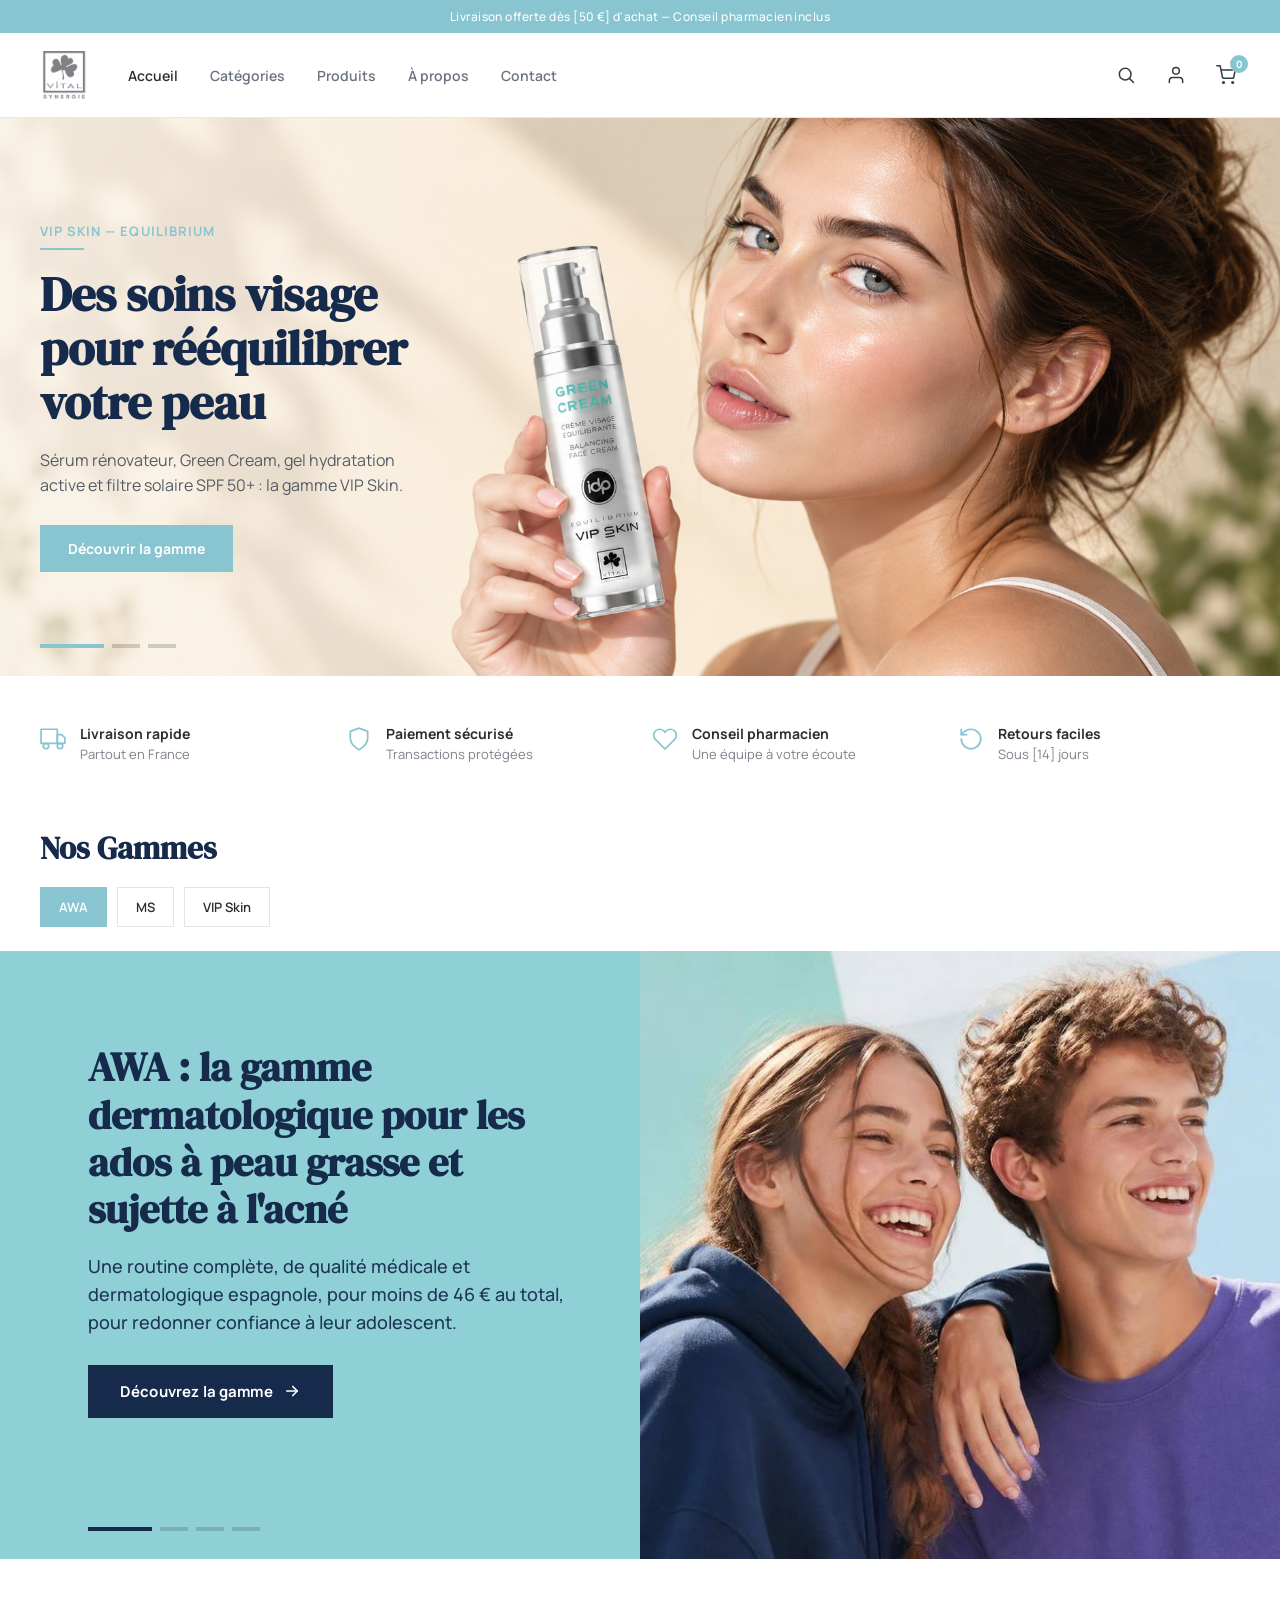
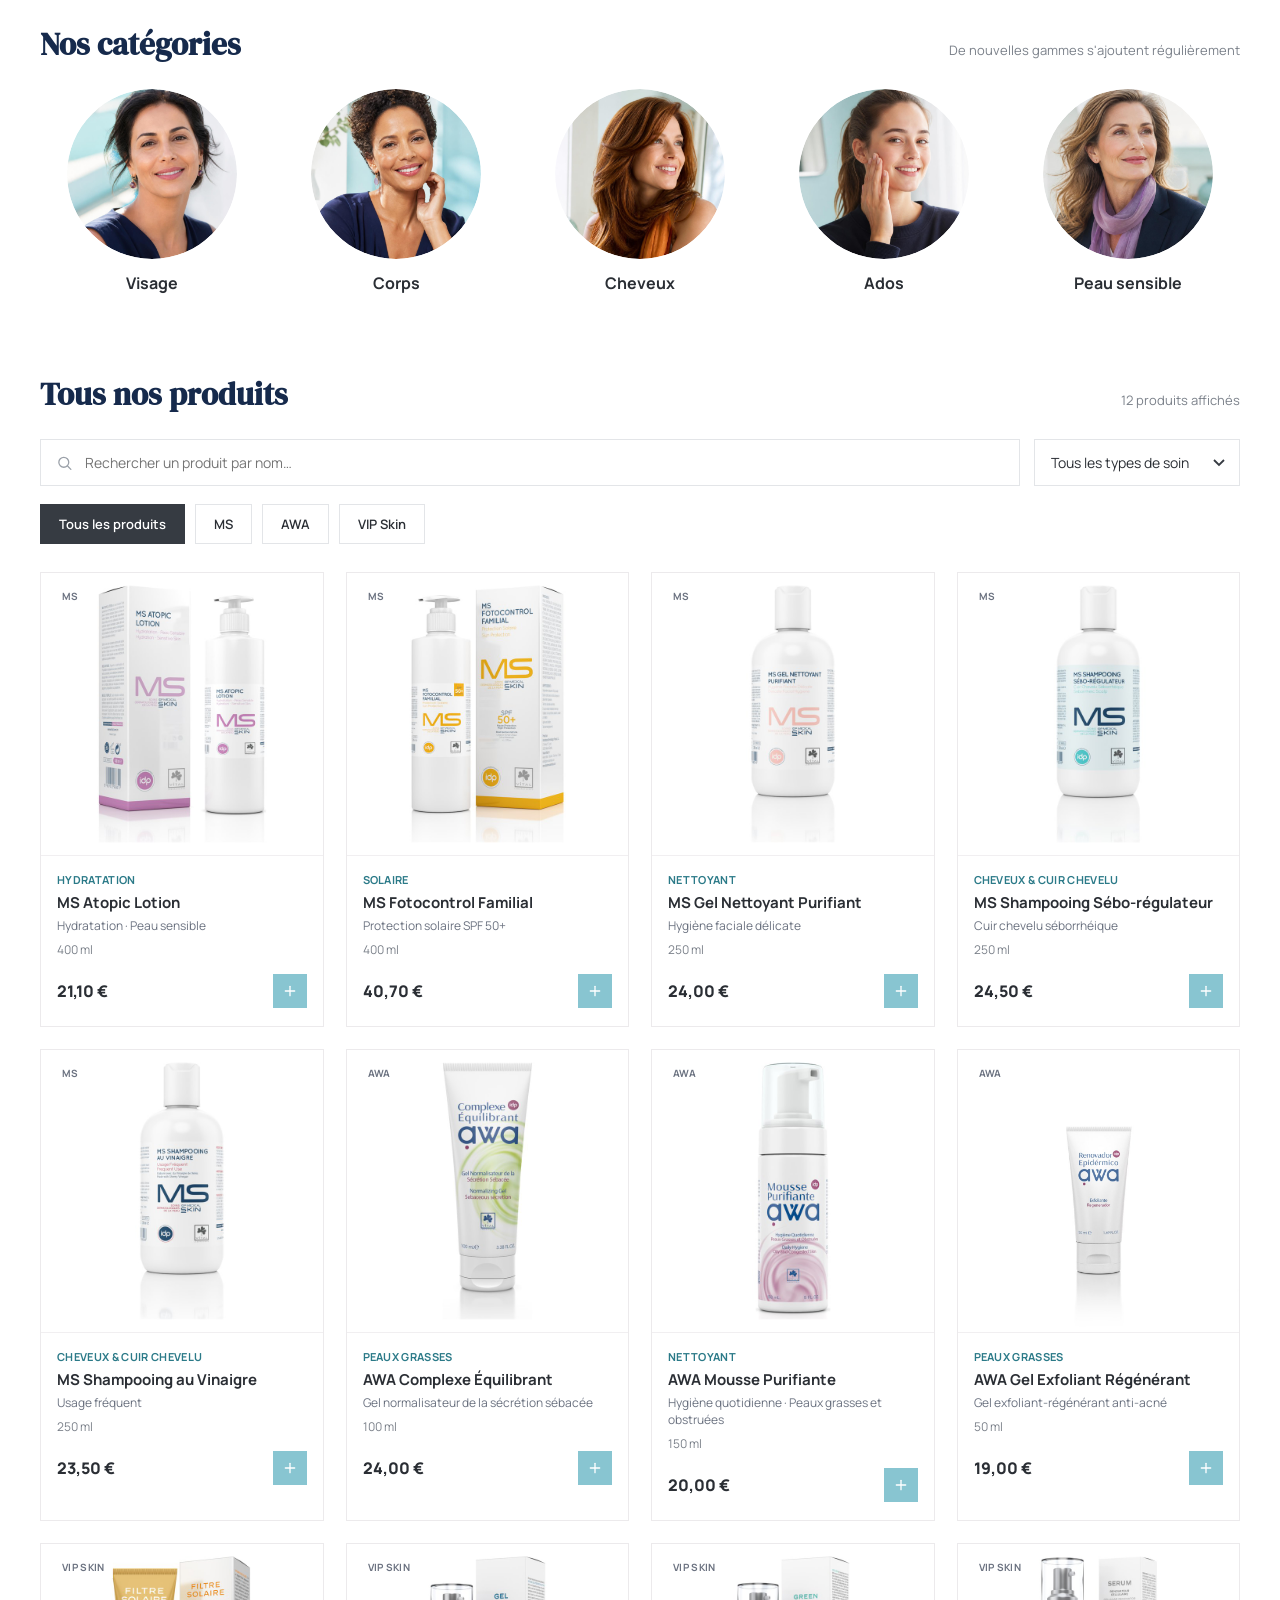
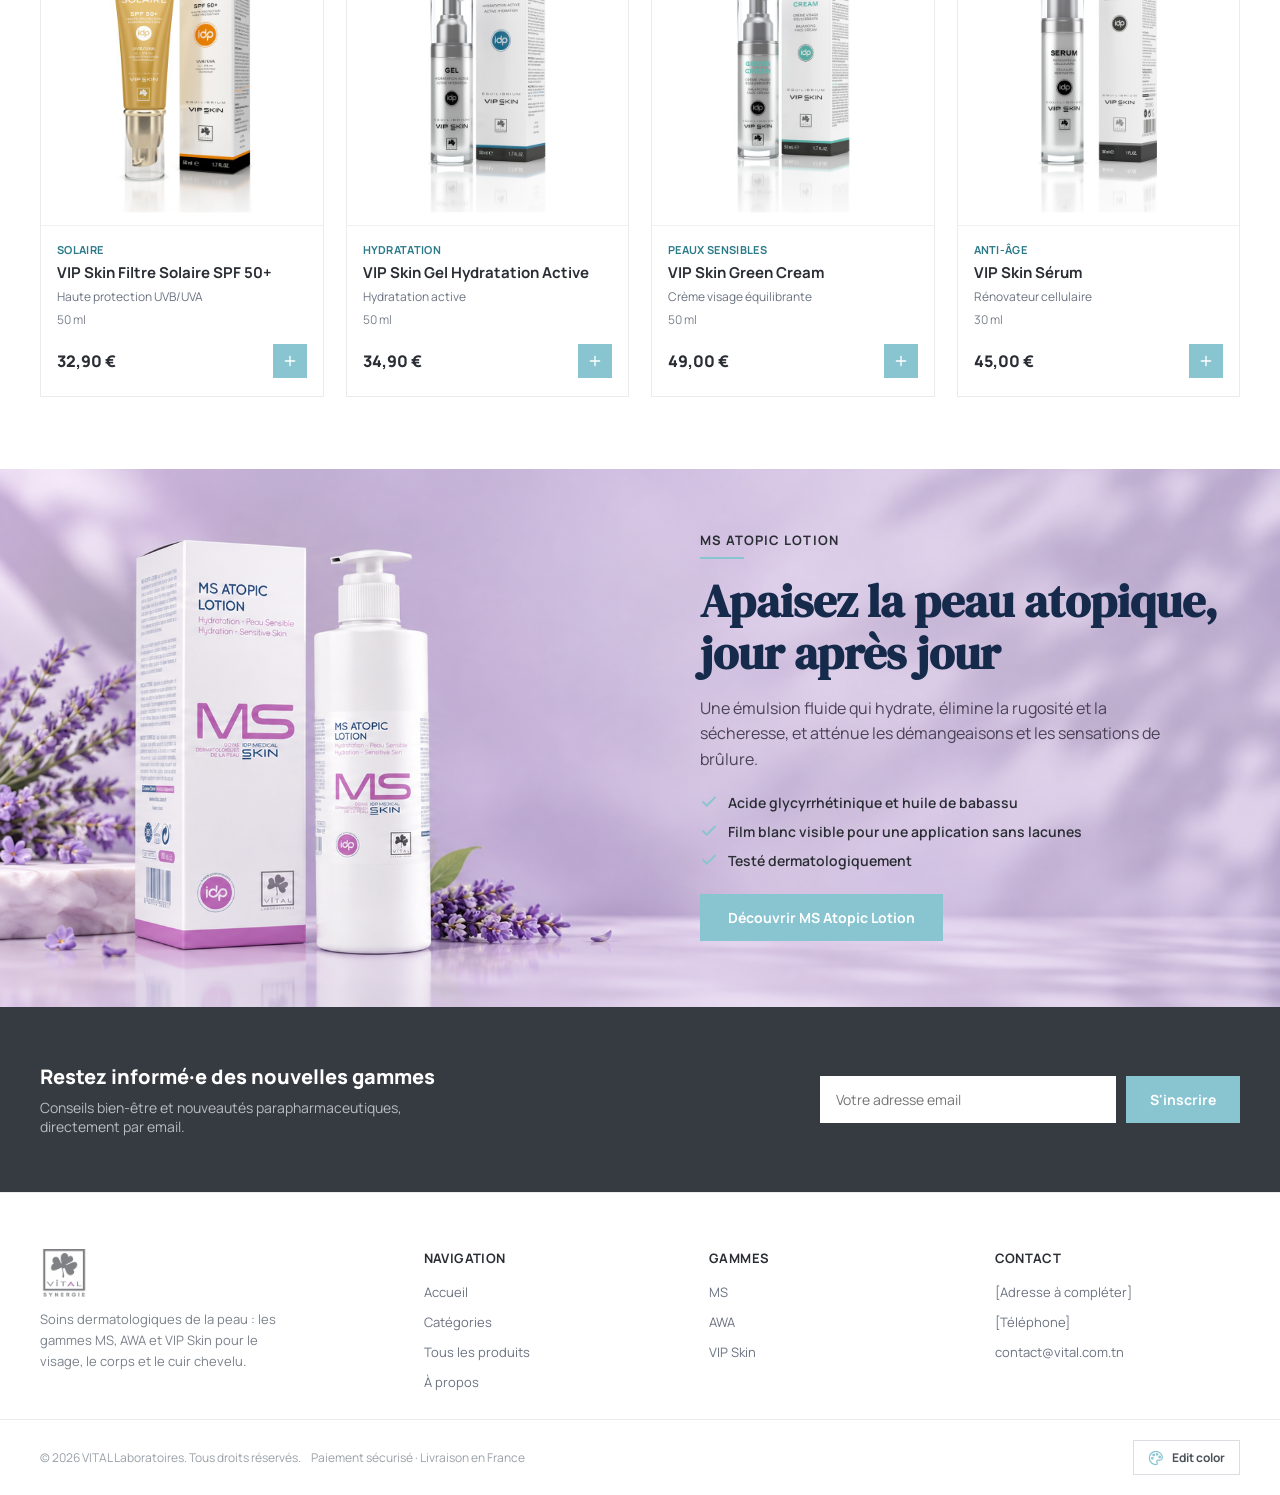
==== index.html @ 463f8a3c "Update index.html" ====
<!doctype html>
<html lang="fr">
<head>
<meta charset="utf-8">
<meta name="viewport" content="width=device-width, initial-scale=1">
<title>VITAL Laboratoires — Boutique en ligne</title>
<meta name="description" content="VITAL Laboratoires — soins dermatologiques MS, AWA et VIP Skin pour le visage, le corps et le cuir chevelu.">
<link rel="preconnect" href="https://fonts.googleapis.com">
<link rel="preconnect" href="https://fonts.gstatic.com" crossorigin>
<link href="https://fonts.googleapis.com/css2?family=Manrope:wght@400;500;600;700;800&display=swap" rel="stylesheet">
<link rel="stylesheet" href="assets/shop.css">
<style>
  :root {
    --ink: #363B42;
    --ink-strong: #2A2E34;
    --gray: #6B7280;
    --gray-soft: #7B818A;
    --purple: #72C6C7;
    --border: #E3E5E8;
    --bg-soft: #F7F6F7;
  }
  * { box-sizing: border-box; }
  body { margin: 0; font-family: 'Manrope', sans-serif; -webkit-font-smoothing: antialiased; color: var(--ink); background: #fff; }
  a { color: inherit; text-decoration: none; }
  button { font-family: inherit; cursor: pointer; }
  input, select { font-family: inherit; }
  img { max-width: 100%; display: block; }
  .wrap { max-width: 1280px; margin: 0 auto; padding: 0 40px; }
  @media (max-width: 900px) { .wrap { padding: 0 20px; } }

  /* Top bar */
  .topbar { background: var(--ink); color: #E7E4E8; text-align: center; padding: 8px 20px; font-size: 12px; letter-spacing: 0.04em; font-weight: 500; }

  /* Header */
  header { border-bottom: 1px solid #E9E7EA; position: sticky; top: 0; background: #fff; z-index: 20; }
  header .wrap { display: flex; align-items: center; gap: 40px; padding-top: 18px; padding-bottom: 18px; }
  header .logo img { height: 48px; width: auto; }
  nav.main-nav { flex-grow: 1; display: flex; gap: 32px; align-items: center; flex-wrap: wrap; }
  nav.main-nav a { font-size: 14px; font-weight: 600; color: var(--gray); }
  nav.main-nav a.active, nav.main-nav a:hover { color: var(--ink-strong); }
  .header-icons { display: flex; align-items: center; gap: 22px; flex-shrink: 0; }
  .header-icons button { background: none; border: none; padding: 4px; color: var(--ink); display: flex; position: relative; }
  .cart-badge { position: absolute; top: -6px; right: -8px; background: var(--purple); color: #fff; font-size: 10px; font-weight: 700; width: 16px; height: 16px; border-radius: 50%; display: flex; align-items: center; justify-content: center; }

  /* Hero — pleine largeur, défilement latéral, textes animés en cascade */
  .hero-section { padding: 0; margin: 0; width: 100%; }
  .hero { position: relative; width: 100%; overflow: hidden; height: clamp(460px, 62vh, 620px); }
  .hero-track { display: flex; height: 100%; width: 100%; transition: transform 1s cubic-bezier(.77, 0, .18, 1); will-change: transform; }
  .hero-slide { position: relative; flex: 0 0 100%; width: 100%; height: 100%; display: flex; align-items: center; overflow: hidden; }
  .hero-inner { position: relative; z-index: 2; width: 100%; max-width: 1280px; margin: 0 auto; padding: 0 40px; }
  .hero-content { max-width: 520px; display: flex; flex-direction: column; gap: 18px; align-items: flex-start; }
  .hero-badge { font-size: 13px; font-weight: 700; letter-spacing: 0.08em; text-transform: uppercase; }
  .hero-title { margin: 0; font-size: 48px; line-height: 1.12; font-weight: 800; color: var(--ink-strong); }
  .hero-sub { margin: 0; font-size: 16px; line-height: 1.6; color: #565C64; max-width: 440px; }
  .hero-actions { display: flex; gap: 14px; margin-top: 8px; align-items: center; flex-wrap: wrap; }
  .btn-primary { background: var(--ink); color: #fff; padding: 14px 28px; border-radius: 999px; font-size: 14px; font-weight: 700; border: none; display: inline-block; }
  .btn-primary:hover { background: #3A3F47; }
  .link-underline { font-size: 14px; font-weight: 700; color: var(--ink-strong); border-bottom: 2px solid var(--ink-strong); padding-bottom: 2px; }
  .hero-art { position: absolute; right: max(40px, calc((100% - 1200px) / 2)); top: 50%; margin-top: -200px; width: 400px; height: 400px; display: flex; align-items: center; justify-content: center; }
  .hero-art img { width: 100%; height: 100%; object-fit: contain; mix-blend-mode: multiply; }

  /* Slide avec visuel pleine largeur (photo publicitaire) */
  .hero-bg { position: absolute; inset: 0; width: 100%; height: 100%; object-fit: cover; object-position: var(--pos, 70% 18%); z-index: 0; transform-origin: 70% 40%; }
  .hero-veil { position: absolute; inset: 0; z-index: 1; pointer-events: none; background: linear-gradient(90deg, rgba(var(--veil, 247, 240, 229), .78) 0%, rgba(var(--veil, 247, 240, 229), .45) 28%, rgba(var(--veil, 247, 240, 229), 0) 46%); }
  .hero-slide.has-banner .hero-content { max-width: 430px; }
  .hero-slide.has-banner .hero-title { font-size: 42px; }
  .hero-slide.has-banner .hero-sub { max-width: 400px; }
  .hero-slide.active .hero-bg { animation: heroZoom 7s cubic-bezier(.22, 1, .36, 1) backwards; }
  @keyframes heroZoom { from { transform: scale(1.08); opacity: .6; } to { transform: none; opacity: 1; } }

  /* Entrée en cascade : badge → titre → texte → boutons (le produit arrive de la droite) */
  .hero-slide.active .anim { animation: heroUp .9s cubic-bezier(.22, 1, .36, 1) backwards; animation-delay: calc(.45s + var(--i, 0) * .16s); }
  .hero-slide.active .hero-art img { animation: heroArt 1.2s cubic-bezier(.22, 1, .36, 1) .35s backwards; }
  @keyframes heroUp { from { opacity: 0; transform: translateY(34px); } to { opacity: 1; transform: none; } }
  @keyframes heroArt { from { opacity: 0; transform: translateX(90px) scale(.92); } to { opacity: 1; transform: none; } }
  .hero-badge.anim { position: relative; padding-left: 0; }
  .hero-slide.active .hero-badge::after { content: ''; display: block; height: 2px; background: currentColor; margin-top: 8px; animation: heroLine 1s cubic-bezier(.22, 1, .36, 1) .9s backwards; width: 44px; transform-origin: left; }
  @keyframes heroLine { from { transform: scaleX(0); } to { transform: scaleX(1); } }

  /* Contrôles */
  .hero-dots { position: absolute; bottom: 28px; left: 0; right: 0; z-index: 3; max-width: 1280px; margin: 0 auto; padding: 0 40px; display: flex; gap: 8px; align-items: center; pointer-events: none; }
  .hero-dots .dot { pointer-events: auto; }
  .dot { position: relative; height: 4px; border-radius: 0; border: none; padding: 0; cursor: pointer; transition: width .5s cubic-bezier(.22, 1, .36, 1), background .3s ease; background: rgba(54, 59, 66, .22); width: 28px; overflow: hidden; }
  .dot.active { background: rgba(54, 59, 66, .22); width: 64px; }
  .dot i { position: absolute; inset: 0; background: var(--purple); transform: scaleX(0); transform-origin: left; }
  .dot.active i { animation: heroProgress var(--dur, 6s) linear forwards; }
  .hero.paused .dot.active i { animation-play-state: paused; }
  @keyframes heroProgress { to { transform: scaleX(1); } }
  .hero-arrow { position: absolute; top: 50%; margin-top: -24px; width: 48px; height: 48px; z-index: 3; background: rgba(255, 255, 255, .85); border: 1px solid var(--border); color: var(--ink-strong); display: flex; align-items: center; justify-content: center; padding: 0; opacity: 0; transition: opacity .3s ease, background .3s ease, transform .3s ease; }
  .hero:hover .hero-arrow { opacity: 1; }
  .hero-arrow:hover { background: var(--purple); color: #fff; border-color: var(--purple); }
  .hero-arrow.prev { left: 24px; }
  .hero-arrow.next { right: 24px; }
  @media (max-width: 1100px) { .hero-art { width: 320px; height: 320px; margin-top: -160px; } .hero-title, .hero-slide.has-banner .hero-title { font-size: 36px; } .hero-slide.has-banner .hero-content { max-width: 330px; } .hero-veil { background: linear-gradient(90deg, rgba(var(--veil, 247, 240, 229), .85) 0%, rgba(var(--veil, 247, 240, 229), .55) 34%, rgba(var(--veil, 247, 240, 229), 0) 55%); } }
  /* Tablette + mobile : l'image du slider passe au-dessus du texte et du CTA */
  @media (max-width: 1024px) {
    .hero { height: auto; min-height: 0; }
    .hero-track { height: auto; }
    .hero { --hero-img-h: clamp(300px, 52vw, 460px); }
    .hero-art, .hero-veil { display: none; }
    /* flèches toujours visibles, centrées sur l'image */
    .hero-arrow { display: flex; opacity: 1; width: 40px; height: 40px; margin-top: 0; top: calc(var(--hero-img-h) / 2 - 20px); background: rgba(255, 255, 255, .9); }
    .hero-arrow.prev { left: 12px; }
    .hero-arrow.next { right: 12px; }
    .hero-slide.has-banner { flex-direction: column; align-items: stretch; justify-content: flex-start; min-height: 0; background: #fff !important; }
    .hero-slide.has-banner .hero-bg { position: relative; inset: auto; order: 0; width: 100%; height: var(--hero-img-h); flex: 0 0 auto; object-position: var(--pos, 70% 20%); }
    .hero-slide.has-banner .hero-inner { padding-top: 28px; padding-bottom: 56px; }
    .hero-slide.has-banner .hero-content { max-width: 100%; }
    .hero-slide.has-banner .hero-sub { max-width: 560px; }
  }
  @media (max-width: 720px) {
    .hero { height: auto; min-height: 480px; --hero-img-h: 300px; }
    .hero-track { height: auto; }
    .hero-slide { min-height: 480px; }
    .hero-inner, .hero-dots { padding: 0 20px; }
    .hero-art { display: none; }
    .hero-title, .hero-slide.has-banner .hero-title { font-size: 30px; }
    .hero-slide.has-banner { flex-direction: column; align-items: stretch; justify-content: flex-start; min-height: 0; }
    .hero-slide.has-banner { background: #fff !important; }
    .hero-slide.has-banner .hero-inner { padding-top: 24px; padding-bottom: 56px; }
    .hero-slide.has-banner .hero-content { max-width: 100%; }
    .hero-slide.has-banner .hero-bg { position: relative; inset: auto; order: 0; height: 300px; object-position: 80% 30%; flex: 0 0 auto; }
    .hero-veil { display: none; }
  }
  @media (prefers-reduced-motion: reduce) {
    .hero-track { transition-duration: .01s; }
    .hero-slide.active .anim, .hero-slide.active .hero-art img, .hero-slide.active .hero-bg, .hero-slide.active .hero-badge::after { animation: none; }
  }

  /* Value props */
  .value-props { max-width: 1280px; margin: 0 auto; padding: 48px 40px 8px; display: grid; grid-template-columns: repeat(4, minmax(0, 1fr)); gap: 24px; }
  .value-prop { display: flex; gap: 14px; align-items: flex-start; }
  .value-prop svg { flex-shrink: 0; margin-top: 2px; }
  .value-prop .title { font-size: 14px; font-weight: 700; color: var(--ink-strong); }
  .value-prop .sub { font-size: 13px; color: var(--gray-soft); margin-top: 2px; }
  @media (max-width: 900px) { .value-props { grid-template-columns: repeat(2, minmax(0, 1fr)); } }

  /* Section heads */
  .section-head { display: flex; align-items: baseline; justify-content: space-between; margin-bottom: 24px; flex-wrap: wrap; gap: 8px; }
  .section-head h2 { margin: 0; font-size: 26px; font-weight: 800; color: var(--ink-strong); }
  .section-head .note { font-size: 13px; color: var(--gray-soft); }

  /* Categories */
  .categories { max-width: 1280px; margin: 40px auto 0; padding: 24px 40px 0; }
  .cat-grid { display: grid; grid-template-columns: repeat(var(--cols, 3), minmax(0, 1fr)); gap: 24px; }
  .cat-card { position: relative; overflow: hidden; border-radius: 16px; padding: 32px 28px; display: flex; flex-direction: column; gap: 14px; min-height: 220px; transition: box-shadow 0.18s ease, transform 0.18s ease; }
  .cat-card img { position: absolute; right: 8px; bottom: 0; height: 200px; width: 200px; object-fit: contain; mix-blend-mode: multiply; }
  .cat-card .desc { font-size: 13px; line-height: 1.5; max-width: 170px; margin-top: 6px; }
  .cat-card:hover { box-shadow: 0 12px 28px rgba(54,59,66,0.10); transform: translateY(-2px); }
  .cat-card .name { font-size: 18px; font-weight: 700; color: var(--ink-strong); margin-top: auto; }
  .cat-card .brand { display: block; font-size: 22px; font-weight: 800; letter-spacing: 0.04em; text-transform: uppercase; color: var(--cta); line-height: 1.1; margin-top: auto; transition: letter-spacing .3s cubic-bezier(.22, 1, .36, 1); }
  .cat-card:hover .brand { letter-spacing: 0.08em; }
  .cat-card .brand + .name { margin-top: 4px; }
  .cat-card .count { font-size: 13px; margin-top: 4px; }
  /* Onglets de catégories (image + texte) */
  .use-tabs { display: grid; grid-template-columns: repeat(5, minmax(0, 1fr)); gap: 20px; }
  .use-tab { display: flex; flex-direction: column; align-items: center; gap: 14px; padding: 0; border: 0; background: transparent; color: var(--ink-strong); text-align: center; cursor: pointer; }
  .use-tab .ut-img { display: block; width: 100%; max-width: 170px; aspect-ratio: 1 / 1; padding: 0; border: 0; box-sizing: border-box; background: #fff; overflow: hidden; transition: transform .25s ease, box-shadow .25s ease; }
  .use-tab .ut-img img { display: block; height: 100%; width: 100%; object-fit: cover; object-position: 50% 14%; }
  .use-tab:hover .ut-img { transform: scale(1.04); box-shadow: 0 0 0 4px #fff, 0 0 0 7px var(--cta); }
  .use-tab .ut-txt { display: block; }
  .use-tab .ut-name { font-size: 16px; font-weight: 700; line-height: 1.25; transition: color .25s ease; }
  .use-tab.active .ut-img { box-shadow: 0 8px 18px rgba(var(--cta-rgb, 136, 197, 209), .45); }
  .use-tab.active:hover .ut-img { box-shadow: 0 0 0 4px #fff, 0 0 0 7px var(--cta); }
  .use-tab.active .ut-name { color: var(--accent-text, var(--ink-strong)); }
  .use-tab:focus-visible { outline: none; }
  .use-tab:focus-visible .ut-img { outline: 3px solid var(--cta); outline-offset: 3px; }
  @media (max-width: 900px) {
    .use-tabs { display: flex; overflow-x: auto; scrollbar-width: none; gap: 20px; padding: 10px 10px 8px; margin: 0 -10px; }
    .use-tabs::-webkit-scrollbar { display: none; }
    .use-tab { flex: 0 0 124px; }
    .use-tab .ut-img { max-width: none; width: 116px; }
    .use-tab .ut-name { font-size: 14px; }
  }
  @media (max-width: 1024px) { .cat-grid { grid-template-columns: 1fr; } }

  /* Filters */
  .products { max-width: 1280px; margin: 56px auto 0; padding: 24px 40px 0; }
  .filters { display: flex; gap: 14px; margin-bottom: 18px; flex-wrap: wrap; }
  .search-wrap { flex-grow: 1; min-width: 240px; position: relative; }
  .search-wrap svg { position: absolute; left: 16px; top: 50%; transform: translateY(-50%); }
  .search-wrap input { width: 100%; padding: 13px 16px 13px 44px; border-radius: 10px; border: 1px solid var(--border); font-size: 14px; color: var(--ink-strong); outline: none; }
  .filters select { padding: 13px 16px; border-radius: 10px; border: 1px solid var(--border); font-size: 14px; color: var(--ink-strong); background: #fff; min-width: 200px; }
  .pills { display: flex; gap: 10px; margin-bottom: 28px; flex-wrap: wrap; }
  .pill { padding: 10px 18px; border-radius: 999px; border: 1px solid var(--border); font-size: 13px; font-weight: 600; background: #fff; color: var(--ink-strong); }
  .pill:hover { border-color: var(--purple); }
  .pill.active { background: var(--ink); color: #fff; border-color: var(--ink); }

  /* Product grid */
  .grid { display: grid; grid-template-columns: repeat(4, minmax(0, 1fr)); gap: 22px; padding-bottom: 8px; }
  @media (max-width: 1100px) { .grid { grid-template-columns: repeat(3, minmax(0, 1fr)); } }
  @media (max-width: 760px) { .grid { grid-template-columns: repeat(2, minmax(0, 1fr)); } }
  .card { border: 1px solid #ECEAEC; border-radius: 16px; overflow: hidden; display: flex; flex-direction: column; background: #fff; transition: box-shadow 0.18s ease, transform 0.18s ease; }
  .card:hover { box-shadow: 0 12px 28px rgba(54,59,66,0.10); transform: translateY(-2px); }
  .card .thumb { aspect-ratio: 1 / 1; background: #fff; display: flex; align-items: center; justify-content: center; position: relative; border-bottom: 1px solid #F1EFF1; }
  .card a.name:hover { color: var(--accent-text); }
  .card .thumb img { width: 100%; height: 100%; object-fit: contain; }
  .card .size { font-size: 12px; color: var(--gray-soft); }
  .card .sub { font-size: 12px; color: var(--gray); line-height: 1.4; }
  .card .price.tbd { font-size: 13px; font-weight: 600; color: var(--gray-soft); }
  .cart-badge { min-width: 16px; padding: 0 4px; border-radius: 999px; width: auto; }
  .card .cat-tag { position: absolute; top: 12px; left: 12px; background: rgba(255,255,255,0.9); color: var(--gray); font-size: 10px; font-weight: 700; letter-spacing: 0.03em; text-transform: uppercase; padding: 4px 9px; border-radius: 999px; }
  .card .body { padding: 16px 16px 18px; display: flex; flex-direction: column; gap: 6px; flex-grow: 1; }
  .card .type { font-size: 11px; font-weight: 700; color: var(--accent-text); letter-spacing: 0.03em; text-transform: uppercase; }
  .card .name { font-size: 15px; font-weight: 700; color: var(--ink-strong); line-height: 1.3; }
  .card .row { display: flex; align-items: center; justify-content: space-between; margin-top: 10px; }
  .card .price { font-size: 16px; font-weight: 800; color: var(--ink-strong); }
  .add-btn { background: var(--ink); border: none; color: #fff; width: 34px; height: 34px; border-radius: 10px; display: flex; align-items: center; justify-content: center; }
  .add-btn:hover { background: #3A3F47; }
  .empty-state { padding: 60px 0; text-align: center; color: var(--gray-soft); font-size: 14px; }
  .results-count { font-size: 13px; color: var(--gray-soft); }

  /* Newsletter */
  .newsletter-section { width: 100%; margin: 0; padding: 0; background: var(--ink); }
  .newsletter { max-width: 1280px; margin: 0 auto; padding: 56px 40px; display: flex; align-items: center; justify-content: space-between; gap: 32px; flex-wrap: wrap; }
  .newsletter .title { font-size: 20px; font-weight: 800; color: #fff; }
  .newsletter .sub { font-size: 14px; color: #B9BCC1; margin-top: 8px; max-width: 420px; }
  .newsletter-form { display: flex; gap: 10px; flex-grow: 1; max-width: 420px; min-width: 260px; }
  .newsletter-form input { flex-grow: 1; padding: 14px 16px; border-radius: 10px; border: none; font-size: 14px; outline: none; }
  .newsletter-form button { background: var(--purple); color: #fff; border: none; padding: 14px 24px; border-radius: 10px; font-size: 14px; font-weight: 700; white-space: nowrap; }
  .newsletter-form button:hover { opacity: 0.92; }
  @media (max-width: 720px) { .newsletter { padding: 40px 20px; } }

  /* Bannière promotionnelle fixe (MS Atopic Lotion) */
  .promo { position: relative; width: 100%; margin-top: 64px; overflow: hidden; background: #D4C3E2; min-height: clamp(420px, 42vw, 620px); display: flex; align-items: center; }
  .promo-bg { position: absolute; inset: 0; width: 100%; height: 100%; object-fit: cover; object-position: left center; transform: scale(1.06); transition: transform 1.8s cubic-bezier(.22, 1, .36, 1); }
  .promo.in .promo-bg { transform: none; }
  .promo-inner { position: relative; z-index: 1; width: 100%; max-width: 1280px; margin: 0 auto; padding: 56px 40px; }
  .promo-content { margin-left: auto; width: min(46%, 540px); display: flex; flex-direction: column; align-items: flex-start; gap: 16px; }
  .promo-badge { font-size: 13px; font-weight: 700; letter-spacing: 0.08em; text-transform: uppercase; color: var(--ink-strong); }
  .promo-badge::after { content: ''; display: block; width: 44px; height: 2px; background: var(--cta); margin-top: 8px; transform-origin: left; }
  .promo-title { margin: 0; font-size: 40px; line-height: 1.14; font-weight: 800; color: var(--ink-strong); }
  .promo-sub { margin: 0; font-size: 16px; line-height: 1.6; color: #4A4358; max-width: 480px; }
  .promo-points { list-style: none; margin: 4px 0 0; padding: 0; display: flex; flex-direction: column; gap: 10px; }
  .promo-points li { display: flex; align-items: center; gap: 10px; font-size: 14px; font-weight: 600; color: var(--ink-strong); }
  .promo-points svg { flex-shrink: 0; }
  .promo-actions { margin-top: 8px; }
  .promo:not(.in) .anim { opacity: 0; }
  .promo.in .anim { animation: heroUp .9s cubic-bezier(.22, 1, .36, 1) backwards; animation-delay: calc(.2s + var(--i, 0) * .14s); }
  .promo.in .promo-badge::after { animation: heroLine 1s cubic-bezier(.22, 1, .36, 1) .6s backwards; }
  @media (max-width: 1100px) { .promo-title { font-size: 34px; } .promo-content { width: min(50%, 480px); } }
  @media (max-width: 820px) {
    .promo { display: block; margin-top: 48px; background: #E4D9F0; min-height: 0; }
    .promo-bg { position: relative; inset: auto; display: block; height: 300px; object-position: 8% center; }
    .promo-inner { padding: 28px 20px 36px; }
    .promo-content { width: 100%; }
    .promo-title { font-size: 28px; }
  }
  @media (prefers-reduced-motion: reduce) { .promo-bg { transition: none; transform: none; } .promo.in .anim, .promo.in .promo-badge::after { animation: none; } }

  /* Slide sur fond turquoise (bannière AWA) : badge et bouton en bleu marine pour rester lisibles — desktop seulement (sur mobile le texte est sur fond blanc) */
  @media (min-width: 1025px) {
    .hero-slide.on-teal .hero-badge { color: #162A4C !important; }
    .hero-slide.on-teal .hero-sub { color: #2B3F5E; }
    .hero-slide.on-teal .btn-primary { background: #162A4C !important; color: #fff !important; }
    .hero-slide.on-teal .btn-primary:hover { background: #0F1F3A !important; box-shadow: 0 10px 22px rgba(22, 42, 76, .28); }
  }

  /* Titre de section au-dessus du bandeau AWA */
  .gammes-head { max-width: 1280px; margin: 56px auto 0; padding: 0 40px; }
  .gammes-head + .awa-band { margin-top: 0; }
  .gammes-head .section-head { margin-bottom: 18px; }
  .gammes-tabs { margin-bottom: 24px; }
  .gammes-tabs .pill.active, .gammes-tabs .pill.active:hover { background: var(--cta); border-color: var(--cta); color: var(--cta-ink); }
  .awa-track, .awa-dots { transition: opacity .25s ease; }
  .awa-band.switching .awa-track, .awa-band.switching .awa-dots { opacity: 0; }
  @media (max-width: 820px) { .gammes-head { margin-top: 40px; padding: 0 20px; } }

  /* Bandeau AWA (slider au-dessus des catégories) */
  .awa-band { position: relative; width: 100%; margin-top: 56px; background: #8FD0D6; overflow: hidden; }
  .awa-track { display: grid; }
  .awa-slide { grid-area: 1 / 1; display: grid; grid-template-columns: 1fr 1fr; min-height: clamp(400px, 38vw, 540px); opacity: 0; visibility: hidden; transition: opacity .7s ease, visibility 0s linear .7s; }
  .awa-slide.active { opacity: 1; visibility: visible; transition: opacity .7s ease, visibility 0s; }
  .awa-band-text { display: flex; flex-direction: column; align-items: flex-start; justify-content: center; gap: 28px; padding: 56px 56px 104px max(88px, calc((100vw - 1280px) / 2 + 40px)); }
  .awa-band-text h2 { margin: 0; font-size: 40px; line-height: 1.18; max-width: 560px; }
  .awa-sub { margin: -8px 0 0; max-width: 520px; font-size: 18px; line-height: 1.55; font-weight: 500; color: #1E3556; }
  .awa-desc { margin: -12px 0 0; max-width: 520px; font-size: 16px; line-height: 1.6; font-weight: 400; color: #1E3556; }
  .awa-btn { display: inline-flex; align-items: center; justify-content: center; gap: 10px; padding: 16px 32px; border: 0; background: #162A4C; color: #fff; font: inherit; font-size: 15px; font-weight: 700; letter-spacing: 0.01em; cursor: pointer; transition: transform .3s ease, box-shadow .3s ease, background .3s ease; }
  .awa-btn:hover { background: #0F1F3A; transform: translateY(-3px); box-shadow: 0 10px 22px rgba(22, 42, 76, .28); }
  .awa-ind { margin: -12px 0 0; max-width: 520px; font-size: 15px; line-height: 1.55; font-weight: 400; color: #1E3556; }
  .awa-ind strong { font-weight: 700; color: #162A4C; }
  .awa-actions { display: flex; align-items: center; flex-wrap: wrap; gap: 14px 28px; }
  .awa-more { font-size: 15px; font-weight: 700; color: #162A4C; text-decoration: none; border-bottom: 2px solid #162A4C; padding-bottom: 2px; transition: opacity .25s ease, border-color .25s ease; }
  .awa-more:hover { opacity: .65; }
  .awa-more:focus-visible { outline: 3px solid #162A4C; outline-offset: 4px; }
  .awa-btn svg { flex: 0 0 auto; transition: transform .3s ease; }
  .awa-btn:hover svg { transform: translateX(4px); }
  .awa-btn:active { transform: translateY(0); box-shadow: none; }
  .awa-btn:focus-visible { outline: 3px solid #fff; outline-offset: 3px; }
  .awa-band-img { position: relative; min-height: 100%; overflow: hidden; }
  .awa-band-img img { position: absolute; inset: 0; width: 100%; height: 100%; object-fit: cover; object-position: 50% 14%; }
  .awa-band-img.prod { background: #EEF8F8; }
  .awa-band-img.prod a { position: absolute; inset: 0; display: block; }
  .awa-band-img.prod img { object-fit: contain; object-position: 50% 50%; padding: 36px; box-sizing: border-box; mix-blend-mode: multiply; transform: scale(var(--s, 1)); transition: transform .9s cubic-bezier(.22, 1, .36, 1); }
  @media (hover: hover) and (pointer: fine) {
    .awa-band-img.prod a { cursor: none; }
    .awa-band-img.prod a:hover img { transform: scale(calc(var(--s, 1) * 1.08)); }
  }
  .awa-cursor { position: fixed; left: 0; top: 0; z-index: 60; width: 92px; height: 92px; margin: 0; pointer-events: none; will-change: transform; }
  .awa-cursor span { display: flex; align-items: center; justify-content: center; width: 100%; height: 100%; background: rgba(var(--cta-rgb, 136, 197, 209), .85); color: var(--cta-ink, #fff); font-size: 13px; font-weight: 700; letter-spacing: .01em; box-shadow: 0 10px 26px rgba(var(--cta-rgb, 136, 197, 209), .45); opacity: 0; transform: scale(.4); transition: opacity .25s ease, transform .35s cubic-bezier(.22, 1, .36, 1); }
  .awa-cursor.on span { opacity: 1; transform: scale(1); }
  .awa-slide.active .awa-band-img.prod img { animation: awaPop 1s cubic-bezier(.22, 1, .36, 1) backwards; }
  @keyframes awaPop { from { opacity: 0; transform: translateY(18px) scale(calc(var(--s, 1) * .96)); } to { opacity: 1; transform: scale(var(--s, 1)); } }
  .awa-slide .awa-band-text > * { opacity: 0; transform: translateY(14px); }
  .awa-slide.active .awa-band-text > * { opacity: 1; transform: none; transition: opacity .7s ease .15s, transform .7s cubic-bezier(.22, 1, .36, 1) .15s; }
  .awa-slide.active .awa-band-text > *:nth-child(2) { transition-delay: .25s; }
  .awa-slide.active .awa-band-text > *:nth-child(3) { transition-delay: .35s; }
  .awa-slide.active .awa-band-text > *:nth-child(4) { transition-delay: .45s; }
  .awa-ctrl { position: absolute; inset: 0; z-index: 3; pointer-events: none; }
  .awa-arrow { position: absolute; top: 50%; margin-top: -24px; width: 48px; height: 48px; z-index: 3; background: #17294D; border: 1px solid #17294D; color: #fff; display: flex; align-items: center; justify-content: center; padding: 0; cursor: pointer; pointer-events: auto; opacity: 0; transition: opacity .3s ease, background .3s ease, transform .3s ease; }
  .awa-band:hover .awa-arrow, .awa-arrow:focus-visible { opacity: 1; }
  .awa-arrow:hover { background: var(--purple); color: #fff; border-color: var(--purple); }
  .awa-arrow:focus-visible { outline: 3px solid #162A4C; outline-offset: 2px; }
  .awa-arrow.prev { left: 24px; }
  .awa-arrow.next { right: 24px; }
  .awa-dots { position: absolute; left: max(88px, calc((100vw - 1280px) / 2 + 40px)); bottom: 28px; z-index: 3; display: flex; gap: 8px; align-items: center; pointer-events: none; }
  .awa-dot { position: relative; width: 28px; height: 4px; padding: 0; border: 0; cursor: pointer; pointer-events: auto; overflow: hidden; background: rgba(54, 59, 66, .22); transition: width .5s cubic-bezier(.22, 1, .36, 1), background .3s ease; }
  .awa-dot.active { width: 64px; }
  .awa-dot i { position: absolute; inset: 0; background: #162A4C; transform: scaleX(0); transform-origin: left; }
  .awa-dot.active i { animation: heroProgress var(--dur, 6s) linear forwards; }
  .awa-band.paused .awa-dot.active i { animation-play-state: paused; }
  .awa-dot:focus-visible { outline: 3px solid #162A4C; outline-offset: 3px; }
  @media (max-width: 1100px) { .awa-sub { font-size: 17px; } .awa-band-text h2 { font-size: 34px; } .awa-band-text { padding-right: 40px; } }
  @media (max-width: 820px) {
    .awa-band { margin-top: 40px; }
    .awa-slide { grid-template-columns: 1fr; min-height: 0; }
    .awa-band-img { order: -1; height: 320px; min-height: 0; }
    .awa-band-img.prod img { padding: 24px; }
    .awa-band-text { padding: 32px 20px 100px; gap: 24px; justify-content: flex-start; }
    .awa-band-text h2 { font-size: 28px; }
    .awa-sub { font-size: 16px; margin-top: -4px; }
    .awa-arrow { opacity: 1; width: 40px; height: 40px; margin-top: 0; top: 140px; background: #17294D; }
    .awa-arrow.prev { left: 12px; }
    .awa-arrow.next { right: 12px; }
    .awa-dots { left: 20px; bottom: 28px; }
  }
  @media (prefers-reduced-motion: reduce) { .awa-dot.active i { animation: none; transform: none; } .awa-slide, .awa-slide.active { transition: none; } .awa-slide .awa-band-text > *, .awa-slide.active .awa-band-text > * { transition: none; transform: none; opacity: 1; } .awa-slide.active .awa-band-img.prod img { animation: none; } }

  /* Footer */
  footer { margin-top: 0; background: #fff; border-top: 1px solid #ECEAEC; }
  .footer-grid { max-width: 1280px; margin: 0 auto; padding: 56px 40px 28px; display: grid; grid-template-columns: 1.4fr 1fr 1fr 1fr; gap: 40px; }
  @media (max-width: 900px) { .footer-grid { grid-template-columns: 1fr 1fr; } }
  .footer-col { display: flex; flex-direction: column; gap: 12px; }
  .footer-col .logo { align-self: flex-start; }
  .footer-col img { height: 48px; width: auto; }
  .footer-col p { margin: 0; font-size: 13px; line-height: 1.6; color: var(--gray-soft); max-width: 260px; }
  .footer-col .head { font-size: 13px; font-weight: 700; color: var(--ink-strong); text-transform: uppercase; letter-spacing: 0.03em; margin-bottom: 4px; }
  .footer-col a, .footer-col span { font-size: 13px; color: var(--gray); }
  .footer-bottom { max-width: 1280px; margin: 0 auto; padding: 20px 40px; border-top: 1px solid #ECEAEC; display: flex; align-items: center; justify-content: space-between; flex-wrap: wrap; gap: 10px; }
  .footer-bottom span { font-size: 12px; color: #9AA0A8; }
</style>
<script>try{var t=localStorage.getItem("vital_theme");if(t&&t!=="menthe")document.documentElement.setAttribute("data-theme",t)}catch(e){}</script>
<link rel="stylesheet" href="assets/buttons.css">
</head>
<body>

<div class="topbar">Livraison offerte dès [50&nbsp;€] d'achat — Conseil pharmacien inclus</div>

<header>
  <div class="wrap">
    <a href="#top" class="logo"><img src="assets/logo.png" alt="VITAL Laboratoires"></a>
    <nav class="main-nav">
      <a href="#top" class="active">Accueil</a>
      <a href="#categories">Catégories</a>
      <a href="#produits">Produits</a>
      <a href="#apropos">À propos</a>
      <a href="#contact">Contact</a>
    </nav>
    <div class="header-icons">
      <button aria-label="Rechercher"><svg width="20" height="20" viewBox="0 0 24 24" fill="none" stroke="currentColor" stroke-width="1.8" stroke-linecap="round"><circle cx="11" cy="11" r="7"></circle><line x1="21" y1="21" x2="16.65" y2="16.65"></line></svg></button>
      <button aria-label="Mon compte"><svg width="20" height="20" viewBox="0 0 24 24" fill="none" stroke="currentColor" stroke-width="1.8" stroke-linecap="round" stroke-linejoin="round"><path d="M20 21v-2a4 4 0 0 0-4-4H8a4 4 0 0 0-4 4v2"></path><circle cx="12" cy="7" r="4"></circle></svg></button>
      <button aria-label="Panier"><svg width="20" height="20" viewBox="0 0 24 24" fill="none" stroke="currentColor" stroke-width="1.8" stroke-linecap="round" stroke-linejoin="round"><circle cx="9" cy="21" r="1"></circle><circle cx="20" cy="21" r="1"></circle><path d="M1 1h4l2.68 13.39a2 2 0 0 0 2 1.61h9.72a2 2 0 0 0 2-1.61L23 6H6"></path></svg><span class="cart-badge">0</span></button>
    </div>
  </div>
</header>

<main id="top">

  <section class="hero-section" aria-roledescription="carrousel" aria-label="À la une">
    <div class="hero" id="hero">
      <div class="hero-track" id="hero-track"></div>
      <button class="hero-arrow prev" id="hero-prev" aria-label="Diapositive précédente"><svg width="20" height="20" viewBox="0 0 24 24" fill="none" stroke="currentColor" stroke-width="2" stroke-linecap="round" stroke-linejoin="round"><polyline points="15 18 9 12 15 6"></polyline></svg></button>
      <button class="hero-arrow next" id="hero-next" aria-label="Diapositive suivante"><svg width="20" height="20" viewBox="0 0 24 24" fill="none" stroke="currentColor" stroke-width="2" stroke-linecap="round" stroke-linejoin="round"><polyline points="9 18 15 12 9 6"></polyline></svg></button>
      <div class="hero-dots" id="hero-dots"></div>
    </div>
  </section>

  <section class="value-props">
    <div class="value-prop">
      <svg width="26" height="26" viewBox="0 0 24 24" fill="none" stroke="#72C6C7" stroke-width="1.6" stroke-linecap="round" stroke-linejoin="round"><rect x="1" y="3" width="15" height="13"></rect><polygon points="16 8 20 8 23 11 23 16 16 16 16 8"></polygon><circle cx="5.5" cy="18.5" r="2.5"></circle><circle cx="18.5" cy="18.5" r="2.5"></circle></svg>
      <div><div class="title">Livraison rapide</div><div class="sub">Partout en France</div></div>
    </div>
    <div class="value-prop">
      <svg width="26" height="26" viewBox="0 0 24 24" fill="none" stroke="#72C6C7" stroke-width="1.6" stroke-linecap="round" stroke-linejoin="round"><path d="M12 22s8-4 8-11V5l-8-3-8 3v6c0 7 8 11 8 11z"></path></svg>
      <div><div class="title">Paiement sécurisé</div><div class="sub">Transactions protégées</div></div>
    </div>
    <div class="value-prop">
      <svg width="26" height="26" viewBox="0 0 24 24" fill="none" stroke="#72C6C7" stroke-width="1.6" stroke-linecap="round" stroke-linejoin="round"><path d="M20.84 4.61a5.5 5.5 0 0 0-7.78 0L12 5.67l-1.06-1.06a5.5 5.5 0 0 0-7.78 7.78l1.06 1.06L12 21.23l7.78-7.78 1.06-1.06a5.5 5.5 0 0 0 0-7.78z"></path></svg>
      <div><div class="title">Conseil pharmacien</div><div class="sub">Une équipe à votre écoute</div></div>
    </div>
    <div class="value-prop">
      <svg width="26" height="26" viewBox="0 0 24 24" fill="none" stroke="#72C6C7" stroke-width="1.6" stroke-linecap="round" stroke-linejoin="round"><path d="M3 12a9 9 0 1 0 9-9 9.75 9.75 0 0 0-6.74 2.74L3 8"></path><path d="M3 3v5h5"></path></svg>
      <div><div class="title">Retours faciles</div><div class="sub">Sous [14] jours</div></div>
    </div>
  </section>

  <section class="gammes-head" id="gammes">
    <div class="section-head">
      <h2>Nos Gammes</h2>
    </div>
    <div class="pills gammes-tabs" id="gammes-tabs" role="tablist" aria-label="Choisir une gamme"></div>
  </section>

  <section class="awa-band" id="awa-band" aria-roledescription="carrousel" aria-label="La gamme AWA">
    <div class="awa-track" id="awa-track" aria-live="polite"></div>
    <div class="awa-ctrl" id="awa-ctrl">
      <button type="button" class="awa-arrow prev" id="awa-prev" aria-label="Diapositive précédente"><svg width="20" height="20" viewBox="0 0 24 24" fill="none" stroke="currentColor" stroke-width="2" stroke-linecap="round" stroke-linejoin="round"><polyline points="15 18 9 12 15 6"></polyline></svg></button>
      <div class="awa-dots" id="awa-dots"></div>
      <button type="button" class="awa-arrow next" id="awa-next" aria-label="Diapositive suivante"><svg width="20" height="20" viewBox="0 0 24 24" fill="none" stroke="currentColor" stroke-width="2" stroke-linecap="round" stroke-linejoin="round"><polyline points="9 18 15 12 9 6"></polyline></svg></button>
    </div>
  </section>

  <section class="categories" id="categories">
    <div class="section-head">
      <h2>Nos catégories</h2>
      <span class="note">De nouvelles gammes s'ajoutent régulièrement</span>
    </div>
    <div class="use-tabs" id="use-tabs" role="group" aria-label="Choisir une catégorie"></div>
  </section>

  <section class="products" id="produits">
    <div class="section-head">
      <h2>Tous nos produits</h2>
      <span class="results-count" id="results-count"></span>
    </div>

    <div class="filters">
      <div class="search-wrap">
        <svg width="17" height="17" viewBox="0 0 24 24" fill="none" stroke="#9AA0A8" stroke-width="1.8" stroke-linecap="round"><circle cx="11" cy="11" r="7"></circle><line x1="21" y1="21" x2="16.65" y2="16.65"></line></svg>
        <input type="text" id="search-input" placeholder="Rechercher un produit par nom…">
      </div>
      <select id="type-select">
        <option value="tous">Tous les types de soin</option>
      </select>
    </div>

    <div class="pills" id="pills"></div>

    <div class="grid" id="product-grid"></div>
    <div class="empty-state" id="empty-state" style="display:none;">Aucun produit ne correspond à votre recherche.</div>
  </section>

  <section class="promo" id="promo-ms" aria-label="MS Atopic Lotion">
    <img class="promo-bg" src="assets/banners/banner-add-1.png" alt="MS Atopic Lotion : coffret et flacon pompe de 400 ml, avec de la lavande" loading="lazy">
    <div class="promo-inner">
      <div class="promo-content">
        <span class="promo-badge anim" style="--i:0;">MS Atopic Lotion</span>
        <h2 class="promo-title anim" style="--i:1;">Apaisez la peau atopique, jour après jour</h2>
        <p class="promo-sub anim" style="--i:2;">Une émulsion fluide qui hydrate, élimine la rugosité et la sécheresse, et atténue les démangeaisons et les sensations de brûlure.</p>
        <ul class="promo-points anim" style="--i:3;">
          <li><svg width="18" height="18" viewBox="0 0 24 24" fill="none" stroke="#72C6C7" stroke-width="2.4" stroke-linecap="round" stroke-linejoin="round"><polyline points="20 6 9 17 4 12"></polyline></svg>Acide glycyrrhétinique et huile de babassu</li>
          <li><svg width="18" height="18" viewBox="0 0 24 24" fill="none" stroke="#72C6C7" stroke-width="2.4" stroke-linecap="round" stroke-linejoin="round"><polyline points="20 6 9 17 4 12"></polyline></svg>Film blanc visible pour une application sans lacunes</li>
          <li><svg width="18" height="18" viewBox="0 0 24 24" fill="none" stroke="#72C6C7" stroke-width="2.4" stroke-linecap="round" stroke-linejoin="round"><polyline points="20 6 9 17 4 12"></polyline></svg>Testé dermatologiquement</li>
        </ul>
        <div class="promo-actions anim" style="--i:4;"><a href="producto.html?p=ms-atopic-lotion" class="btn-primary">Découvrir MS Atopic Lotion</a></div>
      </div>
    </div>
  </section>

  <section class="newsletter-section" id="apropos">
    <div class="newsletter">
      <div>
        <div class="title">Restez informé·e des nouvelles gammes</div>
        <div class="sub">Conseils bien-être et nouveautés parapharmaceutiques, directement par email.</div>
      </div>
      <form class="newsletter-form" onsubmit="return false;">
        <input type="email" placeholder="Votre adresse email" required>
        <button type="submit">S'inscrire</button>
      </form>
    </div>
  </section>

</main>

<footer id="contact">
  <div class="footer-grid">
    <div class="footer-col">
      <a href="#top" class="logo"><img src="assets/logo.png" alt="VITAL Laboratoires"></a>
      <p>Soins dermatologiques de la peau : les gammes MS, AWA et VIP Skin pour le visage, le corps et le cuir chevelu.</p>
    </div>
    <div class="footer-col">
      <div class="head">Navigation</div>
      <a href="#top">Accueil</a>
      <a href="#categories">Catégories</a>
      <a href="#produits">Tous les produits</a>
      <a href="#apropos">À propos</a>
    </div>
    <div class="footer-col">
      <div class="head">Gammes</div>
      <div id="footer-cats" style="display:contents;"></div>
    </div>
    <div class="footer-col">
      <div class="head">Contact</div>
      <span>[Adresse à compléter]</span>
      <span>[Téléphone]</span>
      <span>contact@vital.com.tn</span>
    </div>
  </div>
  <div class="footer-bottom">
    <span>© 2026 VITAL Laboratoires. Tous droits réservés.</span>
    <span>Paiement sécurisé · Livraison en France</span>
  </div>
</footer>

<script src="assets/catalogue.js"></script>
<script src="assets/shop.js"></script>
<script>
(function () {
  var V = window.VITAL;
  var CATEGORIES = V.CATEGORIES, TYPE_LABELS = V.TYPE_LABELS, PRODUCTS = V.PRODUCTS;
  var escapeHtml = V.escapeHtml, catByKey = V.catByKey;

  var HERO_SLIDES = [
    { badge: 'VIP Skin — Equilibrium', badgeColor: '#72C6C7', title: 'Des soins visage pour rééquilibrer votre peau', sub: 'Sérum rénovateur, Green Cream, gel hydratation active et filtre solaire SPF 50+ : la gamme VIP Skin.', bg: '#F5ECDD', cat: 'vip',  image: 'assets/produits/vip-skin-green-cream.jpg', banner: 'assets/banners/banner-1.png', bannerAlt: 'Femme tenant la Green Cream VIP Skin Equilibrium' },
    { badge: 'AWA',                    badgeColor: '#72C6C7', title: 'Peaux grasses et obstruées : retrouvez l’équilibre', sub: 'Complexe équilibrant, mousse purifiante et gel exfoliant régénérant pour une peau nette et affinée.', bg: '#D6EFEF', veil: '145,206,210', tone: 'teal', cat: 'awa', image: 'assets/produits/awa-mousse-purifiante.jpg', banner: 'assets/banners/banner-2.png', bannerAlt: 'Femme tenant la Mousse Purifiante AWA', bannerPos: '62% 30%' },
    { badge: 'MS — IDP Medical Skin',  badgeColor: '#72C6C7', title: 'Les soins dermatologiques de la peau', sub: 'Lotion atopic, protection solaire familiale, nettoyant purifiant et shampooings pour le cuir chevelu.', bg: '#F6E3DC', veil: '246,227,220', cat: 'ms',  image: 'assets/produits/ms-atopic-lotion.jpg', banner: 'assets/banners/banner-3.png', bannerAlt: 'Femme tenant la lotion MS Atopic', bannerPos: '70% 28%' }
  ];

  var state = { slide: 0, category: 'tous', usage: 'tous', type: 'tous', query: '' };
  var heroTimer = null;

  // Filtre de gamme venant d'une autre page (?cat=ms)
  var qp = new URLSearchParams(location.search);
  if (qp.get('cat') && catByKey(qp.get('cat'))) state.category = qp.get('cat');

  function countIn(key) { return PRODUCTS.filter(function (p) { return p.category === key; }).length; }
  function plural(n, word) { return n + ' ' + word + (n > 1 ? 's' : ''); }

  /* ---------- Hero ---------- */
  var HERO_DELAY = 6000, heroLock = false, heroPaused = false;
  function buildHero() {
    var track = document.getElementById('hero-track');
    track.innerHTML = HERO_SLIDES.map(function (s, i) {
      var bannerHtml = s.banner ? '<img class="hero-bg"' + (s.bannerPos ? ' style="--pos:' + s.bannerPos + ';"' : '') + ' src="' + s.banner + '" alt="' + escapeHtml(s.bannerAlt || s.badge) + '"' + (i ? ' loading="lazy"' : ' fetchpriority="high"') + '><div class="hero-veil"' + (s.veil ? ' style="--veil:' + s.veil + ';"' : '') + '></div>' : '';
      var artHtml = s.banner ? '' : '<div class="hero-art"><img src="' + s.image + '" alt="' + escapeHtml(s.badge) + '"' + (i ? ' loading="lazy"' : '') + '></div>';
      return '<div class="hero-slide' + (s.banner ? ' has-banner' : '') + (s.tone === 'teal' ? ' on-teal' : '') + '" style="background:' + s.bg + ';" role="group" aria-roledescription="diapositive" aria-label="' + (i + 1) + ' sur ' + HERO_SLIDES.length + '">' +
        bannerHtml +
        '<div class="hero-inner"><div class="hero-content">' +
          '<span class="hero-badge anim" style="--i:0;color:' + s.badgeColor + ';">' + escapeHtml(s.badge) + '</span>' +
          '<h1 class="hero-title anim" style="--i:1;">' + escapeHtml(s.title) + '</h1>' +
          '<p class="hero-sub anim" style="--i:2;">' + escapeHtml(s.sub) + '</p>' +
          '<div class="hero-actions"><a href="#produits" class="btn-primary anim" style="--i:3;">Découvrir la gamme</a></div>' +
        '</div></div>' +
        artHtml +
      '</div>';
    }).join('');
    var dotsEl = document.getElementById('hero-dots');
    dotsEl.innerHTML = '';
    HERO_SLIDES.forEach(function (slide, i) {
      var btn = document.createElement('button');
      btn.className = 'dot';
      btn.setAttribute('aria-label', 'Aller à la diapositive ' + (i + 1));
      btn.innerHTML = '<i></i>';
      btn.style.setProperty('--dur', HERO_DELAY + 'ms');
      btn.addEventListener('click', function () { goToSlide(i); });
      dotsEl.appendChild(btn);
    });
    document.getElementById('hero-prev').addEventListener('click', function () { goToSlide((state.slide - 1 + HERO_SLIDES.length) % HERO_SLIDES.length); });
    document.getElementById('hero-next').addEventListener('click', function () { goToSlide((state.slide + 1) % HERO_SLIDES.length); });
    var hero = document.getElementById('hero');
    hero.addEventListener('mouseenter', function () { heroPaused = true; hero.classList.add('paused'); clearHeroTimer(); });
    hero.addEventListener('mouseleave', function () { heroPaused = false; hero.classList.remove('paused'); renderHero(true); });
    // balayage tactile
    var x0 = null;
    hero.addEventListener('touchstart', function (e) { x0 = e.touches[0].clientX; }, { passive: true });
    hero.addEventListener('touchend', function (e) {
      if (x0 === null) return;
      var dx = e.changedTouches[0].clientX - x0; x0 = null;
      if (Math.abs(dx) > 50) goToSlide((state.slide + (dx < 0 ? 1 : -1) + HERO_SLIDES.length) % HERO_SLIDES.length);
    }, { passive: true });
    document.addEventListener('visibilitychange', function () { if (document.hidden) clearHeroTimer(); else renderHero(true); });
  }
  // restart = true : on relance seulement la barre de progression et le minuteur (sans rejouer le défilement)
  function renderHero(restart) {
    var slides = document.querySelectorAll('.hero-slide');
    var dots = document.querySelectorAll('#hero-dots .dot');
    document.getElementById('hero-track').style.transform = 'translateX(' + (-state.slide * 100) + '%)';
    slides.forEach(function (el, i) {
      var on = i === state.slide;
      if (!restart) {
        if (on) el.classList.add('active');
        else { if (el.classList.contains('active')) { el.classList.add('leaving'); (function (n) { setTimeout(function () { n.classList.remove('leaving'); }, 1100); })(el); } el.classList.remove('active'); }
      }
      el.setAttribute('aria-hidden', on ? 'false' : 'true');
    });
    dots.forEach(function (d, i) {
      d.classList.remove('active');
      if (i === state.slide) { void d.offsetWidth; d.classList.add('active'); }
    });
    resetHeroTimer();
  }
  function goToSlide(i) { if (i === state.slide) return; state.slide = i; renderHero(); }
  function clearHeroTimer() { if (heroTimer) { clearTimeout(heroTimer); heroTimer = null; } }
  function resetHeroTimer() {
    clearHeroTimer();
    if (heroPaused || document.hidden) return;
    heroTimer = setTimeout(function () { state.slide = (state.slide + 1) % HERO_SLIDES.length; renderHero(); }, HERO_DELAY);
  }

  /* ---------- Slider des gammes (onglets AWA / MS / VIP Skin) : slide 1 = visuel de la gamme, puis un slide par produit ---------- */
  function initAwaSlider() {
    var band = document.getElementById('awa-band');
    var track = document.getElementById('awa-track');
    var tabsEl = document.getElementById('gammes-tabs');
    var dotsEl = document.getElementById('awa-dots');
    if (!band || !track) return;
    var DELAY = 3800;
    var reduced = window.matchMedia && matchMedia('(prefers-reduced-motion: reduce)').matches;
    var RANGES = [
      { key: 'awa', label: 'AWA',
        title: "AWA : la gamme dermatologique pour les ados à peau grasse et sujette à l'acné",
        sub: 'Une routine complète, de qualité médicale et dermatologique espagnole, pour moins de 46 € au total, pour redonner confiance à leur adolescent.',
        image: 'assets/categories/awa-ados.jpg', alt: 'Deux adolescents souriants', pos: '50% 14%' },
      { key: 'ms', label: 'MS',
        title: 'MS — IDP Medical Skin : les soins dermatologiques de la peau',
        sub: 'Lotion atopic, protection solaire familiale, nettoyant purifiant et shampooings pour le cuir chevelu.',
        image: 'assets/categories/ms.jpg', alt: 'Femme souriante aux longs cheveux châtains', pos: '50% 18%' },
      { key: 'vip', label: 'VIP Skin',
        title: 'VIP Skin — Equilibrium : des soins visage pour rééquilibrer votre peau',
        sub: 'Sérum rénovateur, Green Cream, gel hydratation active et filtre solaire SPF 50+ : la gamme VIP Skin.',
        image: 'assets/categories/vip-skin.jpg', alt: 'Femme souriante en robe bleu marine', pos: '50% 14%' }
    ];
    var ARROW = '<svg width="18" height="18" viewBox="0 0 24 24" fill="none" stroke="currentColor" stroke-width="2.2" stroke-linecap="round" stroke-linejoin="round" aria-hidden="true"><line x1="5" y1="12" x2="19" y2="12"></line><polyline points="13 6 19 12 13 18"></polyline></svg>';
    var AWA_IMG_SCALE = { 'awa-gel-exfoliant-regenerant': 1.65 };  /* agrandit seulement la photo de ce produit dans le slider */
    var AWA_DESC = {
      'awa-complexe-equilibrant': "Le soin de jour intelligent qui stoppe l'acné, resserre les pores et absorbe le sébum en continu pour une peau mate et nette toute la journée.",
      'awa-mousse-purifiante': "Un nettoyage haute tolérance qui purifie intensément la peau sans l'assécher. Libérez vos pores et dites adieu aux brillances dès le réveil.",
      'awa-gel-exfoliant-regenerant': "Profitez de la nuit pour faire peau neuve. Ce gel exfoliant estompe les marques d'acné, élimine les points noirs et lisse le grain de peau pendant votre sommeil."
    };

    var current = RANGES[0].key;
    var slides = [], dots = [], idx = 0, timer = null, running = false;

    /* Bulle « Voir plus » qui suit la souris sur la photo produit (souris uniquement) */
    var tip = null, tx = 0, ty = 0, cx = 0, cy = 0, raf = null;
    var fine = window.matchMedia && matchMedia('(hover: hover) and (pointer: fine)').matches;
    if (fine) {
      tip = document.createElement('div');
      tip.className = 'awa-cursor';
      tip.setAttribute('aria-hidden', 'true');
      tip.innerHTML = '<span>Voir plus</span>';
      document.body.appendChild(tip);
    }
    function place() { tip.style.transform = 'translate3d(' + (cx - 46) + 'px,' + (cy - 46) + 'px,0)'; }
    function loop() { cx += (tx - cx) * 0.25; cy += (ty - cy) * 0.25; place(); raf = requestAnimationFrame(loop); }
    function hideTip() { if (!tip) return; tip.classList.remove('on'); cancelAnimationFrame(raf); raf = null; }

    function slideHtml(r) {
      return '<div class="awa-band-text">' +
          '<h2>' + escapeHtml(r.title) + '</h2>' +
          '<p class="awa-sub">' + escapeHtml(r.sub) + '</p>' +
          '<a href="#produits" class="awa-btn" data-next="1">Découvrez la gamme ' + ARROW + '</a>' +
        '</div>' +
        '<div class="awa-band-img"><img src="' + r.image + '" alt="' + escapeHtml(r.alt) + '" style="object-position:' + r.pos + '" loading="lazy"></div>';
    }
    function productHtml(p) {
      var href = 'producto.html?p=' + p.slug;
      return '<div class="awa-band-text">' +
          '<h2>' + escapeHtml(p.name) + '</h2>' +
          '<p class="awa-sub">' + escapeHtml(p.sub) + (p.size ? ' · ' + escapeHtml(p.size) : '') + '</p>' +
          (AWA_DESC[p.slug] ? '<p class="awa-desc">' + escapeHtml(AWA_DESC[p.slug]) + '</p>' : '') +
          (p.indications ? '<p class="awa-ind"><strong>Indications :</strong> ' + escapeHtml(p.indications) + '</p>' : '') +
          '<div class="awa-actions">' +
            '<button type="button" class="awa-btn" data-add="' + p.id + '" aria-label="Ajouter ' + escapeHtml(p.name) + ' au panier">Ajouter au panier</button>' +
            '<a href="' + href + '" class="awa-more" aria-label="Voir plus : ' + escapeHtml(p.name) + '">Voir plus</a>' +
          '</div>' +
        '</div>' +
        '<div class="awa-band-img prod"' + (AWA_IMG_SCALE[p.slug] ? ' style="--s:' + AWA_IMG_SCALE[p.slug] + '"' : '') + '><a href="' + href + '" tabindex="-1" aria-label="Voir ' + escapeHtml(p.name) + '"><img src="' + p.image + '" alt="' + escapeHtml(p.name) + '" loading="lazy"></a></div>';
    }

    function restartDots() {
      dots.forEach(function (d, i) {
        d.classList.remove('active');
        if (i === idx) { void d.offsetWidth; d.classList.add('active'); }
      });
    }
    function schedule() {
      clearTimeout(timer); timer = null;
      if (!running || reduced) return;
      timer = setTimeout(function () {
        /* fin de la gamme : on passe automatiquement à l'onglet suivant (AWA → MS → VIP Skin → AWA) */
        if (idx >= slides.length - 1) nextRange(); else show(idx + 1);
      }, DELAY);
    }
    function show(n) {
      idx = (n + slides.length) % slides.length;
      slides.forEach(function (sl, i) {
        var on = i === idx;
        sl.classList.toggle('active', on);
        sl.setAttribute('aria-hidden', on ? 'false' : 'true');
        if (on) sl.removeAttribute('inert'); else sl.setAttribute('inert', '');
      });
      restartDots();
      schedule();
    }
    function play() { running = true; band.classList.remove('paused'); restartDots(); schedule(); }
    function pause() { running = false; clearTimeout(timer); timer = null; band.classList.add('paused'); }
    function manual(n) { show(n); }

    function build(key) {
      var r = RANGES.filter(function (x) { return x.key === key; })[0];
      var prods = PRODUCTS.filter(function (p) { return p.category === key; });
      hideTip();
      var html = '<div class="awa-slide">' + slideHtml(r) + '</div>';
      prods.forEach(function (p) { html += '<div class="awa-slide">' + productHtml(p) + '</div>'; });
      track.innerHTML = html;
      band.setAttribute('aria-label', 'La gamme ' + r.label);
      slides = Array.prototype.slice.call(track.querySelectorAll('.awa-slide'));
      dotsEl.innerHTML = slides.map(function (_, i) {
        return '<button type="button" class="awa-dot" style="--dur:' + DELAY + 'ms" aria-label="Aller à la diapositive ' + (i + 1) + '"><i></i></button>';
      }).join('');
      dots = Array.prototype.slice.call(dotsEl.querySelectorAll('.awa-dot'));
      dots.forEach(function (d, i) { d.addEventListener('click', function () { manual(i); }); });
      track.querySelectorAll('[data-add]').forEach(function (b) {
        b.addEventListener('click', function () { V.addToCart(parseInt(b.getAttribute('data-add'), 10), 1); });
      });
      var next = track.querySelector('[data-next]');
      if (next) next.addEventListener('click', function (e) { e.preventDefault(); manual(idx + 1); });
      if (tip) {
        track.querySelectorAll('.awa-band-img.prod a').forEach(function (a) {
          a.addEventListener('mouseenter', function (e) {
            tx = cx = e.clientX; ty = cy = e.clientY; place();
            tip.classList.add('on');
            if (!raf) raf = requestAnimationFrame(loop);
          });
          a.addEventListener('mousemove', function (e) { tx = e.clientX; ty = e.clientY; });
          a.addEventListener('mouseleave', hideTip);
        });
      }
      idx = 0;
      show(0);
    }

    /* Onglets */
    tabsEl.innerHTML = RANGES.map(function (r, i) {
      return '<button type="button" class="pill' + (i === 0 ? ' active' : '') + '" role="tab" aria-selected="' + (i === 0) + '" data-range="' + r.key + '">' + escapeHtml(r.label) + '</button>';
    }).join('');
    var tabs = Array.prototype.slice.call(tabsEl.querySelectorAll('.pill'));
    function switchTo(key) {
      if (key === current) return;
      current = key;
      clearTimeout(timer); timer = null;
      tabs.forEach(function (x) { var on = x.getAttribute('data-range') === key; x.classList.toggle('active', on); x.setAttribute('aria-selected', on ? 'true' : 'false'); });
      band.classList.add('switching');
      setTimeout(function () { build(key); band.classList.remove('switching'); }, reduced ? 0 : 260);
    }
    function nextRange() {
      var i = 0;
      RANGES.forEach(function (r, k) { if (r.key === current) i = k; });
      switchTo(RANGES[(i + 1) % RANGES.length].key);
    }
    tabs.forEach(function (tb) {
      tb.addEventListener('click', function () { switchTo(tb.getAttribute('data-range')); });
    });

    document.getElementById('awa-prev').addEventListener('click', function () { manual(idx - 1); });
    document.getElementById('awa-next').addEventListener('click', function () { manual(idx + 1); });
    band.addEventListener('mouseenter', pause);
    band.addEventListener('mouseleave', play);
    band.addEventListener('focusin', pause);
    band.addEventListener('focusout', play);
    var x0 = null;
    band.addEventListener('touchstart', function (e) { x0 = e.touches[0].clientX; }, { passive: true });
    band.addEventListener('touchend', function (e) {
      if (x0 === null) return;
      var dx = e.changedTouches[0].clientX - x0; x0 = null;
      if (Math.abs(dx) > 45) manual(idx + (dx < 0 ? 1 : -1));
    });

    build(current);
    if ('IntersectionObserver' in window) {
      new IntersectionObserver(function (en) { en[0].isIntersecting ? play() : pause(); }, { threshold: 0.3 }).observe(band);
    } else { play(); }
  }

  /* ---------- Catégories (onglets image + texte) : filtrent la grille « Tous nos produits » ---------- */
  var USAGES = [
    { key: 'visage',  label: 'Visage',        image: 'assets/categories/visage.jpg',
      slugs: ['awa-complexe-equilibrant', 'awa-mousse-purifiante', 'awa-gel-exfoliant-regenerant', 'ms-gel-nettoyant-purifiant', 'ms-fotocontrol-familial', 'vip-skin-filtre-solaire', 'vip-skin-gel-hydratation-active', 'vip-skin-green-cream', 'vip-skin-serum'] },
    { key: 'corps',   label: 'Corps',         image: 'assets/categories/corps.jpg',
      slugs: ['ms-atopic-lotion', 'ms-fotocontrol-familial'] },
    { key: 'cheveux', label: 'Cheveux',       image: 'assets/categories/cheveux.jpg',
      slugs: ['ms-shampooing-sebo-regulateur', 'ms-shampooing-vinaigre'] },
    { key: 'ados',    label: 'Ados',          image: 'assets/categories/ados.jpg',
      slugs: ['awa-complexe-equilibrant', 'awa-mousse-purifiante', 'awa-gel-exfoliant-regenerant'] },
    { key: 'sensible', label: 'Peau sensible', image: 'assets/categories/peau-sensible.jpg',
      slugs: ['ms-atopic-lotion', 'ms-gel-nettoyant-purifiant', 'vip-skin-gel-hydratation-active', 'vip-skin-green-cream', 'vip-skin-serum'] }
  ];
  function usageByKey(k) { return USAGES.filter(function (u) { return u.key === k; })[0]; }
  function renderUsageTabs() {
    var wrap = document.getElementById('use-tabs');
    if (!wrap) return;
    wrap.innerHTML = USAGES.map(function (u) {
      var on = state.usage === u.key;
      return '<button type="button" class="use-tab' + (on ? ' active' : '') + '" data-use="' + u.key + '" aria-pressed="' + on + '">' +
        '<span class="ut-img"><img src="' + u.image + '" alt="" loading="lazy"></span>' +
        '<span class="ut-txt"><span class="ut-name">' + escapeHtml(u.label) + '</span></span>' +
      '</button>';
    }).join('');
    wrap.querySelectorAll('.use-tab').forEach(function (b) {
      b.addEventListener('click', function () {
        var k = b.getAttribute('data-use');
        state.usage = state.usage === k ? 'tous' : k;
        state.category = 'tous';
        renderUsageTabs(); renderPills(); renderGrid();
        if (state.usage !== 'tous') document.getElementById('produits').scrollIntoView({ behavior: 'smooth' });
      });
    });
  }

  /* ---------- Gammes (footer) ---------- */
  function renderCategories() {
    renderUsageTabs();
    document.getElementById('footer-cats').innerHTML = CATEGORIES.map(function (c) {
      return '<a href="#produits" data-cat="' + c.key + '">' + escapeHtml(c.short) + '</a>';
    }).join('');
    document.querySelectorAll('#footer-cats a').forEach(function (a) {
      a.addEventListener('click', function () {
        state.category = a.getAttribute('data-cat');
        state.usage = 'tous'; renderUsageTabs();
        renderPills(); renderGrid();
      });
    });
  }

  /* ---------- Filtres ---------- */
  function renderTypeSelect() {
    var sel = document.getElementById('type-select');
    Object.keys(TYPE_LABELS).forEach(function (k) {
      var o = document.createElement('option');
      o.value = k; o.textContent = TYPE_LABELS[k];
      sel.appendChild(o);
    });
  }
  function renderPills() {
    var el = document.getElementById('pills');
    el.innerHTML = '';
    var defs = [{ key: 'tous', label: 'Tous les produits' }].concat(CATEGORIES.map(function (c) { return { key: c.key, label: c.short }; }));
    defs.forEach(function (p) {
      var btn = document.createElement('button');
      btn.className = 'pill' + (state.category === p.key ? ' active' : '');
      btn.textContent = p.label;
      btn.addEventListener('click', function () { state.category = p.key; state.usage = 'tous'; renderUsageTabs(); renderPills(); renderGrid(); });
      el.appendChild(btn);
    });
  }

  /* ---------- Grille produits ---------- */
  function renderGrid() {
    var q = state.query.trim().toLowerCase();
    var filtered = PRODUCTS.filter(function (p) {
      var okCat = state.category === 'tous' || p.category === state.category;
      var okUse = state.usage === 'tous' || usageByKey(state.usage).slugs.indexOf(p.slug) !== -1;
      var okType = state.type === 'tous' || p.types.indexOf(state.type) !== -1;
      var okQuery = q === '' || (p.name + ' ' + p.sub).toLowerCase().indexOf(q) !== -1;
      return okCat && okUse && okType && okQuery;
    });

    document.getElementById('results-count').textContent = plural(filtered.length, 'produit') + ' affiché' + (filtered.length > 1 ? 's' : '');

    var grid = document.getElementById('product-grid');
    var empty = document.getElementById('empty-state');
    if (filtered.length === 0) { grid.style.display = 'none'; empty.style.display = 'block'; return; }
    grid.style.display = 'grid';
    empty.style.display = 'none';

    grid.innerHTML = filtered.map(function (p) {
      var cat = catByKey(p.category);
      var href = 'producto.html?p=' + p.slug;
      return '' +
        '<div class="card">' +
          '<a class="thumb" href="' + href + '">' +
            '<span class="cat-tag">' + escapeHtml(cat ? cat.short : '') + '</span>' +
            '<img src="' + p.image + '" alt="' + escapeHtml(p.name) + '" loading="lazy">' +
          '</a>' +
          '<div class="body">' +
            '<span class="type">' + escapeHtml(TYPE_LABELS[p.types[0]]) + '</span>' +
            '<a class="name" href="' + href + '">' + escapeHtml(p.name) + '</a>' +
            '<div class="sub">' + escapeHtml(p.sub) + '</div>' +
            '<div class="size">' + escapeHtml(p.size) + '</div>' +
            '<div class="row">' +
              '<span class="price' + (p.price === null ? ' tbd' : '') + '">' + V.fmtPrice(p) + '</span>' +
              '<button class="add-btn" data-add="' + p.id + '" aria-label="Ajouter ' + escapeHtml(p.name) + ' au panier"><svg width="16" height="16" viewBox="0 0 24 24" fill="none" stroke="currentColor" stroke-width="2" stroke-linecap="round" stroke-linejoin="round"><line x1="12" y1="5" x2="12" y2="19"></line><line x1="5" y1="12" x2="19" y2="12"></line></svg></button>' +
            '</div>' +
          '</div>' +
        '</div>';
    }).join('');
    grid.querySelectorAll('[data-add]').forEach(function (b) {
      b.addEventListener('click', function () { V.addToCart(parseInt(b.getAttribute('data-add'), 10), 1); });
    });
  }

  document.getElementById('search-input').addEventListener('input', function (e) { state.query = e.target.value; renderGrid(); });
  document.getElementById('type-select').addEventListener('change', function (e) { state.type = e.target.value; renderGrid(); });

  (function () {
    var promo = document.getElementById('promo-ms');
    if (!promo) return;
    if (!('IntersectionObserver' in window)) { promo.classList.add('in'); return; }
    var io = new IntersectionObserver(function (es) { es.forEach(function (e) { if (e.isIntersecting) { promo.classList.add('in'); io.disconnect(); } }); }, { threshold: 0.25 });
    io.observe(promo);
  })();
  renderTypeSelect();
  renderCategories();
  initAwaSlider();
  buildHero();
  renderHero();
  renderPills();
  renderGrid();
  V.updateBadge();
})();

</script>

</body>
</html>
---- assets/shop.css ----
/* VITAL — styles partagés de la boutique (panier, commande, compte). */
:root {
  --ink: #363B42; --ink-strong: #2A2E34; --gray: #6B7280; --gray-soft: #7B818A;
  --purple: #72C6C7; --purple-dark: #5BB5B6; --purple-soft: #E8F5F5;
  --border: #E3E5E8; --bg-soft: #F7F6F7;
  --ok: #0AA26A; --ok-soft: #E3F6EE; --warn: #B7791F; --warn-soft: #FBF3E3; --err: #C0392B; --err-soft: #FBECEA;
}
* { box-sizing: border-box; }
body { margin: 0; font-family: 'Manrope', sans-serif; -webkit-font-smoothing: antialiased; color: var(--ink); background: #fff; }
a { color: inherit; text-decoration: none; }
button { font-family: inherit; cursor: pointer; }
input, select, textarea { font-family: inherit; }
img { max-width: 100%; display: block; }
.wrap { max-width: 1280px; margin: 0 auto; padding: 0 40px; }
@media (max-width: 900px) { .wrap { padding: 0 20px; } }

/* Chrome : topbar / header / footer */
.topbar { background: var(--ink); color: #E7E4E8; text-align: center; padding: 8px 20px; font-size: 12px; letter-spacing: 0.04em; font-weight: 500; }
header { border-bottom: 1px solid #E9E7EA; position: sticky; top: 0; background: #fff; z-index: 20; }
header .wrap { display: flex; align-items: center; gap: 40px; padding-top: 18px; padding-bottom: 18px; }
header .logo img { height: 48px; width: auto; }
nav.main-nav { flex-grow: 1; display: flex; gap: 32px; align-items: center; flex-wrap: wrap; }
nav.main-nav a { font-size: 14px; font-weight: 600; color: var(--gray); }
nav.main-nav a.active, nav.main-nav a:hover { color: var(--ink-strong); }
.header-icons { display: flex; align-items: center; gap: 22px; flex-shrink: 0; }
.header-icons button { background: none; border: none; padding: 4px; color: var(--ink); display: flex; position: relative; }
.header-icons button.has-user::after { content: ''; position: absolute; top: 0; right: -2px; width: 8px; height: 8px; border-radius: 50%; background: var(--ok); border: 2px solid #fff; box-sizing: content-box; }
.cart-badge { position: absolute; top: -6px; right: -8px; background: var(--purple); color: #fff; font-size: 10px; font-weight: 700; min-width: 16px; height: 16px; padding: 0 4px; border-radius: 999px; display: flex; align-items: center; justify-content: center; }
@media (max-width: 760px) {
  header .wrap { flex-wrap: wrap; justify-content: space-between; gap: 12px 16px; }
  nav.main-nav { order: 3; flex-basis: 100%; gap: 22px; flex-wrap: nowrap; overflow-x: auto; padding-bottom: 2px; }
  nav.main-nav a { white-space: nowrap; font-size: 13px; }
}
header.s-min .wrap { justify-content: space-between; }
.s-secure { display: inline-flex; align-items: center; gap: 8px; font-size: 13px; font-weight: 600; color: var(--gray); }

footer { margin-top: 72px; background: #fff; border-top: 1px solid #ECEAEC; }
.footer-grid { max-width: 1280px; margin: 0 auto; padding: 56px 40px 28px; display: grid; grid-template-columns: 1.4fr 1fr 1fr 1fr; gap: 40px; }
@media (max-width: 900px) { .footer-grid { grid-template-columns: 1fr 1fr; padding: 40px 20px 24px; } }
.footer-col { display: flex; flex-direction: column; gap: 12px; }
.footer-col .logo { align-self: flex-start; }
.footer-col img { height: 48px; width: auto; }
.footer-col p { margin: 0; font-size: 13px; line-height: 1.6; color: var(--gray-soft); max-width: 260px; }
.footer-col .head { font-size: 13px; font-weight: 700; color: var(--ink-strong); text-transform: uppercase; letter-spacing: 0.03em; margin-bottom: 4px; }
.footer-col a, .footer-col span { font-size: 13px; color: var(--gray); }
.footer-bottom { max-width: 1280px; margin: 0 auto; padding: 20px 40px; border-top: 1px solid #ECEAEC; display: flex; align-items: center; justify-content: space-between; flex-wrap: wrap; gap: 10px; }
.footer-bottom span { font-size: 12px; color: #9AA0A8; }
@media (max-width: 900px) { .footer-bottom { padding: 20px; } }

/* Boutons */
.btn-primary { background: var(--ink); color: #fff; padding: 14px 28px; border-radius: 999px; font-size: 14px; font-weight: 700; border: none; display: inline-flex; align-items: center; justify-content: center; gap: 10px; }
.btn-primary:hover { background: #3A3F47; }
.btn-primary[disabled], .btn-primary.is-disabled { background: #C9CCD1; cursor: not-allowed; }
.btn-purple { background: var(--purple); color: #fff; padding: 14px 28px; border-radius: 999px; font-size: 14px; font-weight: 700; border: none; display: inline-flex; align-items: center; justify-content: center; gap: 10px; }
.btn-purple:hover { background: var(--purple-dark); }
.btn-purple[disabled] { background: #C9CCD1; cursor: not-allowed; }
.btn-ghost { background: #fff; color: var(--ink-strong); padding: 13px 24px; border-radius: 999px; font-size: 14px; font-weight: 700; border: 1px solid var(--border); display: inline-flex; align-items: center; justify-content: center; gap: 10px; }
.btn-ghost:hover { border-color: var(--ink); }
.btn-sm { padding: 9px 16px; font-size: 13px; }
.btn-block { width: 100%; }
.btn-danger { background: #fff; color: var(--err); border: 1px solid #E8B8B2; padding: 13px 24px; border-radius: 999px; font-size: 14px; font-weight: 700; }
.btn-danger:hover { background: var(--err-soft); }
.link-underline { font-size: 14px; font-weight: 700; color: var(--ink-strong); border-bottom: 2px solid var(--ink-strong); padding-bottom: 2px; }
.link-plain { color: var(--accent-text); font-weight: 700; font-size: 13px; background: none; border: none; padding: 0; }
.link-plain:hover { text-decoration: underline; }

/* Mise en page des pages boutique */
.s-page { max-width: 1280px; margin: 0 auto; padding: 36px 40px 0; }
@media (max-width: 900px) { .s-page { padding: 24px 20px 0; } }
.s-crumbs { font-size: 13px; color: var(--gray-soft); margin-bottom: 14px; }
.s-crumbs a:hover { color: var(--ink-strong); }
.s-title { margin: 0 0 6px; font-size: 32px; font-weight: 800; color: var(--ink-strong); }
.s-lead { margin: 0 0 28px; font-size: 14px; color: var(--gray); }
.s-layout { display: grid; grid-template-columns: minmax(0, 1fr) 380px; gap: 40px; align-items: start; }
@media (max-width: 1000px) { .s-layout { grid-template-columns: 1fr; } }
.s-card { border: 1px solid var(--border); border-radius: 16px; background: #fff; }
.s-card.pad { padding: 24px; }
.s-card h2 { margin: 0 0 16px; font-size: 18px; font-weight: 800; color: var(--ink-strong); }
.s-card h3 { margin: 0 0 10px; font-size: 15px; font-weight: 800; color: var(--ink-strong); }
.s-sticky { position: sticky; top: 112px; }
@media (max-width: 1000px) { .s-sticky { position: static; } }
.s-muted { color: var(--gray-soft); font-size: 13px; }
.s-sep { height: 1px; background: var(--border); margin: 16px 0; border: 0; }

/* Formulaires */
.s-form-grid { display: grid; grid-template-columns: repeat(2, minmax(0, 1fr)); gap: 16px; }
.s-form-grid .full { grid-column: 1 / -1; }
@media (max-width: 600px) { .s-form-grid { grid-template-columns: 1fr; } }
.s-field { display: flex; flex-direction: column; gap: 6px; }
.s-field label { font-size: 13px; font-weight: 700; color: var(--ink-strong); }
.s-field label .opt { font-weight: 500; color: var(--gray-soft); }
.s-input { width: 100%; padding: 13px 14px; border-radius: 10px; border: 1px solid var(--border); font-size: 14px; color: var(--ink-strong); background: #fff; outline: none; transition: border-color .15s, box-shadow .15s; }
.s-input:focus { border-color: var(--purple); box-shadow: 0 0 0 3px rgba(114,198,199,.28); }
textarea.s-input { min-height: 84px; resize: vertical; }
.s-field .err { display: none; font-size: 12px; font-weight: 600; color: var(--err); }
.s-field.invalid .s-input { border-color: var(--err); }
.s-field.invalid .err { display: block; }
.s-pw { position: relative; }
.s-pw .s-input { padding-right: 76px; }
.s-pw button { position: absolute; right: 8px; top: 50%; transform: translateY(-50%); background: none; border: none; font-size: 12px; font-weight: 700; color: var(--accent-text); padding: 6px 8px; }
.s-check { display: flex; gap: 10px; align-items: flex-start; font-size: 13px; color: var(--gray); line-height: 1.5; }
.s-check input { margin-top: 3px; accent-color: var(--purple); width: 16px; height: 16px; flex-shrink: 0; }
.s-check a { color: var(--accent-text); font-weight: 700; }
.s-check.invalid { color: var(--err); }
.s-meter { display: flex; gap: 4px; margin-top: 6px; }
.s-meter i { flex: 1; height: 4px; border-radius: 2px; background: var(--border); }
.s-meter[data-l="1"] i:nth-child(-n+1) { background: var(--err); }
.s-meter[data-l="2"] i:nth-child(-n+2) { background: var(--warn); }
.s-meter[data-l="3"] i:nth-child(-n+3) { background: #7BA05B; }
.s-meter[data-l="4"] i { background: var(--ok); }
.s-alert { padding: 12px 14px; border-radius: 10px; font-size: 13px; font-weight: 600; line-height: 1.5; display: none; }
.s-alert.show { display: block; }
.s-alert.err { background: var(--err-soft); color: var(--err); }
.s-alert.ok { background: var(--ok-soft); color: var(--ok); }
.s-alert.info { background: var(--purple-soft); color: var(--accent-text); }
.s-alert.warn { background: var(--warn-soft); color: var(--warn); }
.s-demo { background: var(--purple-soft); color: var(--accent-text); border-radius: 10px; padding: 10px 14px; font-size: 12px; font-weight: 600; line-height: 1.5; }

/* Quantité */
.s-qty { display: inline-flex; align-items: center; border: 1px solid var(--border); border-radius: 999px; overflow: hidden; background: #fff; }
.s-qty button { width: 34px; height: 34px; border: none; background: none; font-size: 16px; color: var(--ink); line-height: 1; }
.s-qty button:hover { background: var(--bg-soft); }
.s-qty span { min-width: 28px; text-align: center; font-size: 14px; font-weight: 700; }

/* Lignes panier */
.s-line { display: grid; grid-template-columns: 92px minmax(0, 1fr) auto auto; gap: 18px; align-items: center; padding: 18px 0; border-bottom: 1px solid var(--border); }
.s-line:last-child { border-bottom: none; }
.s-line .img { width: 92px; height: 92px; border: 1px solid #F1EFF1; border-radius: 12px; background: #fff; display: flex; align-items: center; justify-content: center; overflow: hidden; }
.s-line .img img { width: 100%; height: 100%; object-fit: contain; }
.s-line .nm { font-size: 15px; font-weight: 700; color: var(--ink-strong); line-height: 1.3; }
.s-line .nm:hover { color: var(--accent-text); }
.s-line .sb { font-size: 12px; color: var(--gray-soft); margin-top: 3px; }
.s-line .unit { font-size: 13px; color: var(--gray); margin-top: 6px; }
.s-line .tot { font-size: 16px; font-weight: 800; color: var(--ink-strong); min-width: 84px; text-align: right; }
.s-line .rm { background: none; border: none; font-size: 12px; font-weight: 700; color: var(--gray-soft); padding: 0; margin-top: 8px; }
.s-line .rm:hover { color: var(--err); }
.s-line .nopr { display: inline-block; margin-top: 6px; font-size: 11px; font-weight: 700; color: var(--warn); background: var(--warn-soft); padding: 3px 8px; border-radius: 999px; }
@media (max-width: 640px) {
  .s-line { grid-template-columns: 72px minmax(0, 1fr); gap: 12px; }
  .s-line .img { width: 72px; height: 72px; }
  .s-line .ctl { grid-column: 2; display: flex; align-items: center; justify-content: space-between; }
  .s-line .tot { grid-column: 2; text-align: left; }
}
.s-line.compact { grid-template-columns: 56px minmax(0, 1fr) auto; gap: 12px; padding: 12px 0; }
.s-line.compact .img { width: 56px; height: 56px; border-radius: 10px; position: relative; overflow: visible; }
.s-line.compact .img img { border-radius: 10px; }
.s-line.compact .img b { position: absolute; top: -7px; right: -7px; min-width: 20px; height: 20px; padding: 0 5px; border-radius: 999px; background: var(--ink); color: #fff; font-size: 11px; display: flex; align-items: center; justify-content: center; }
.s-line.compact .nm { font-size: 13px; }
.s-line.compact .tot { font-size: 14px; min-width: 0; }

/* Récapitulatif */
.s-sum .row { display: flex; justify-content: space-between; align-items: baseline; gap: 12px; font-size: 14px; color: var(--gray); padding: 6px 0; }
.s-sum .row b { color: var(--ink-strong); font-weight: 700; }
.s-sum .row.disc b { color: var(--ok); }
.s-sum .row.total { border-top: 1px solid var(--border); margin-top: 10px; padding-top: 16px; font-size: 16px; color: var(--ink-strong); font-weight: 800; }
.s-sum .row.total b { font-size: 22px; font-weight: 800; }
.s-promo { display: flex; gap: 8px; margin: 14px 0 6px; }
.s-promo .s-input { padding: 11px 12px; }
.s-promo-msg { font-size: 12px; font-weight: 600; min-height: 16px; margin-bottom: 8px; }
.s-promo-msg.ok { color: var(--ok); } .s-promo-msg.err { color: var(--err); }
.s-ship-bar { background: var(--purple-soft); border-radius: 12px; padding: 12px 14px; font-size: 13px; color: var(--accent-text); font-weight: 600; margin-bottom: 18px; }
.s-ship-bar .track { height: 6px; background: #CBEBEB; border-radius: 3px; margin-top: 8px; overflow: hidden; }
.s-ship-bar .track i { display: block; height: 100%; background: var(--purple); border-radius: 3px; transition: width .3s ease; }
.s-ship-bar.done { background: var(--ok-soft); color: var(--ok); }
.s-ship-bar.done .track { background: #BDE8D6; } .s-ship-bar.done .track i { background: var(--ok); }
.s-trust { display: flex; flex-direction: column; gap: 10px; margin-top: 18px; padding-top: 16px; border-top: 1px solid var(--border); }
.s-trust div { display: flex; gap: 10px; align-items: center; font-size: 12px; color: var(--gray); font-weight: 600; }

/* Étapes du tunnel */
.s-steps { display: flex; align-items: center; gap: 10px; margin: 0 0 28px; flex-wrap: wrap; }
.s-steps .st { display: flex; align-items: center; gap: 8px; font-size: 13px; font-weight: 700; color: var(--gray-soft); }
.s-steps .st i { width: 26px; height: 26px; border-radius: 50%; border: 1.5px solid var(--border); display: flex; align-items: center; justify-content: center; font-style: normal; font-size: 12px; }
.s-steps .st.on { color: var(--ink-strong); } .s-steps .st.on i { background: var(--ink); border-color: var(--ink); color: #fff; }
.s-steps .st.done { color: var(--ok); } .s-steps .st.done i { background: var(--ok); border-color: var(--ok); color: #fff; }
.s-steps .bar { width: 28px; height: 1.5px; background: var(--border); }
.s-sec { margin-bottom: 20px; }
.s-sec-head { display: flex; align-items: center; gap: 12px; margin-bottom: 18px; }
.s-sec-head .n { width: 28px; height: 28px; border-radius: 50%; background: var(--ink); color: #fff; display: flex; align-items: center; justify-content: center; font-size: 13px; font-weight: 800; flex-shrink: 0; }
.s-sec-head h2 { margin: 0; }
.s-sec.locked { opacity: .55; pointer-events: none; }
.s-sec.locked .s-sec-head .n { background: #C9CCD1; }

/* Cartes d'option (radio) */
.s-opts { display: flex; flex-direction: column; gap: 10px; }
.s-opt { display: flex; gap: 14px; align-items: flex-start; border: 1.5px solid var(--border); border-radius: 12px; padding: 14px 16px; cursor: pointer; transition: border-color .15s, background .15s; background: #fff; }
.s-opt:hover { border-color: #A9DCDD; }
.s-opt.sel { border-color: var(--purple); background: #F6FBFB; }
.s-opt > input { margin-top: 3px; accent-color: var(--purple); flex-shrink: 0; width: 16px; height: 16px; }
.s-opt .t { font-size: 14px; font-weight: 700; color: var(--ink-strong); }
.s-opt .d { font-size: 12px; color: var(--gray-soft); margin-top: 2px; line-height: 1.5; }
.s-opt .p { margin-left: auto; font-size: 14px; font-weight: 800; color: var(--ink-strong); white-space: nowrap; }
.s-opt .body { flex: 1; min-width: 0; }
.s-opt .extra { display: none; margin-top: 14px; }
.s-opt.sel .extra { display: block; }
.s-badges { display: flex; gap: 6px; margin-top: 8px; flex-wrap: wrap; }
.s-badges span { font-size: 10px; font-weight: 800; letter-spacing: .04em; border: 1px solid var(--border); border-radius: 6px; padding: 3px 7px; color: var(--gray); background: #fff; }

/* Statuts */
.s-status { display: inline-flex; align-items: center; gap: 6px; padding: 4px 10px; border-radius: 999px; font-size: 12px; font-weight: 700; white-space: nowrap; }
.s-status::before { content: ''; width: 6px; height: 6px; border-radius: 50%; background: currentColor; }
.s-status.preparation { background: var(--warn-soft); color: var(--warn); }
.s-status.expediee { background: var(--purple-soft); color: var(--accent-text); }
.s-status.livree { background: var(--ok-soft); color: var(--ok); }
.s-status.annulee { background: var(--err-soft); color: var(--err); }

/* Timeline commande */
.s-timeline { display: flex; align-items: flex-start; margin: 8px 0 4px; }
.s-timeline .tl { flex: 1; text-align: center; position: relative; font-size: 12px; font-weight: 700; color: var(--gray-soft); }
.s-timeline .tl i { display: flex; width: 28px; height: 28px; margin: 0 auto 8px; border-radius: 50%; border: 2px solid var(--border); background: #fff; align-items: center; justify-content: center; position: relative; z-index: 1; font-style: normal; }
.s-timeline .tl::before { content: ''; position: absolute; top: 13px; left: -50%; width: 100%; height: 2px; background: var(--border); }
.s-timeline .tl:first-child::before { display: none; }
.s-timeline .tl.done { color: var(--ink-strong); } .s-timeline .tl.done i { background: var(--ok); border-color: var(--ok); color: #fff; } .s-timeline .tl.done::before { background: var(--ok); }
.s-timeline .tl.cur i { border-color: var(--purple); box-shadow: 0 0 0 4px rgba(114,198,199,.30); }
.s-timeline .tl.cur { color: var(--accent-text); }
.s-timeline .tl small { display: block; font-weight: 500; color: var(--gray-soft); margin-top: 2px; font-size: 11px; }

/* Drawer mini-panier */
.s-overlay { position: fixed; inset: 0; background: rgba(42,46,52,.45); opacity: 0; pointer-events: none; transition: opacity .25s; z-index: 90; }
.s-overlay.open { opacity: 1; pointer-events: auto; }
.s-drawer { position: fixed; top: 0; right: 0; height: 100%; width: 420px; max-width: 100%; background: #fff; z-index: 91; transform: translateX(100%); transition: transform .28s ease; display: flex; flex-direction: column; box-shadow: -12px 0 40px rgba(42,46,52,.15); }
.s-drawer.open { transform: none; }
.s-drawer .dh { display: flex; align-items: center; justify-content: space-between; padding: 20px 24px; border-bottom: 1px solid var(--border); }
.s-drawer .dh h2 { margin: 0; font-size: 18px; font-weight: 800; color: var(--ink-strong); }
.s-drawer .x { background: none; border: none; font-size: 26px; line-height: 1; color: var(--gray); padding: 0 4px; }
.s-drawer .db { flex: 1; overflow-y: auto; padding: 8px 24px 16px; }
.s-drawer .df { padding: 18px 24px 24px; border-top: 1px solid var(--border); background: #fff; }
.s-drawer .df .sub { display: flex; justify-content: space-between; font-size: 15px; font-weight: 800; color: var(--ink-strong); margin-bottom: 4px; }
.s-drawer .df .note { font-size: 12px; color: var(--gray-soft); margin-bottom: 14px; }
.s-drawer .df .btns { display: flex; flex-direction: column; gap: 10px; }
.s-drawer .s-line { grid-template-columns: 72px minmax(0, 1fr); gap: 14px; padding: 16px 0; align-items: start; }
.s-drawer .s-line .img { width: 72px; height: 72px; }
.s-drawer .s-line .tot { text-align: left; font-size: 14px; min-width: 0; }
.s-drawer .s-line .ctl { display: flex; align-items: center; justify-content: space-between; margin-top: 10px; }
.s-drawer .s-ship-bar { margin: 14px 0 4px; }
.s-empty { text-align: center; padding: 56px 20px; }
.s-empty svg { margin: 0 auto 18px; display: block; }
.s-empty h3 { margin: 0 0 8px; font-size: 20px; font-weight: 800; color: var(--ink-strong); }
.s-empty p { margin: 0 auto 22px; font-size: 14px; color: var(--gray); max-width: 360px; line-height: 1.6; }

/* Mini-cartes produit (suggestions, favoris) */
.s-prods { display: grid; grid-template-columns: repeat(4, minmax(0, 1fr)); gap: 20px; }
@media (max-width: 1000px) { .s-prods { grid-template-columns: repeat(2, minmax(0, 1fr)); } }
.s-pcard { border: 1px solid #ECEAEC; border-radius: 16px; overflow: hidden; display: flex; flex-direction: column; background: #fff; transition: box-shadow .18s, transform .18s; }
.s-pcard:hover { box-shadow: 0 12px 28px rgba(54,59,66,.10); transform: translateY(-2px); }
.s-pcard .th { aspect-ratio: 1/1; display: flex; align-items: center; justify-content: center; border-bottom: 1px solid #F1EFF1; }
.s-pcard .th img { width: 100%; height: 100%; object-fit: contain; }
.s-pcard .bd { padding: 14px 14px 16px; display: flex; flex-direction: column; gap: 4px; flex: 1; }
.s-pcard .nm { font-size: 14px; font-weight: 700; color: var(--ink-strong); line-height: 1.3; }
.s-pcard .nm:hover { color: var(--accent-text); }
.s-pcard .sz { font-size: 12px; color: var(--gray-soft); }
.s-pcard .rw { display: flex; align-items: center; justify-content: space-between; margin-top: auto; padding-top: 10px; gap: 8px; }
.s-pcard .pr { font-size: 15px; font-weight: 800; color: var(--ink-strong); }
.s-add { background: var(--ink); border: none; color: #fff; width: 34px; height: 34px; border-radius: 10px; display: flex; align-items: center; justify-content: center; }
.s-add:hover { background: #3A3F47; }
.s-section-h { display: flex; justify-content: space-between; align-items: baseline; margin: 56px 0 20px; }
.s-section-h h2 { margin: 0; font-size: 22px; font-weight: 800; color: var(--ink-strong); }

/* Compte */
.s-auth { display: grid; grid-template-columns: minmax(0, 480px) minmax(0, 1fr); gap: 56px; align-items: start; max-width: 1040px; margin: 8px auto 0; }
@media (max-width: 900px) { .s-auth { grid-template-columns: 1fr; gap: 28px; } }
.s-auth .panel { border: 1px solid var(--border); border-radius: 18px; padding: 32px; }
.s-auth .panel h1 { margin: 0 0 6px; font-size: 26px; font-weight: 800; color: var(--ink-strong); }
.s-auth .panel .sub { margin: 0 0 22px; font-size: 14px; color: var(--gray); }
.s-auth .side { background: var(--bg-soft); border-radius: 18px; padding: 36px; display: flex; flex-direction: column; gap: 20px; }
.s-auth .side h2 { margin: 0; font-size: 20px; font-weight: 800; color: var(--ink-strong); }
.s-auth .side ul { list-style: none; margin: 0; padding: 0; display: flex; flex-direction: column; gap: 14px; }
.s-auth .side li { display: flex; gap: 12px; font-size: 14px; color: var(--gray); line-height: 1.5; }
.s-auth .side li svg { flex-shrink: 0; margin-top: 2px; }
.s-auth form { display: flex; flex-direction: column; gap: 16px; }
.s-or { display: flex; align-items: center; gap: 12px; font-size: 12px; color: var(--gray-soft); margin: 4px 0; }
.s-or::before, .s-or::after { content: ''; flex: 1; height: 1px; background: var(--border); }
.s-acc { display: grid; grid-template-columns: 260px minmax(0, 1fr); gap: 40px; align-items: start; }
@media (max-width: 900px) { .s-acc { grid-template-columns: 1fr; gap: 24px; } }
.s-acc nav { border: 1px solid var(--border); border-radius: 16px; padding: 10px; display: flex; flex-direction: column; gap: 2px; }
.s-acc nav a, .s-acc nav button { display: flex; align-items: center; gap: 12px; padding: 12px 14px; border-radius: 10px; font-size: 14px; font-weight: 600; color: var(--gray); background: none; border: none; text-align: left; width: 100%; }
.s-acc nav a:hover, .s-acc nav button:hover { background: var(--bg-soft); color: var(--ink-strong); }
.s-acc nav a.on { background: var(--purple-soft); color: var(--accent-text); }
.s-acc nav .who { padding: 14px 14px 12px; border-bottom: 1px solid var(--border); margin-bottom: 8px; }
.s-acc nav .who b { display: block; font-size: 15px; color: var(--ink-strong); }
.s-acc nav .who span { font-size: 12px; color: var(--gray-soft); word-break: break-all; }
@media (max-width: 900px) { .s-acc nav { flex-direction: row; overflow-x: auto; padding: 8px; } .s-acc nav .who { display: none; } .s-acc nav a, .s-acc nav button { white-space: nowrap; width: auto; } }
.s-stats { display: grid; grid-template-columns: repeat(3, minmax(0, 1fr)); gap: 16px; margin-bottom: 24px; }
@media (max-width: 640px) { .s-stats { grid-template-columns: 1fr; } }
.s-stat { border: 1px solid var(--border); border-radius: 14px; padding: 18px 20px; }
.s-stat .v { font-size: 28px; font-weight: 800; color: var(--ink-strong); }
.s-stat .l { font-size: 13px; color: var(--gray-soft); margin-top: 2px; }
.s-ord { border: 1px solid var(--border); border-radius: 16px; padding: 20px 22px; display: grid; grid-template-columns: minmax(0, 1fr) auto; gap: 14px 24px; align-items: center; margin-bottom: 14px; }
.s-ord .h { display: flex; gap: 14px; align-items: center; flex-wrap: wrap; }
.s-ord .num { font-size: 15px; font-weight: 800; color: var(--ink-strong); }
.s-ord .dt { font-size: 13px; color: var(--gray-soft); }
.s-ord .thumbs { display: flex; gap: 8px; margin-top: 12px; align-items: center; }
.s-ord .thumbs .tb { width: 48px; height: 48px; border: 1px solid #F1EFF1; border-radius: 10px; overflow: hidden; background: #fff; }
.s-ord .thumbs img { width: 100%; height: 100%; object-fit: contain; }
.s-ord .thumbs span { font-size: 12px; color: var(--gray-soft); font-weight: 600; }
.s-ord .r { text-align: right; display: flex; flex-direction: column; align-items: flex-end; gap: 8px; }
.s-ord .tot { font-size: 18px; font-weight: 800; color: var(--ink-strong); }
@media (max-width: 640px) { .s-ord { grid-template-columns: 1fr; } .s-ord .r { align-items: flex-start; text-align: left; flex-direction: row; justify-content: space-between; align-items: center; } }
.s-tabs { display: flex; gap: 8px; flex-wrap: wrap; margin-bottom: 20px; }
.s-tab { padding: 9px 16px; border-radius: 999px; border: 1px solid var(--border); font-size: 13px; font-weight: 600; background: #fff; color: var(--ink-strong); }
.s-tab:hover { border-color: var(--purple); } .s-tab.on { background: var(--ink); color: #fff; border-color: var(--ink); }
.s-addrs { display: grid; grid-template-columns: repeat(2, minmax(0, 1fr)); gap: 16px; }
@media (max-width: 700px) { .s-addrs { grid-template-columns: 1fr; } }
.s-addr { border: 1px solid var(--border); border-radius: 14px; padding: 18px 20px; display: flex; flex-direction: column; gap: 4px; font-size: 14px; color: var(--gray); line-height: 1.5; }
.s-addr b { color: var(--ink-strong); font-size: 15px; }
.s-addr .tag { align-self: flex-start; background: var(--purple-soft); color: var(--accent-text); font-size: 11px; font-weight: 800; padding: 3px 9px; border-radius: 999px; margin-bottom: 6px; }
.s-addr .acts { display: flex; gap: 16px; margin-top: 12px; }
.s-addr.add { border-style: dashed; align-items: center; justify-content: center; min-height: 160px; color: var(--accent-text); font-weight: 700; background: #F6FBFB; cursor: pointer; }
.s-addr.add:hover { border-color: var(--purple); }
.s-kv { display: grid; grid-template-columns: repeat(2, minmax(0, 1fr)); gap: 20px; }
@media (max-width: 700px) { .s-kv { grid-template-columns: 1fr; } }
.s-kv .k { font-size: 12px; font-weight: 800; text-transform: uppercase; letter-spacing: .04em; color: var(--gray-soft); margin-bottom: 6px; }
.s-kv .vv { font-size: 14px; color: var(--ink-strong); line-height: 1.6; }

/* Modale */
.s-modal-ov { position: fixed; inset: 0; background: rgba(42,46,52,.55); z-index: 120; display: flex; align-items: center; justify-content: center; padding: 20px; opacity: 0; transition: opacity .2s; }
.s-modal-ov.open { opacity: 1; }
.s-modal { background: #fff; border-radius: 18px; width: 100%; max-width: 480px; max-height: 92vh; overflow-y: auto; padding: 28px; box-shadow: 0 24px 60px rgba(0,0,0,.25); transform: translateY(12px); transition: transform .2s; }
.s-modal-ov.open .s-modal { transform: none; }
.s-modal h2 { margin: 0 0 8px; font-size: 20px; font-weight: 800; color: var(--ink-strong); }
.s-modal p { margin: 0 0 20px; font-size: 14px; color: var(--gray); line-height: 1.6; }
.s-modal .acts { display: flex; gap: 10px; justify-content: flex-end; margin-top: 22px; flex-wrap: wrap; }
.s-spin { width: 44px; height: 44px; border-radius: 50%; border: 4px solid var(--purple-soft); border-top-color: var(--purple); animation: s-rot .9s linear infinite; margin: 8px auto 18px; }
@keyframes s-rot { to { transform: rotate(360deg); } }

/* Confirmation */
.s-done { text-align: center; max-width: 640px; margin: 8px auto 36px; }
.s-done .ck { width: 72px; height: 72px; border-radius: 50%; background: var(--ok-soft); display: flex; align-items: center; justify-content: center; margin: 0 auto 20px; }
.s-done h1 { margin: 0 0 8px; font-size: 30px; font-weight: 800; color: var(--ink-strong); }
.s-done p { margin: 0; font-size: 15px; color: var(--gray); line-height: 1.6; }
.s-done .ref { display: inline-block; margin-top: 16px; background: var(--bg-soft); border-radius: 999px; padding: 8px 18px; font-size: 14px; font-weight: 800; color: var(--ink-strong); }
.s-actions { display: flex; gap: 12px; flex-wrap: wrap; justify-content: center; margin-top: 24px; }
---- assets/buttons.css ----
@import url('https://fonts.googleapis.com/css2?family=DM+Serif+Display:ital@0;1&display=swap');
/* VITAL — thème des boutons (à charger EN DERNIER dans chaque page).
   Une seule source de vérité : modifier les 3 variables ci-dessous change tous les CTA du site. */
:root {
  --cta: #88C5D1;          /* couleur des CTA */
  --cta-hover: #6BB1BF;    /* survol */
  --cta-ink: #FFFFFF;      /* texte sur CTA */
  --cta-tint: rgba(136, 197, 209, 0.22);
  --accent-text: #2B7A88;   /* variante foncée de #88C5D1 pour le texte sur fond blanc (lisibilité) */
  --title: #162A4C;        /* couleur des grands titres */
  --ease: cubic-bezier(.4, 0, .2, 1);
}

/* ---- 1. Angles droits partout (boutons et groupes de boutons) ---- */
button, input[type="submit"],
.btn-primary, .btn-purple, .btn-ghost, .btn-danger, .buy-btn, .add-btn, .s-add,
.pill, .s-tab, .dot, .qty, .s-qty, .qty button, .s-qty button,
.lightbox .close, .s-drawer .x, .newsletter-form button, .s-addr.add {
  border-radius: 0 !important;
}

/* ---- 1bis. Aucun arrondi nulle part (cartes, champs, images, badges, modales…) ---- */
*, *::before, *::after { border-radius: 0 !important; }
.s-spin, .awa-cursor span, .use-tab .ut-img, .use-tab .ut-img img { border-radius: 50% !important; }   /* seule exception : l'indicateur de chargement doit rester circulaire pour tourner */


/* ---- 1ter. Contrôles de formulaire 100 % carrés (cases, radios, listes déroulantes) ---- */
input[type="checkbox"], input[type="radio"] {
  -webkit-appearance: none; appearance: none; margin: 0; flex-shrink: 0;
  width: 16px; height: 16px; border: 1.5px solid #B4B8BE; background: #fff; cursor: pointer;
  display: inline-grid; place-content: center;
  transition: background-color .25s var(--ease), border-color .25s var(--ease), box-shadow .25s var(--ease);
}
input[type="checkbox"]:hover, input[type="radio"]:hover { border-color: var(--cta-hover); }
input[type="checkbox"]:checked { background: var(--cta); border-color: var(--cta); }
input[type="checkbox"]:checked::after {
  content: ''; width: 9px; height: 5px; margin-top: -2px;
  border-left: 2px solid var(--cta-ink); border-bottom: 2px solid var(--cta-ink); transform: rotate(-45deg);
}
input[type="radio"]:checked { border-color: var(--cta-hover); background: var(--cta); box-shadow: inset 0 0 0 3px #fff; }
input[type="checkbox"]:focus-visible, input[type="radio"]:focus-visible { outline: 3px solid var(--cta); outline-offset: 2px; }

select {
  -webkit-appearance: none; appearance: none;
  background-color: #fff;
  background-image: url("data:image/svg+xml,%3Csvg xmlns='http://www.w3.org/2000/svg' width='12' height='8' viewBox='0 0 12 8'%3E%3Cpath d='M1 1l5 5 5-5' fill='none' stroke='%23363B42' stroke-width='1.8'/%3E%3C/svg%3E") !important;
  background-repeat: no-repeat !important; background-position: right 14px center !important;
  padding-right: 40px !important; cursor: pointer;
}
input, select, textarea { transition: border-color .25s var(--ease), box-shadow .25s var(--ease); }

/* ---- 2. Transition douce sur tous les boutons ---- */
button, .btn-primary, .btn-purple, .btn-ghost, .btn-danger, .buy-btn, .add-btn, .s-add,
.pill, .s-tab, .dot, .link-underline, .link-plain, .zoom-btn, .wish, .s-addr.add,
.header-icons button, .qty button, .s-qty button, .lightbox .close, .s-drawer .x {
  transition: background-color .3s var(--ease), color .3s var(--ease), border-color .3s var(--ease),
              box-shadow .3s var(--ease), transform .3s var(--ease), width .3s var(--ease);
  will-change: transform;
}

/* ---- 3. CTA : fond #88C5D1 ---- */
.btn-primary, .btn-purple, .buy-btn, .add-btn, .s-add, .newsletter-form button {
  background: var(--cta);
  color: var(--cta-ink);
  border: none;
  position: relative;
  overflow: hidden;
}
.btn-primary:not([disabled]):not(.is-disabled):hover,
.btn-purple:not([disabled]):hover,
.buy-btn:not([disabled]):hover,
.add-btn:hover, .s-add:hover,
.newsletter-form button:hover {
  background: var(--cta-hover);
  color: var(--cta-ink);
  transform: translateY(-3px);
  box-shadow: 0 10px 22px rgba(var(--cta-rgb), 0.5);
  opacity: 1;
}
.btn-primary:not([disabled]):not(.is-disabled):active,
.btn-purple:not([disabled]):active, .buy-btn:active, .add-btn:active, .s-add:active,
.newsletter-form button:active {
  transform: translateY(0);
  box-shadow: 0 2px 6px rgba(var(--cta-rgb), 0.4);
  transition-duration: .1s;
}
/* petit reflet qui traverse le bouton au survol */
.btn-primary::after, .btn-purple::after, .buy-btn::after, .newsletter-form button::after {
  content: ''; position: absolute; top: 0; left: -80%; width: 60%; height: 100%;
  background: linear-gradient(100deg, transparent, rgba(255, 255, 255, 0.45), transparent);
  transform: skewX(-20deg); pointer-events: none; transition: left .6s var(--ease);
}
.btn-primary:not([disabled]):not(.is-disabled):hover::after, .btn-purple:not([disabled]):hover::after,
.buy-btn:not([disabled]):hover::after, .newsletter-form button:hover::after { left: 130%; }

/* états désactivés : pas d'animation */
.btn-primary[disabled], .btn-primary.is-disabled, .btn-purple[disabled], .buy-btn[disabled] {
  background: #D5D8DC; color: #8A9098; transform: none; box-shadow: none; cursor: not-allowed;
}

/* ---- 4. Boutons secondaires ---- */
.btn-ghost { background: #fff; color: var(--ink-strong); border: 1px solid var(--border); }
.btn-ghost:hover { background: var(--cta-tint); border-color: var(--cta); color: var(--ink-strong); transform: translateY(-2px); box-shadow: 0 6px 14px rgba(var(--cta-rgb), 0.28); }
.btn-ghost:active { transform: translateY(0); box-shadow: none; transition-duration: .1s; }
.btn-danger:hover { transform: translateY(-2px); box-shadow: 0 6px 14px rgba(192, 57, 43, 0.18); }

.pill:hover, .s-tab:hover { border-color: var(--cta); background: var(--cta-tint); transform: translateY(-2px); }
.pill.active:hover, .s-tab.on:hover { background: var(--ink); border-color: var(--ink); }

.qty button:hover, .s-qty button:hover { background: var(--cta-tint); color: var(--ink-strong); }
.qty button:active, .s-qty button:active { background: var(--cta); }
.dot:hover { background: var(--cta); }
.dot.active:hover { background: var(--purple); }

.header-icons button:hover { color: var(--cta-hover); transform: translateY(-2px) scale(1.08); }
.link-underline:hover { color: var(--cta-hover); border-bottom-color: var(--cta-hover); }
.link-plain:hover { text-decoration: none; opacity: .75; }
.s-addr.add:hover { border-color: var(--cta); background: var(--cta-tint); transform: translateY(-2px); }
.lightbox .close:hover, .s-drawer .x:hover { background: var(--cta); color: var(--cta-ink); transform: rotate(90deg); }

/* ---- 5. Accessibilité ---- */
button:focus-visible, a:focus-visible, .btn-primary:focus-visible, .buy-btn:focus-visible {
  outline: 3px solid var(--cta); outline-offset: 3px;
}
@media (prefers-reduced-motion: reduce) {
  button, .btn-primary, .btn-purple, .btn-ghost, .buy-btn, .add-btn, .s-add, .pill, .s-tab { transition: none !important; transform: none !important; }
  .btn-primary::after, .btn-purple::after, .buy-btn::after, .newsletter-form button::after { display: none; }
}

/* pastille du panier : texte sombre sur turquoise */
.cart-badge { color: var(--cta-ink) !important; }

/* ---- En-tête responsive : menu burger (tablette et mobile) ---- */
.burger, .mm-panel, .mm-overlay { display: none; }
@media (max-width: 1024px) {
  nav.main-nav { display: none !important; }
  header .wrap { flex-wrap: nowrap; gap: 14px; }
  header .header-icons { margin-left: auto; gap: 18px; }
  header .header-icons button[aria-label="Mon compte"] { display: none; }
  header .logo img { height: 44px; }
  .burger { display: flex; flex-direction: column; justify-content: center; align-items: center; gap: 5px; width: 40px; height: 40px; padding: 0; background: none; border: none; flex-shrink: 0; margin-left: -8px; cursor: pointer; }
  .burger span { display: block; width: 22px; height: 2px; background: var(--ink-strong, #2A2E34); transition: transform .35s cubic-bezier(.22, 1, .36, 1), opacity .2s ease, background .2s ease; }
  .burger:hover span { background: var(--cta); }
  .burger.open span:nth-child(1) { transform: translateY(7px) rotate(45deg); }
  .burger.open span:nth-child(2) { opacity: 0; transform: scaleX(0); }
  .burger.open span:nth-child(3) { transform: translateY(-7px) rotate(-45deg); }
  .mm-overlay { display: block; position: fixed; left: 0; right: 0; bottom: 0; top: var(--mm-top, 0); background: rgba(42, 46, 52, .45); opacity: 0; visibility: hidden; transition: opacity .35s ease, visibility .35s; z-index: 18; }
  .mm-overlay.open { opacity: 1; visibility: visible; }
  .mm-panel { display: flex; flex-direction: column; position: fixed; left: 0; bottom: 0; top: var(--mm-top, 0); width: min(86vw, 360px); background: #fff; z-index: 19; padding: 12px 24px 28px; overflow-y: auto; transform: translateX(-100%); transition: transform .45s cubic-bezier(.77, 0, .18, 1), box-shadow .45s ease; box-shadow: none; }
  .mm-panel.open { transform: none; box-shadow: 8px 0 28px rgba(42, 46, 52, .12); }
  .mm-link { display: block; font-size: 18px; font-weight: 700; color: var(--ink-strong, #2A2E34); padding: 16px 0; border-bottom: 1px solid #ECEAEC; transition: color .25s ease, padding-left .25s ease; }
  .mm-link:hover, .mm-link.active { color: var(--accent-text); padding-left: 6px; }
  .mm-link.sm { font-size: 15px; font-weight: 600; color: var(--gray); }
  .mm-panel.open .mm-link { animation: mmIn .5s cubic-bezier(.22, 1, .36, 1) backwards; animation-delay: calc(.12s + var(--i, 5) * .05s); }
  @keyframes mmIn { from { opacity: 0; transform: translateX(-16px); } to { opacity: 1; transform: none; } }
  .mm-account { margin-top: auto; padding-top: 28px; display: flex; flex-direction: column; }
  .mm-head { font-size: 12px; font-weight: 700; letter-spacing: .08em; text-transform: uppercase; color: var(--gray-soft); margin-bottom: 4px; }
  .mm-cta { display: flex; align-items: center; justify-content: center; gap: 10px; margin-top: 18px; width: 100%; text-align: center; }
  body.mm-lock { overflow: hidden; }
}
@media (prefers-reduced-motion: reduce) { .mm-panel, .mm-overlay, .burger span { transition-duration: .01s; } .mm-panel.open .mm-link { animation: none; } }

/* Tiroir panier : boutons « Commander » / « Voir le panier » centrés (texte et bouton) */
.s-drawer .df .btns { align-items: stretch; }
.s-drawer .df .btns a, .s-drawer .df .btns button { display: flex; align-items: center; justify-content: center; width: 100%; text-align: center; }

/* ---- Pastilles : toujours parfaitement rondes (exception à la règle « aucun arrondi ») ---- */
.cart-badge, .s-line.compact .img b, .s-steps .st i, .s-sec-head .n, .s-timeline .tl i, .s-done .ck,
.header-icons button.has-user::after, .s-status::before { border-radius: 50% !important; }
.cart-badge, .s-line.compact .img b { min-width: 18px; height: 18px; padding: 0 !important; line-height: 1; display: flex; align-items: center; justify-content: center; box-sizing: border-box; }
.cart-badge { width: 18px; }
.s-line.compact .img b { width: 20px; min-width: 20px; height: 20px; }

/* ============ Thèmes de couleur (Edit color) ============
   La couleur primaire vient des variables ci-dessous ; le bouton « Edit color » du pied de page
   pose data-theme="lavande" ou "myrtille" sur <html> (défaut : #88C5D1). */
:root { --cta-rgb: 136, 197, 209; --cta-soft: #EAF5F8; }
html[data-theme="lavande"] { --cta: #bd9ed6; --cta-hover: #a988c6; --cta-rgb: 189, 158, 214; --cta-tint: rgba(189, 158, 214, 0.16); --accent-text: #6B4A8C; --cta-soft: #F3EDF8; }
html[data-theme="myrtille"] { --cta: #9ea2d6; --cta-hover: #878cc8; --cta-rgb: 158, 162, 214; --cta-tint: rgba(158, 162, 214, 0.16); --accent-text: #4A4F94; --cta-soft: #EEEFF8; }
:root { --purple: var(--cta); --purple-dark: var(--cta-hover); --purple-soft: var(--cta-soft); }

/* bande du haut = couleur CTA */
.topbar { background: var(--cta) !important; color: var(--cta-ink) !important; }

/* icônes, titres de marque et éléments qui avaient la couleur en dur */
svg[stroke="#72C6C7"] { stroke: var(--cta); }
svg [stroke="#72C6C7"] { stroke: var(--cta); }
[fill="#72C6C7"] { fill: var(--cta); }
.hero-badge { color: var(--cta) !important; }
.s-input:focus { box-shadow: 0 0 0 3px rgba(var(--cta-rgb), .28); }
.s-timeline .tl.cur i { box-shadow: 0 0 0 4px rgba(var(--cta-rgb), .30); }
.s-ship-bar .track { background: color-mix(in srgb, var(--cta) 32%, #fff); }
.s-opt.sel, .s-addr.add { background: color-mix(in srgb, var(--cta) 8%, #fff); }
[style*="CBEBEB" i] { border-color: color-mix(in srgb, var(--cta) 32%, #fff) !important; }

/* bouton « Edit color » (pied de page, en bas à droite) */
.theme-picker { position: relative; margin-left: auto; }
.theme-btn { display: inline-flex; align-items: center; gap: 8px; background: #fff; border: 1px solid #DADDE1; color: #4B5159; font: inherit; font-size: 12px; font-weight: 700; padding: 8px 14px; cursor: pointer; transition: border-color .25s ease, color .25s ease; }
.theme-btn:hover, .theme-picker.open .theme-btn { border-color: var(--cta); color: var(--accent-text); }
.theme-btn svg { color: var(--cta); }
.theme-menu { position: absolute; right: 0; bottom: calc(100% + 8px); min-width: 190px; background: #fff; border: 1px solid #E3E5E8; box-shadow: 0 12px 32px rgba(42, 46, 52, .14); padding: 6px; display: none; flex-direction: column; z-index: 40; }
.theme-picker.open .theme-menu { display: flex; animation: themeIn .25s cubic-bezier(.22, 1, .36, 1); }
@keyframes themeIn { from { opacity: 0; transform: translateY(6px); } to { opacity: 1; transform: none; } }
.theme-opt { display: flex; align-items: center; gap: 12px; width: 100%; background: none; border: none; padding: 10px 12px; font: inherit; font-size: 13px; font-weight: 600; color: #2A2E34; cursor: pointer; text-align: left; }
.theme-opt:hover { background: #F4F5F7; }
.theme-opt i { width: 20px; height: 20px; flex-shrink: 0; border: 2px solid #fff; box-shadow: 0 0 0 1px #C9CDD2; border-radius: 50% !important; }
.theme-opt.on { color: var(--accent-text); }
.theme-opt.on i { box-shadow: 0 0 0 2px var(--cta); }
.theme-opt.on::after { content: ''; margin-left: auto; width: 9px; height: 5px; border-left: 2px solid var(--accent-text); border-bottom: 2px solid var(--accent-text); transform: rotate(-45deg); }
@media (prefers-reduced-motion: reduce) { .theme-picker.open .theme-menu { animation: none; } }
.theme-picker .theme-btn span, .theme-picker .theme-opt span { color: inherit; font-size: inherit; }
.theme-picker .theme-opt span { font-size: 13px; }

/* ---- Grands titres : #162A4C ---- */
h1, h2, .hero-title, .promo-title, .s-title, .s-card h2, .s-done h1, .s-drawer .dh h2, .s-modal h2, .s-auth .panel h1, .s-auth .side h2 { color: var(--title) !important; }

/* ---- Police des grands titres : DM Serif Display, en gras, un cran plus grande ---- */
h1, h2, .hero-title, .promo-title, .s-title, .s-card h2, .s-done h1, .s-drawer .dh h2, .s-modal h2, .s-auth .panel h1, .s-auth .side h2 { font-family: 'DM Serif Display', Georgia, 'Times New Roman', serif !important; font-weight: 700 !important; letter-spacing: 0 !important; }
.hero-title { font-size: 54px !important; }
.hero-slide.has-banner .hero-title { font-size: 48px !important; }
.promo-title { font-size: 46px !important; }
.section-head h2 { font-size: 31px !important; }
.info h1 { font-size: 40px !important; }
.details h2.section, .related h2 { font-size: 29px !important; }
.notfound h1 { font-size: 30px !important; }
.s-title { font-size: 38px !important; }
.s-section-h h2 { font-size: 27px !important; }
.s-auth .panel h1 { font-size: 32px !important; }
.s-auth .side h2 { font-size: 25px !important; }
.s-card h2, .s-drawer .dh h2 { font-size: 22px !important; }
.s-modal h2 { font-size: 25px !important; }
.s-done h1 { font-size: 36px !important; }
@media (max-width: 1100px) {
  .hero-title, .hero-slide.has-banner .hero-title { font-size: 40px !important; }
  .promo-title { font-size: 38px !important; }
}
@media (max-width: 820px) { .promo-title { font-size: 32px !important; } }
@media (max-width: 760px) { .info h1 { font-size: 33px !important; } .s-title { font-size: 32px !important; } .section-head h2 { font-size: 28px !important; } }
@media (max-width: 720px) { .hero-title, .hero-slide.has-banner .hero-title { font-size: 34px !important; } .s-done h1 { font-size: 31px !important; } }
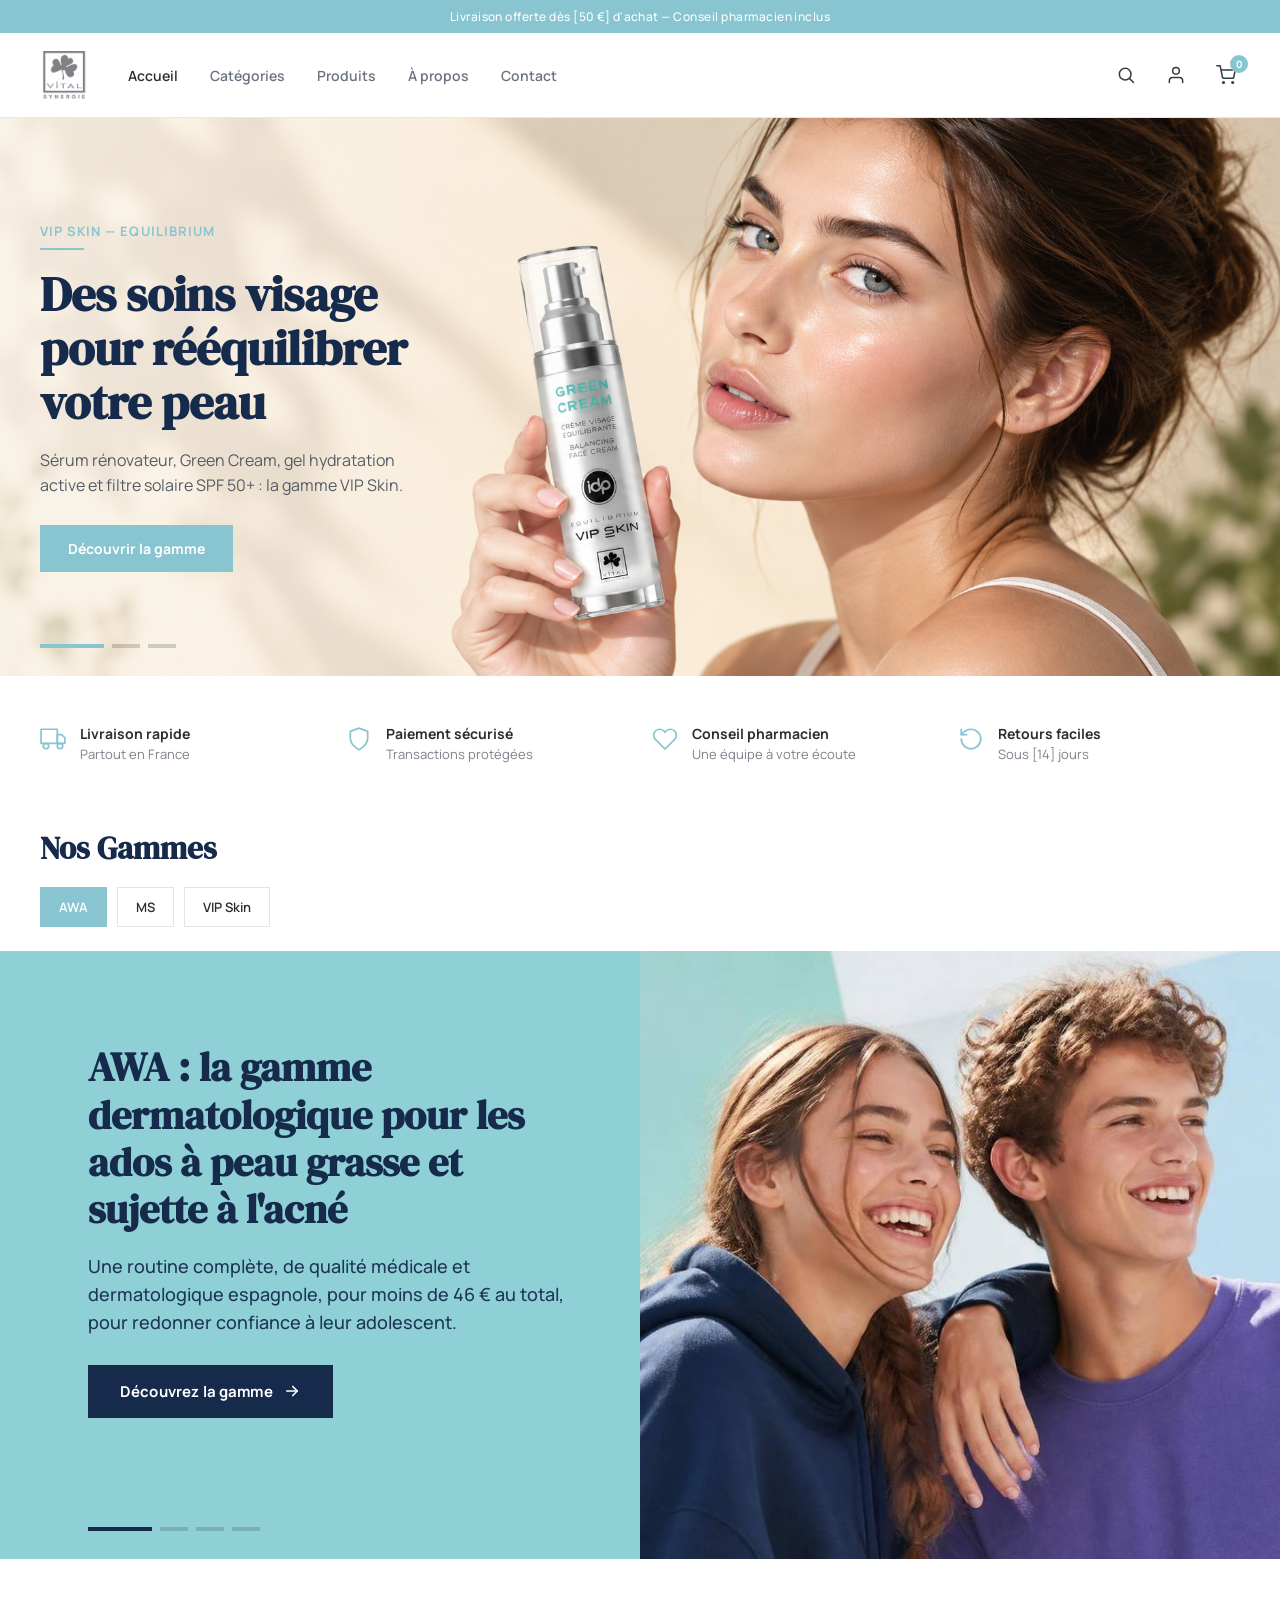
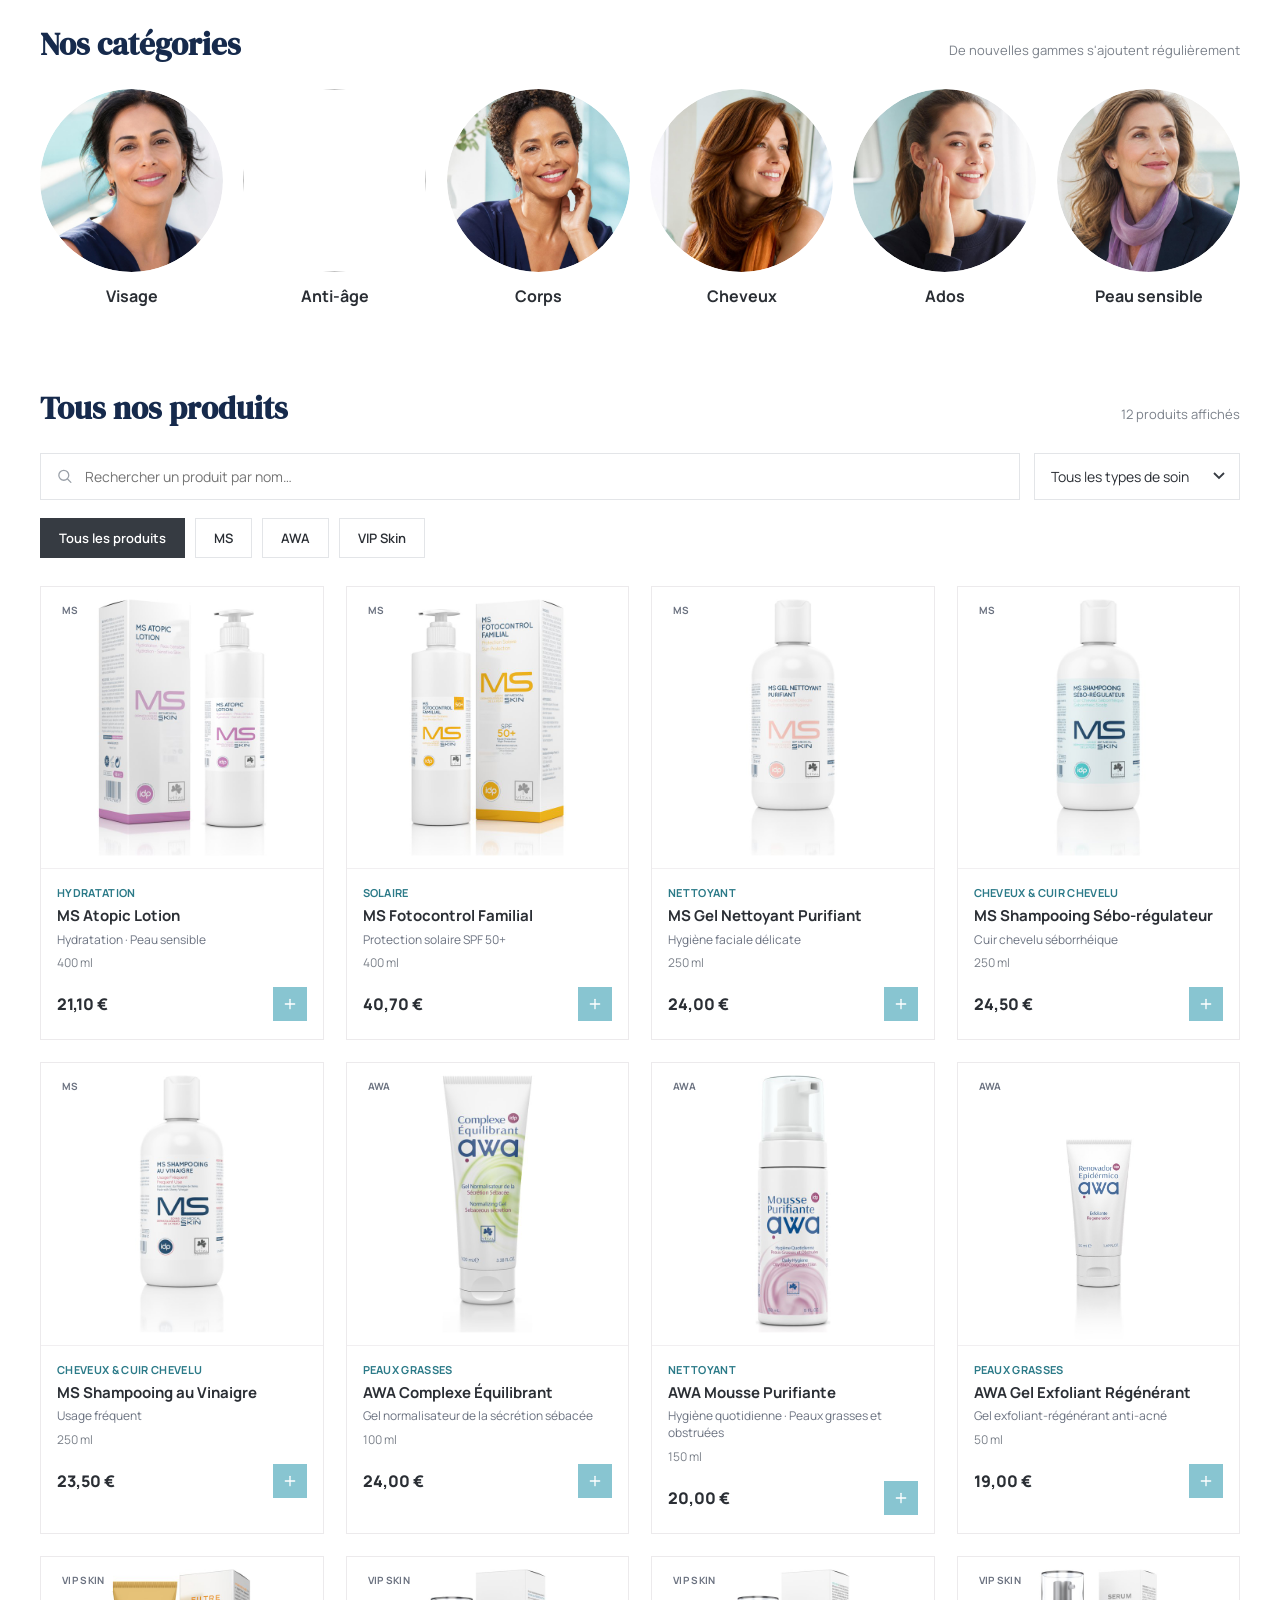
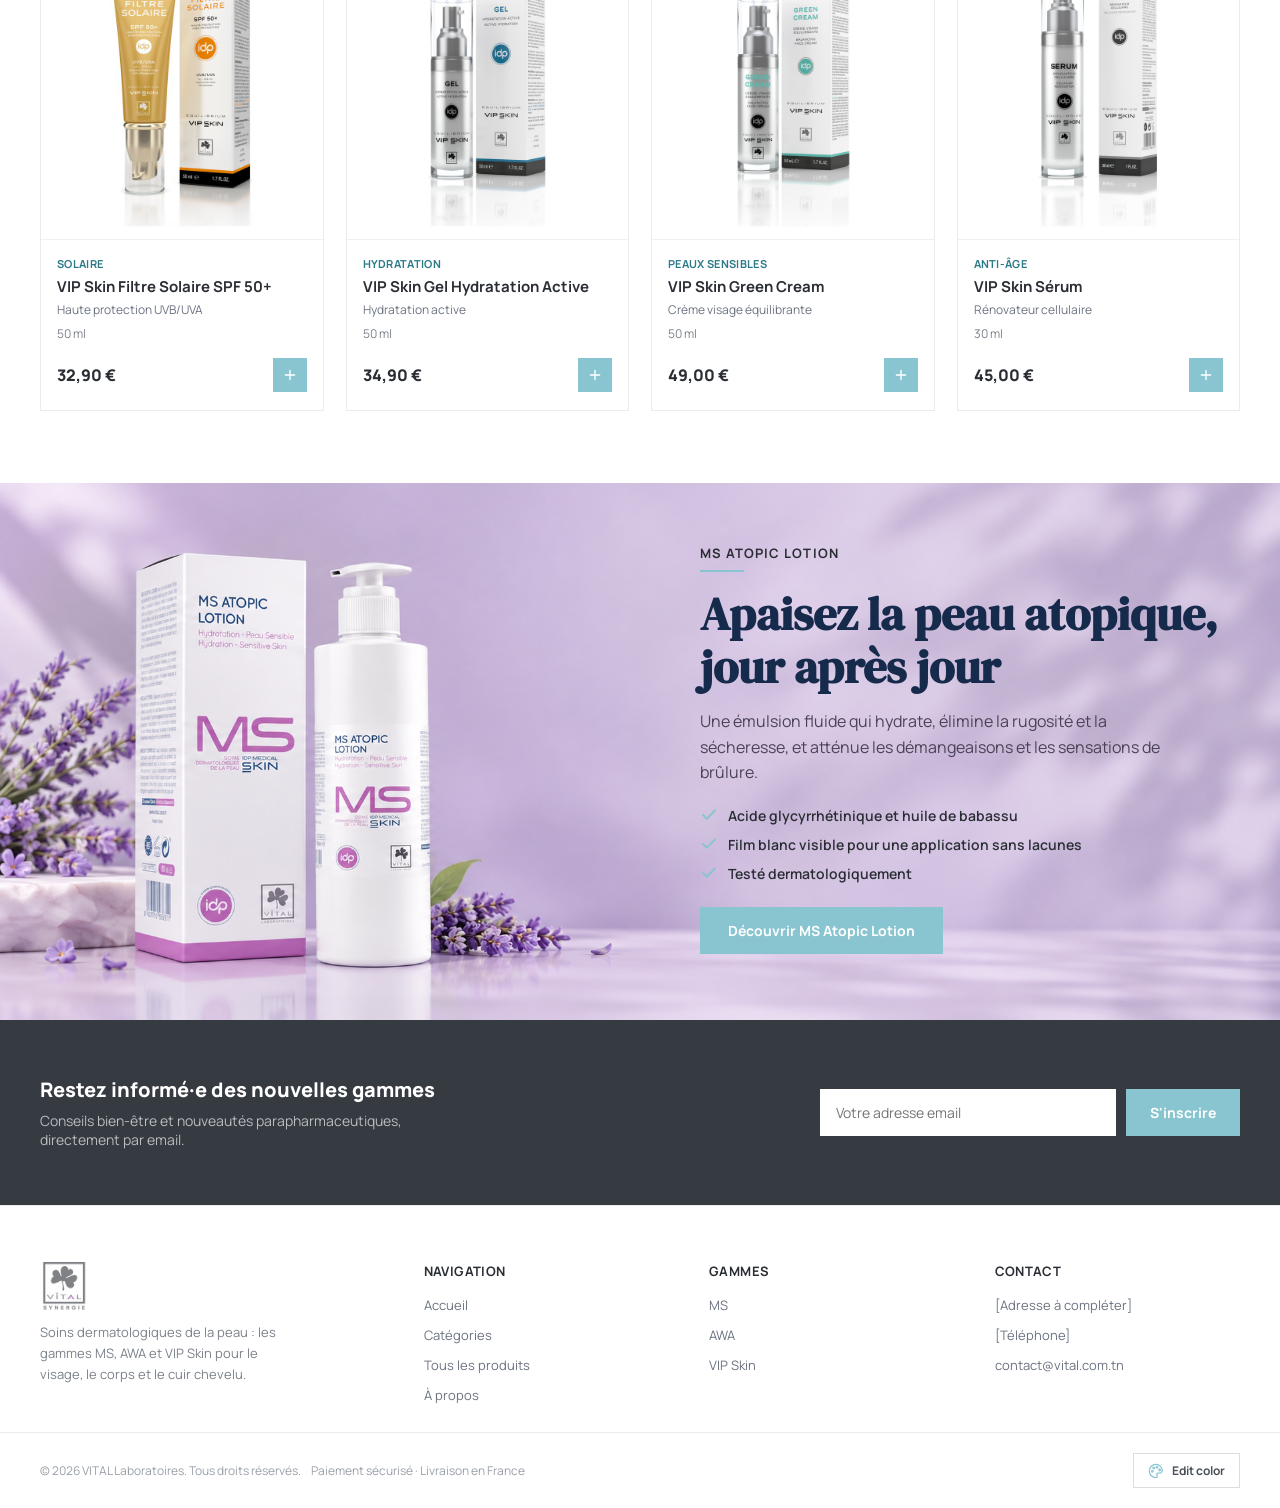
==== commit c6e44e9e: "Update index.html" ====
--- a/index.html
+++ b/index.html
@@ -153,9 +153,9 @@
   .cat-card .brand + .name { margin-top: 4px; }
   .cat-card .count { font-size: 13px; margin-top: 4px; }
   /* Onglets de catégories (image + texte) */
-  .use-tabs { display: grid; grid-template-columns: repeat(5, minmax(0, 1fr)); gap: 20px; }
+  .use-tabs { display: grid; grid-template-columns: repeat(6, minmax(0, 1fr)); gap: 20px; }
   .use-tab { display: flex; flex-direction: column; align-items: center; gap: 14px; padding: 0; border: 0; background: transparent; color: var(--ink-strong); text-align: center; cursor: pointer; }
-  .use-tab .ut-img { display: block; width: 100%; max-width: 170px; aspect-ratio: 1 / 1; padding: 0; border: 0; box-sizing: border-box; background: #fff; overflow: hidden; transition: transform .25s ease, box-shadow .25s ease; }
+  .use-tab .ut-img { display: block; width: 100%; max-width: 200px; aspect-ratio: 1 / 1; padding: 0; border: 0; box-sizing: border-box; background: #fff; overflow: hidden; transition: transform .25s ease, box-shadow .25s ease; }
   .use-tab .ut-img img { display: block; height: 100%; width: 100%; object-fit: cover; object-position: 50% 14%; }
   .use-tab:hover .ut-img { transform: scale(1.04); box-shadow: 0 0 0 4px #fff, 0 0 0 7px var(--cta); }
   .use-tab .ut-txt { display: block; }
@@ -168,8 +168,8 @@
   @media (max-width: 900px) {
     .use-tabs { display: flex; overflow-x: auto; scrollbar-width: none; gap: 20px; padding: 10px 10px 8px; margin: 0 -10px; }
     .use-tabs::-webkit-scrollbar { display: none; }
-    .use-tab { flex: 0 0 124px; }
-    .use-tab .ut-img { max-width: none; width: 116px; }
+    .use-tab { flex: 0 0 140px; }
+    .use-tab .ut-img { max-width: none; width: 132px; }
     .use-tab .ut-name { font-size: 14px; }
   }
   @media (max-width: 1024px) { .cat-grid { grid-template-columns: 1fr; } }
@@ -787,6 +787,8 @@
   var USAGES = [
     { key: 'visage',  label: 'Visage',        image: 'assets/categories/visage.jpg',
       slugs: ['awa-complexe-equilibrant', 'awa-mousse-purifiante', 'awa-gel-exfoliant-regenerant', 'ms-gel-nettoyant-purifiant', 'ms-fotocontrol-familial', 'vip-skin-filtre-solaire', 'vip-skin-gel-hydratation-active', 'vip-skin-green-cream', 'vip-skin-serum'] },
+    { key: 'antiage', label: 'Anti-âge',      image: 'assets/categories/anti-age.jpg',
+      slugs: ['vip-skin-serum', 'vip-skin-filtre-solaire', 'ms-fotocontrol-familial'] },
     { key: 'corps',   label: 'Corps',         image: 'assets/categories/corps.jpg',
       slugs: ['ms-atopic-lotion', 'ms-fotocontrol-familial'] },
     { key: 'cheveux', label: 'Cheveux',       image: 'assets/categories/cheveux.jpg',
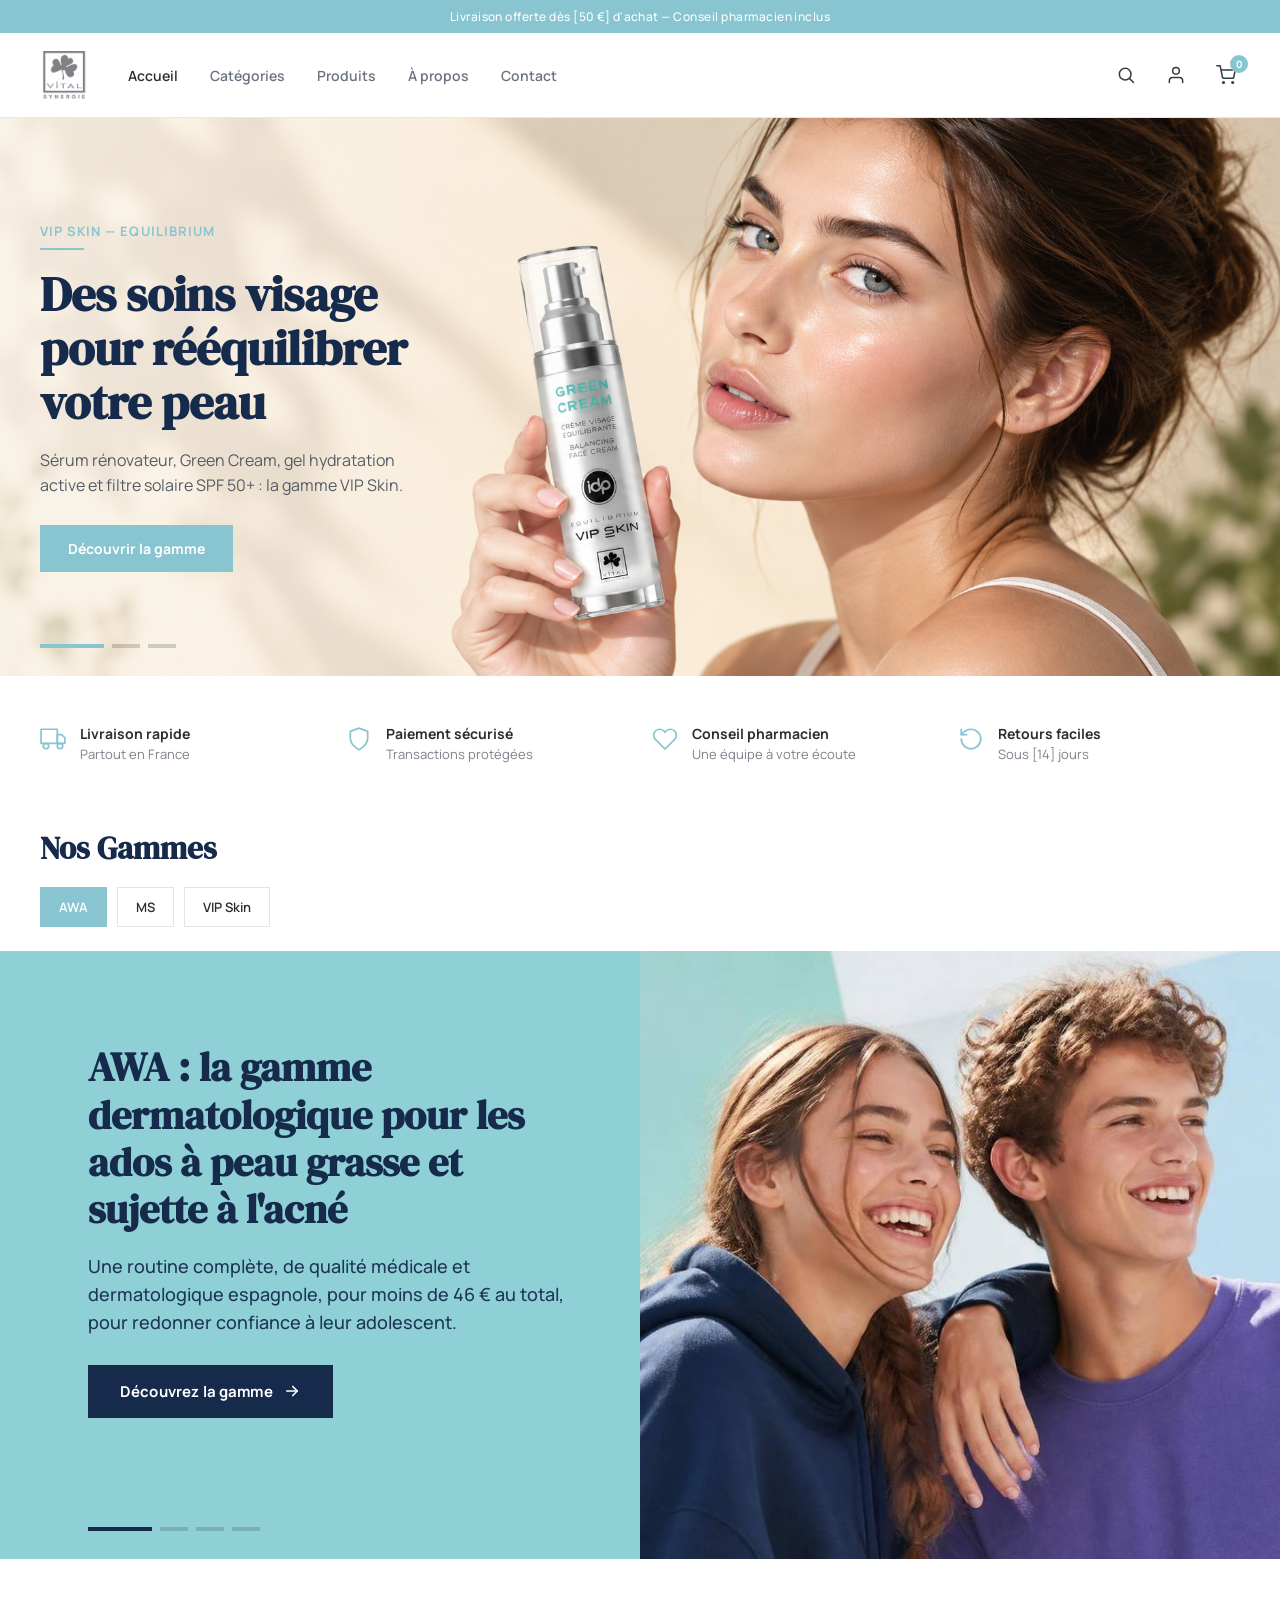
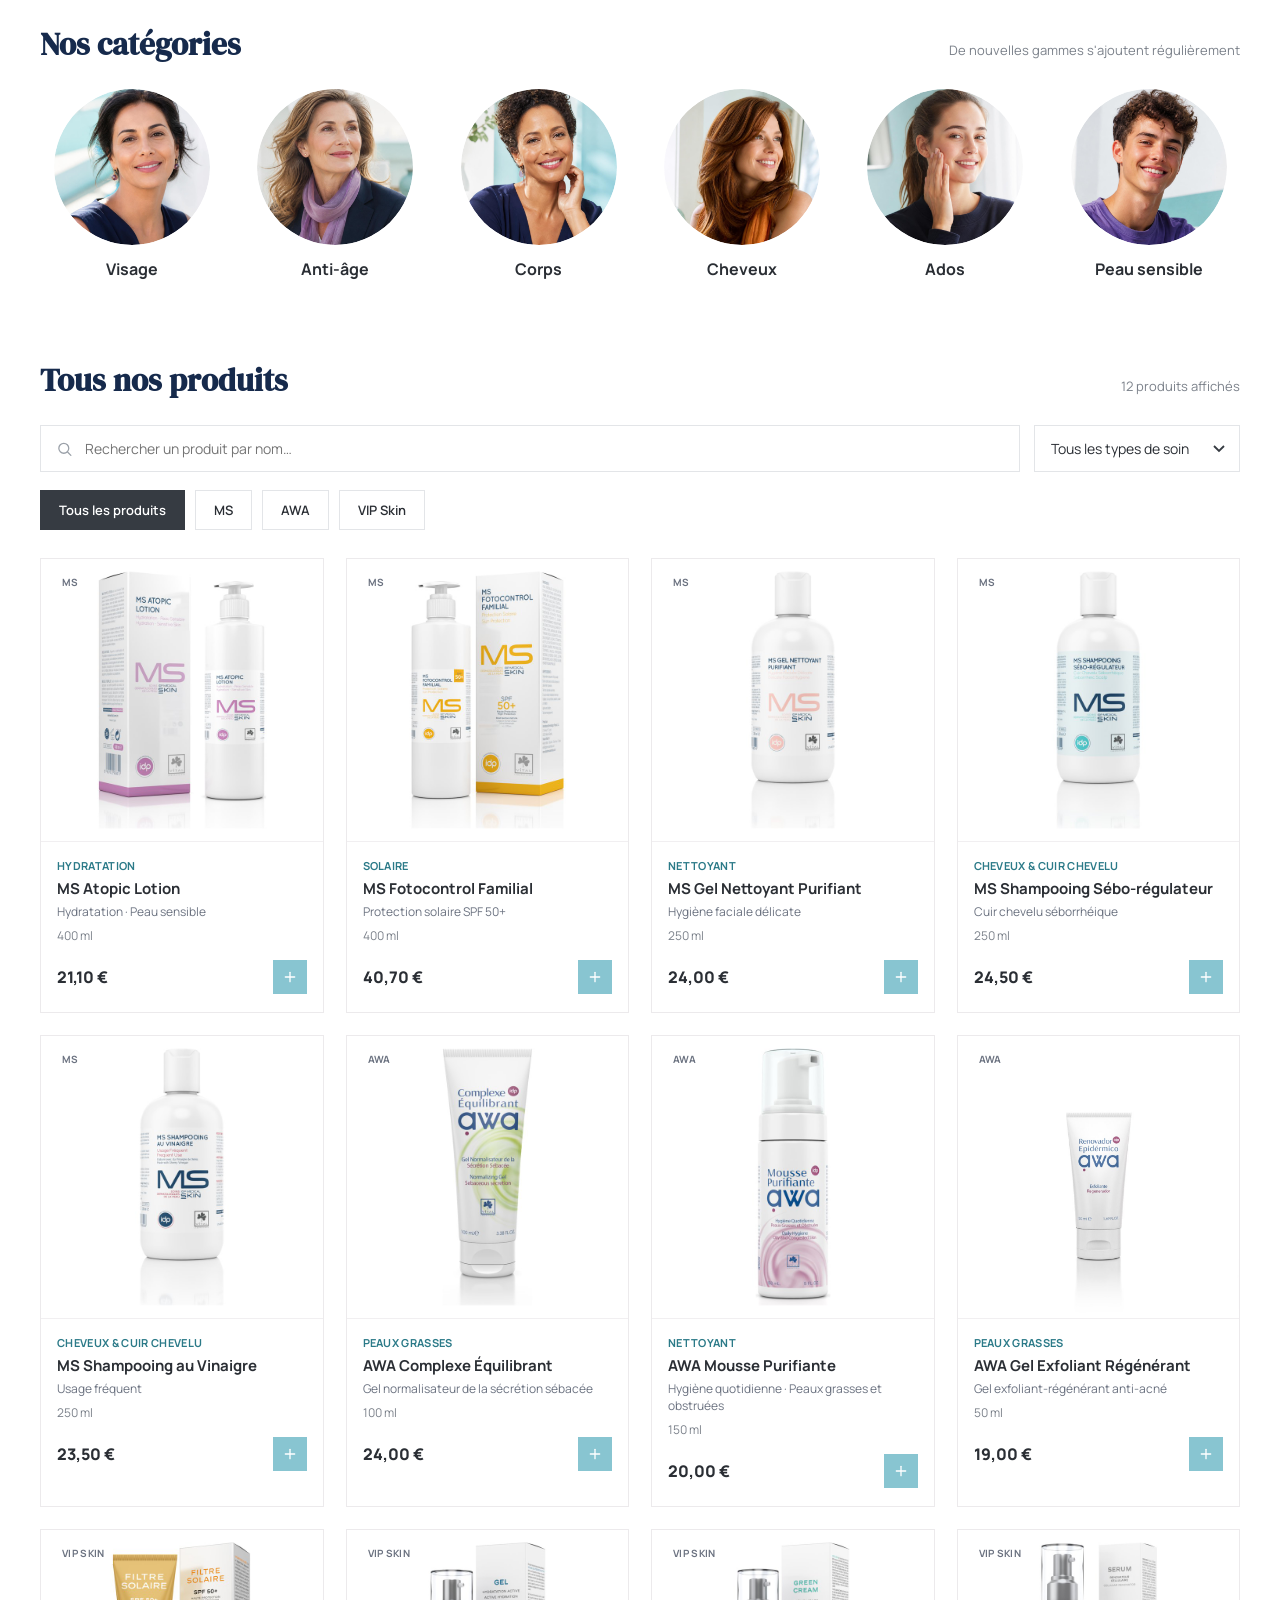
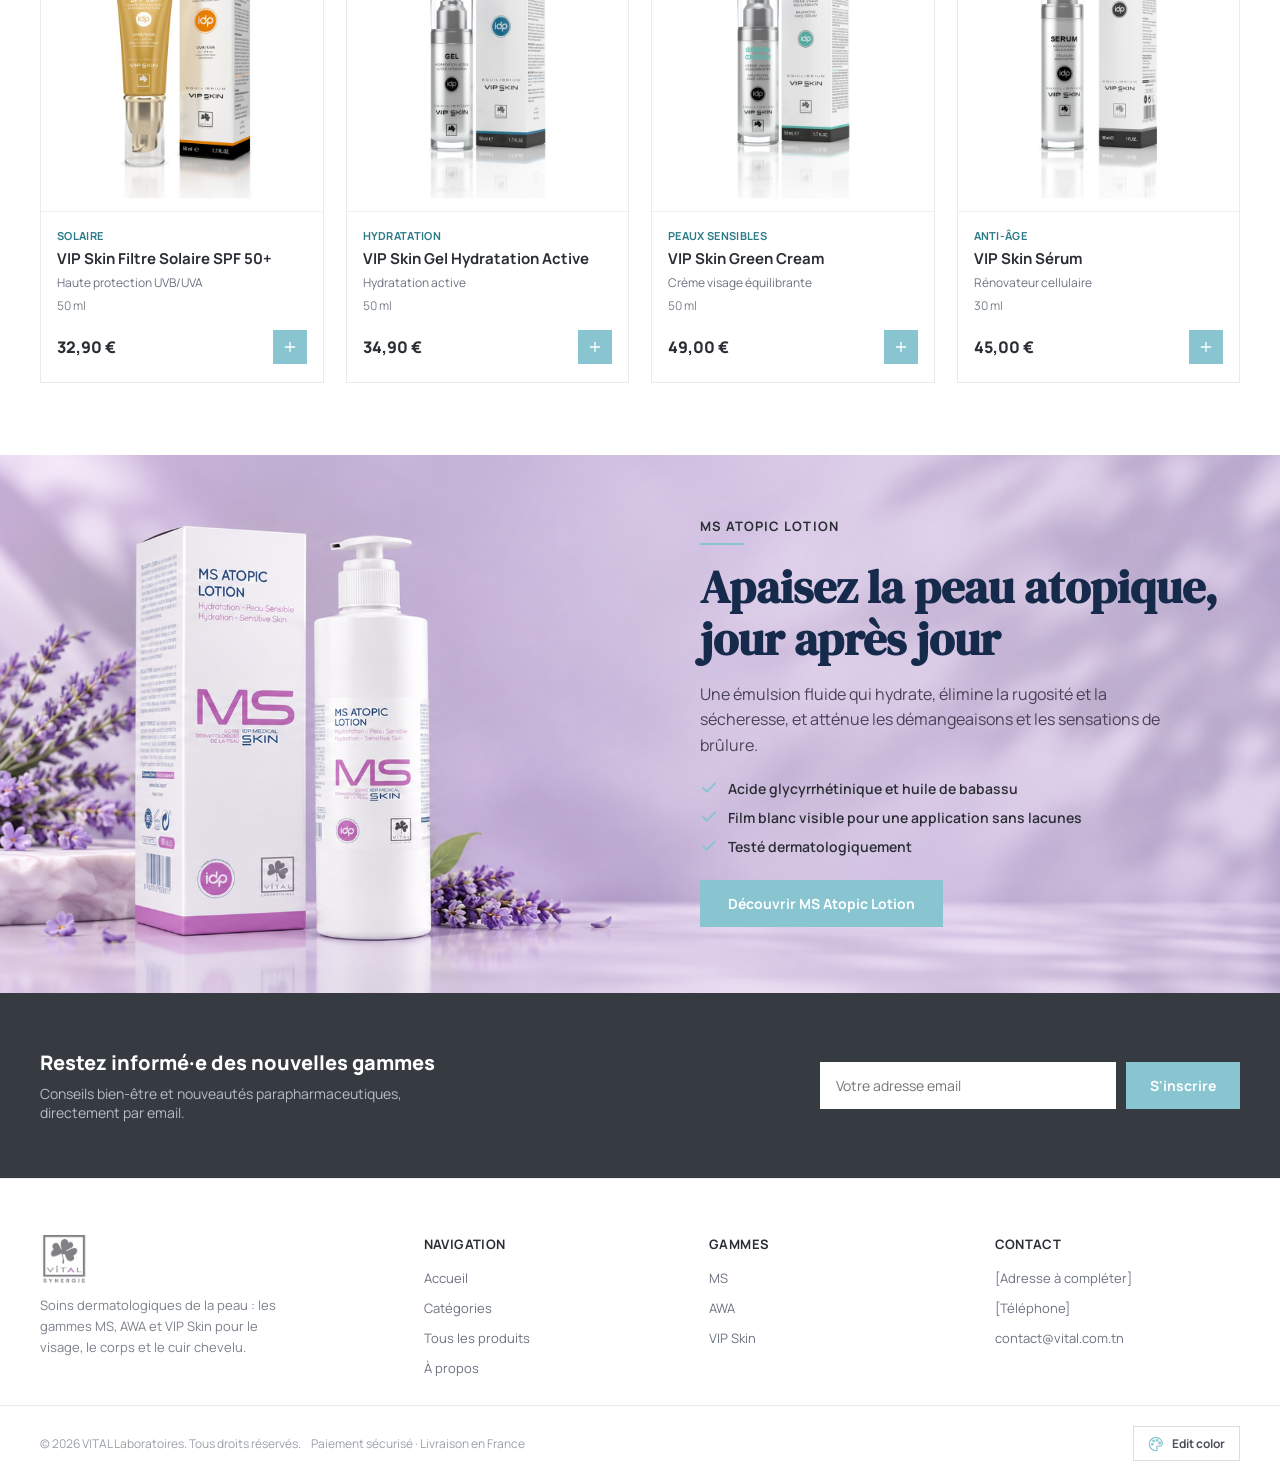
==== commit 1d260906: "Update index.html" ====
--- a/index.html
+++ b/index.html
@@ -155,7 +155,7 @@
   /* Onglets de catégories (image + texte) */
   .use-tabs { display: grid; grid-template-columns: repeat(6, minmax(0, 1fr)); gap: 20px; }
   .use-tab { display: flex; flex-direction: column; align-items: center; gap: 14px; padding: 0; border: 0; background: transparent; color: var(--ink-strong); text-align: center; cursor: pointer; }
-  .use-tab .ut-img { display: block; width: 100%; max-width: 200px; aspect-ratio: 1 / 1; padding: 0; border: 0; box-sizing: border-box; background: #fff; overflow: hidden; transition: transform .25s ease, box-shadow .25s ease; }
+  .use-tab .ut-img { display: block; width: 100%; max-width: 156px; aspect-ratio: 1 / 1; padding: 0; border: 0; box-sizing: border-box; background: #fff; overflow: hidden; transition: transform .25s ease, box-shadow .25s ease; }
   .use-tab .ut-img img { display: block; height: 100%; width: 100%; object-fit: cover; object-position: 50% 14%; }
   .use-tab:hover .ut-img { transform: scale(1.04); box-shadow: 0 0 0 4px #fff, 0 0 0 7px var(--cta); }
   .use-tab .ut-txt { display: block; }
@@ -168,8 +168,8 @@
   @media (max-width: 900px) {
     .use-tabs { display: flex; overflow-x: auto; scrollbar-width: none; gap: 20px; padding: 10px 10px 8px; margin: 0 -10px; }
     .use-tabs::-webkit-scrollbar { display: none; }
-    .use-tab { flex: 0 0 140px; }
-    .use-tab .ut-img { max-width: none; width: 132px; }
+    .use-tab { flex: 0 0 120px; }
+    .use-tab .ut-img { max-width: none; width: 112px; }
     .use-tab .ut-name { font-size: 14px; }
   }
   @media (max-width: 1024px) { .cat-grid { grid-template-columns: 1fr; } }
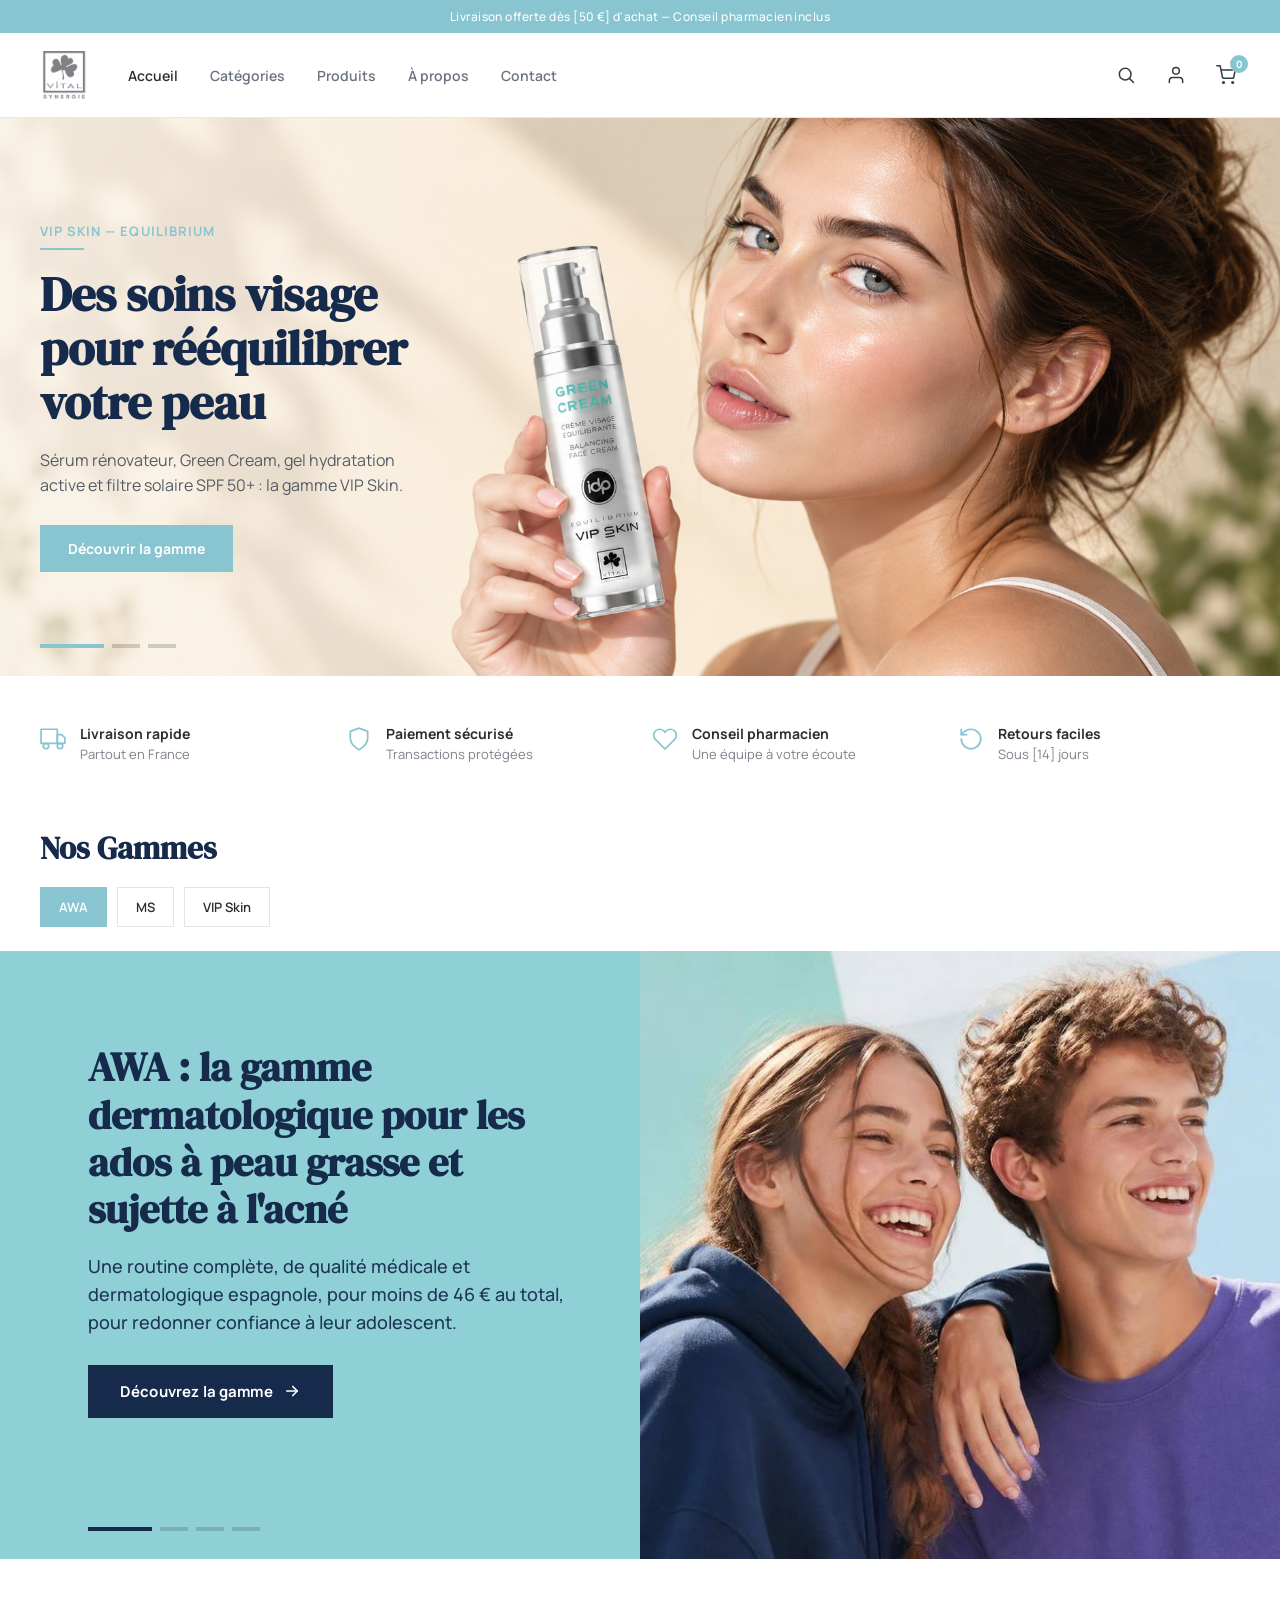
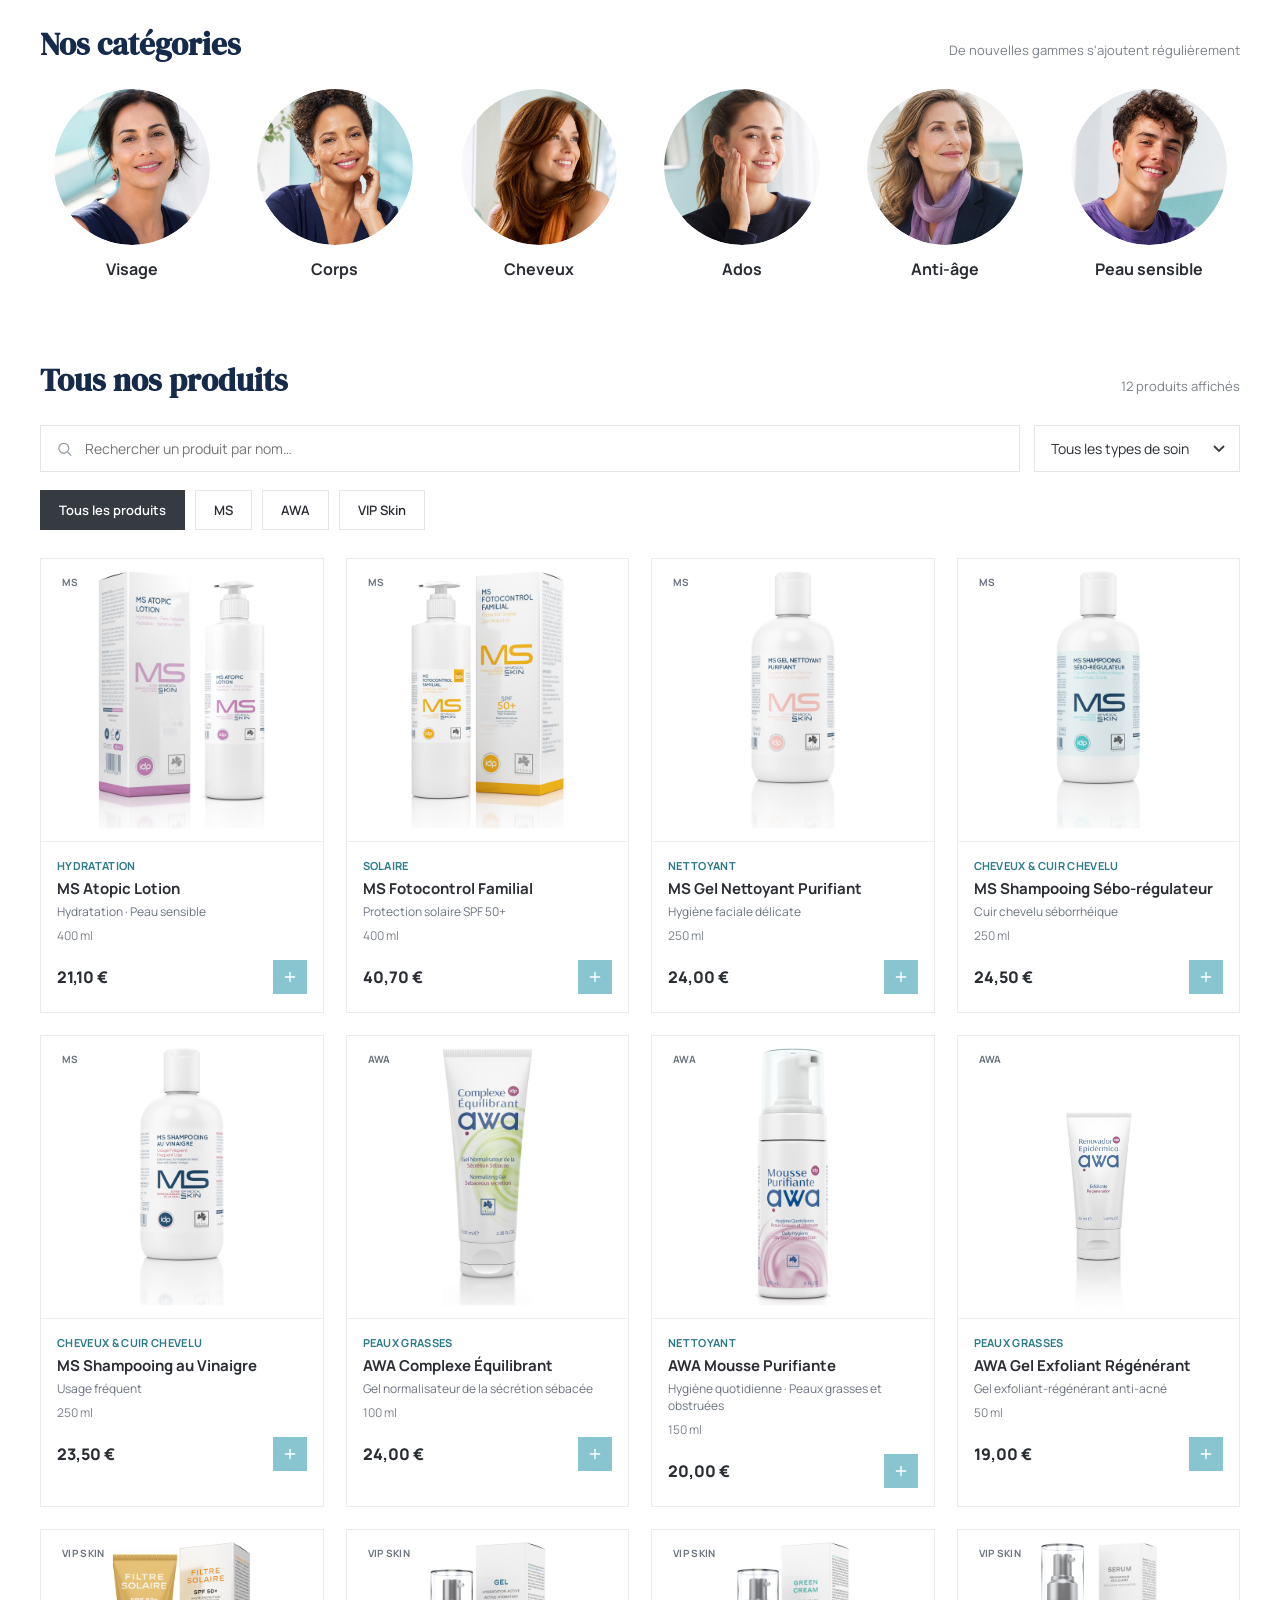
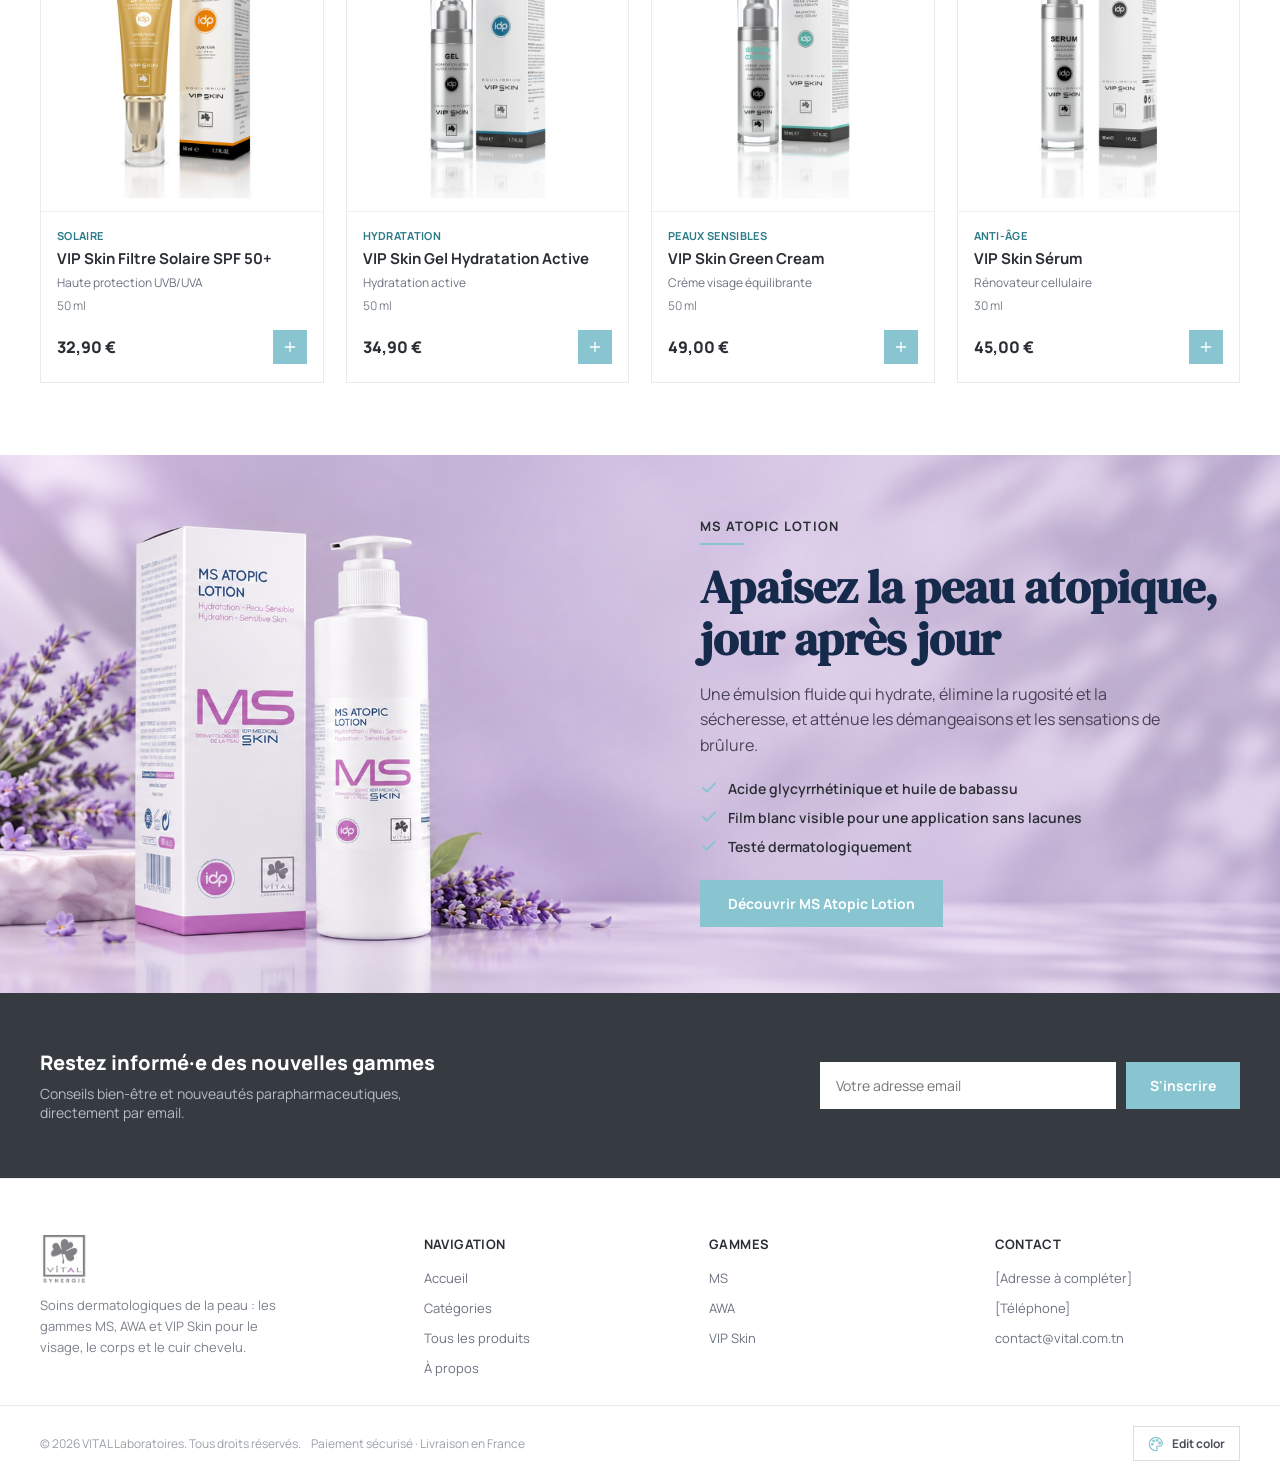
==== commit 639c6f7f: "Update index.html" ====
--- a/index.html
+++ b/index.html
@@ -787,14 +787,14 @@
   var USAGES = [
     { key: 'visage',  label: 'Visage',        image: 'assets/categories/visage.jpg',
       slugs: ['awa-complexe-equilibrant', 'awa-mousse-purifiante', 'awa-gel-exfoliant-regenerant', 'ms-gel-nettoyant-purifiant', 'ms-fotocontrol-familial', 'vip-skin-filtre-solaire', 'vip-skin-gel-hydratation-active', 'vip-skin-green-cream', 'vip-skin-serum'] },
-    { key: 'antiage', label: 'Anti-âge',      image: 'assets/categories/anti-age.jpg',
-      slugs: ['vip-skin-serum', 'vip-skin-filtre-solaire', 'ms-fotocontrol-familial'] },
     { key: 'corps',   label: 'Corps',         image: 'assets/categories/corps.jpg',
       slugs: ['ms-atopic-lotion', 'ms-fotocontrol-familial'] },
     { key: 'cheveux', label: 'Cheveux',       image: 'assets/categories/cheveux.jpg',
       slugs: ['ms-shampooing-sebo-regulateur', 'ms-shampooing-vinaigre'] },
     { key: 'ados',    label: 'Ados',          image: 'assets/categories/ados.jpg',
       slugs: ['awa-complexe-equilibrant', 'awa-mousse-purifiante', 'awa-gel-exfoliant-regenerant'] },
+    { key: 'antiage', label: 'Anti-âge',      image: 'assets/categories/anti-age.jpg',
+      slugs: ['vip-skin-serum', 'vip-skin-filtre-solaire', 'ms-fotocontrol-familial'] },
     { key: 'sensible', label: 'Peau sensible', image: 'assets/categories/peau-sensible.jpg',
       slugs: ['ms-atopic-lotion', 'ms-gel-nettoyant-purifiant', 'vip-skin-gel-hydratation-active', 'vip-skin-green-cream', 'vip-skin-serum'] }
   ];
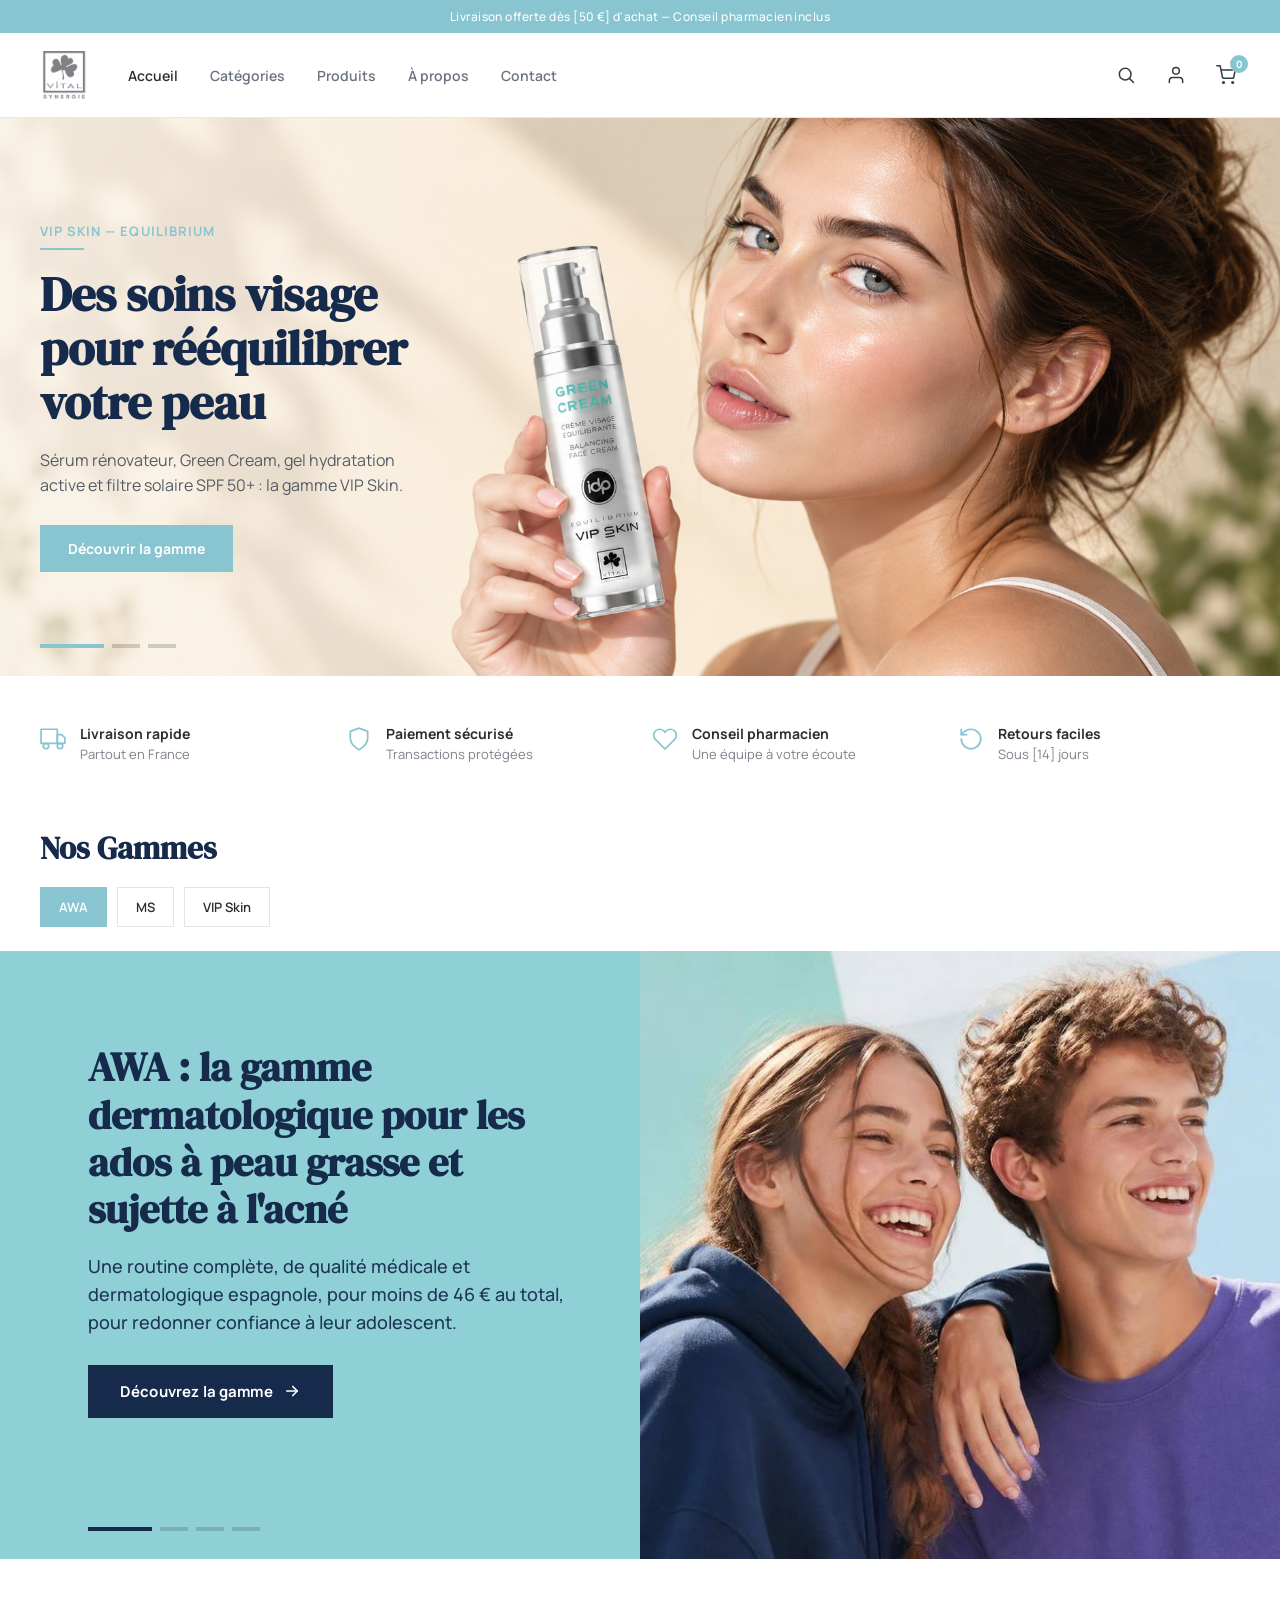
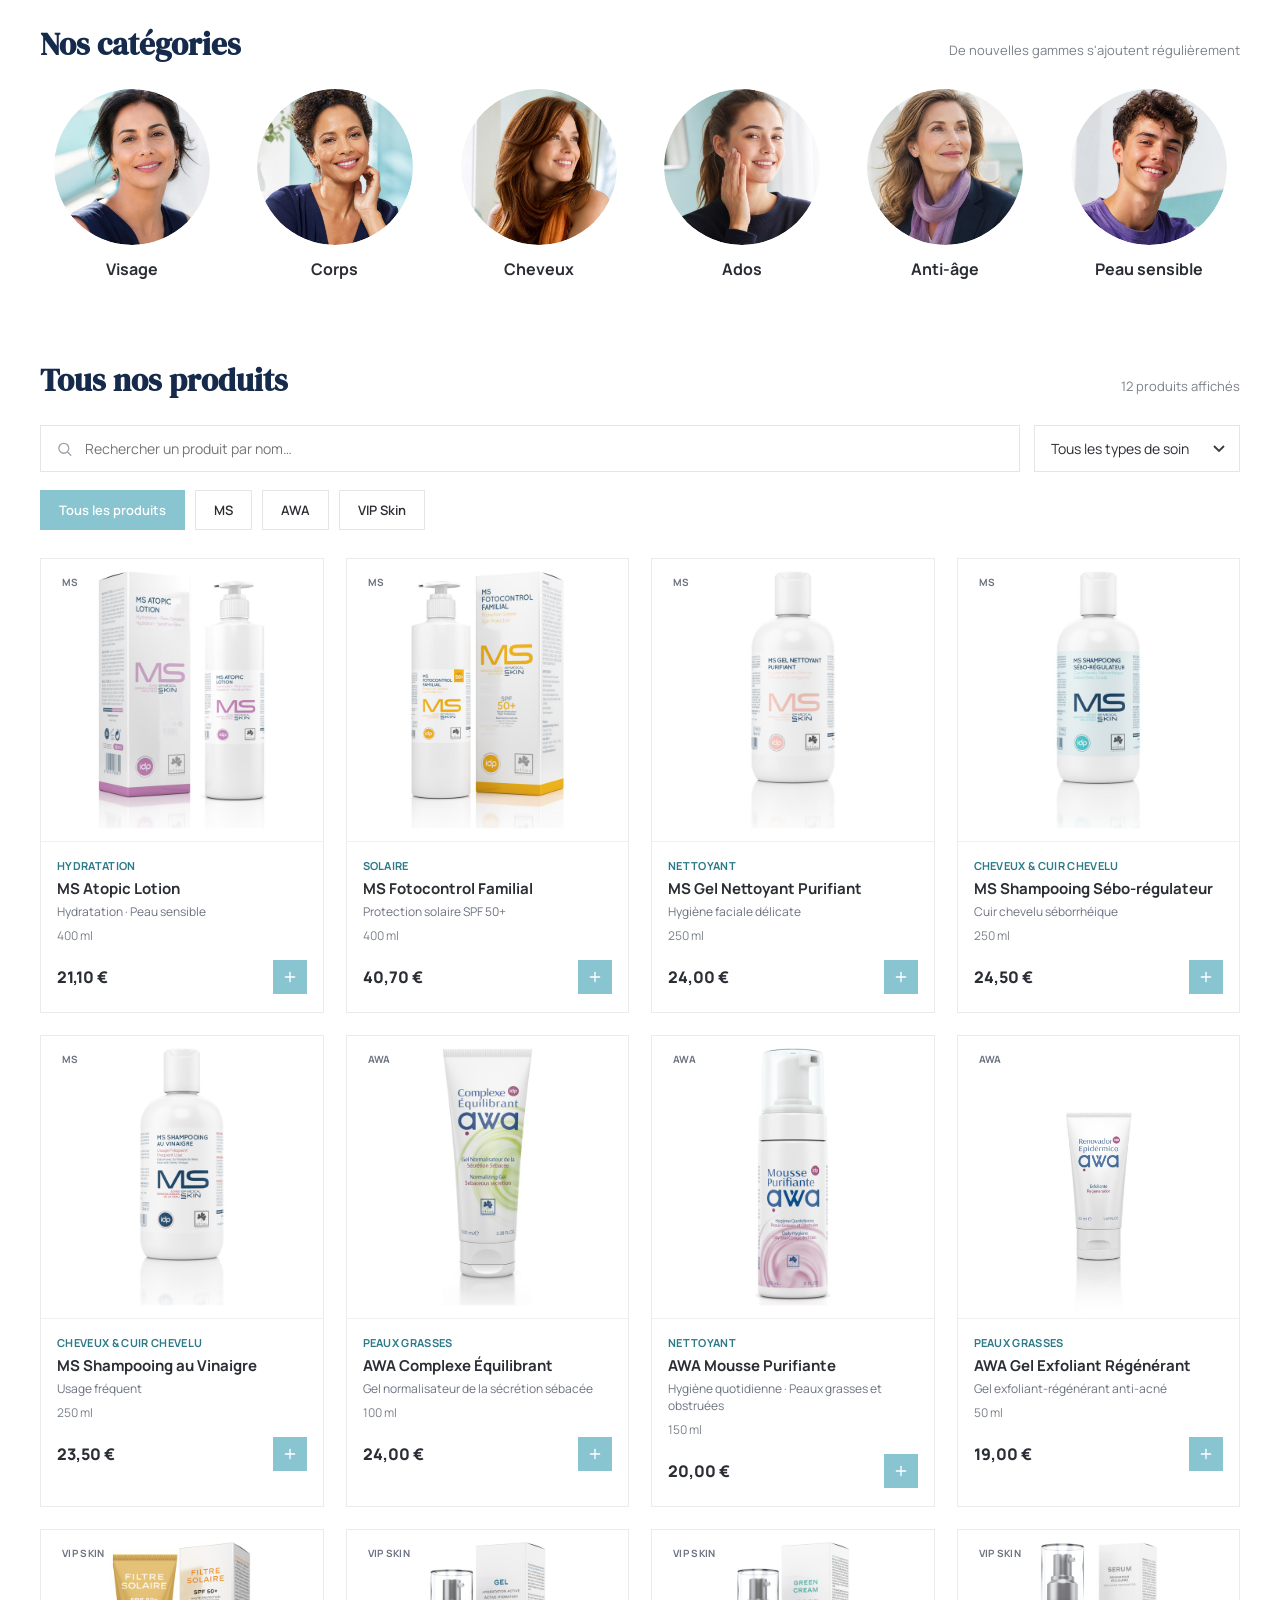
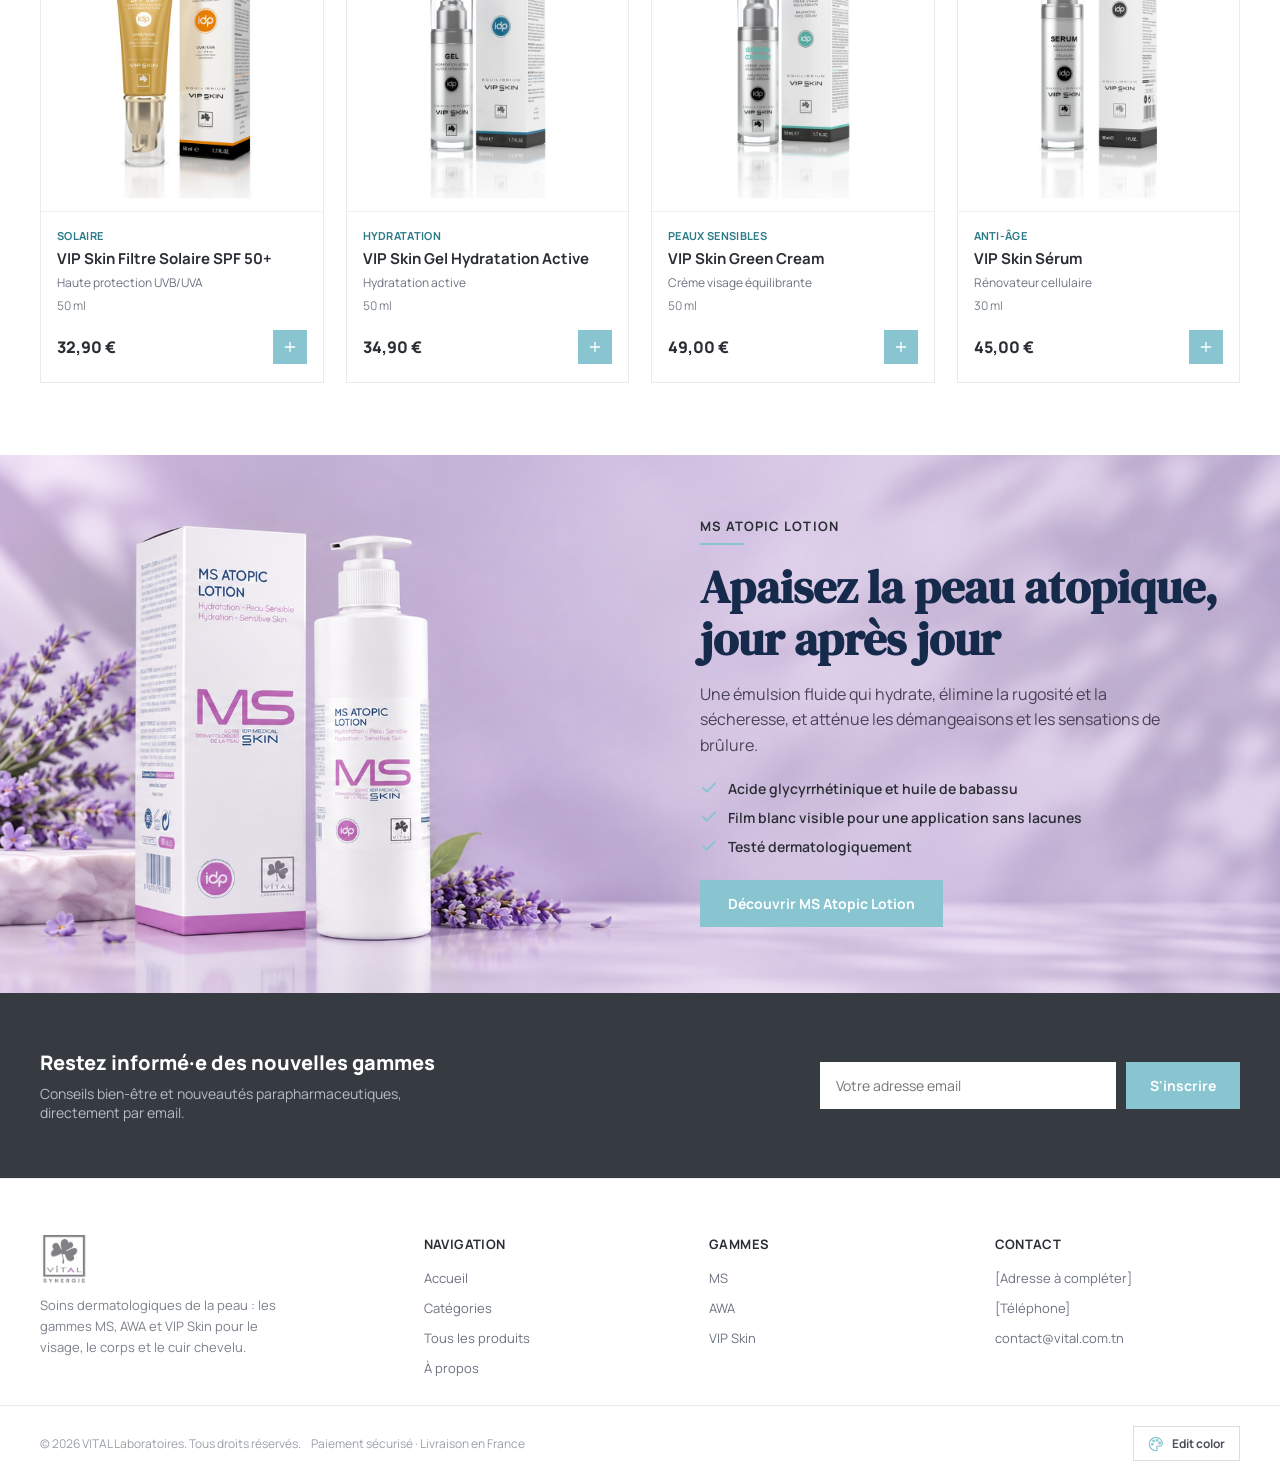
==== commit acde36a7: "Update index.html" ====
--- a/index.html
+++ b/index.html
@@ -261,7 +261,7 @@
   .gammes-head + .awa-band { margin-top: 0; }
   .gammes-head .section-head { margin-bottom: 18px; }
   .gammes-tabs { margin-bottom: 24px; }
-  .gammes-tabs .pill.active, .gammes-tabs .pill.active:hover { background: var(--cta); border-color: var(--cta); color: var(--cta-ink); }
+  .gammes-tabs .pill.active, .gammes-tabs .pill.active:hover, #pills .pill.active, #pills .pill.active:hover { background: var(--cta); border-color: var(--cta); color: var(--cta-ink); }
   .awa-track, .awa-dots { transition: opacity .25s ease; }
   .awa-band.switching .awa-track, .awa-band.switching .awa-dots { opacity: 0; }
   @media (max-width: 820px) { .gammes-head { margin-top: 40px; padding: 0 20px; } }
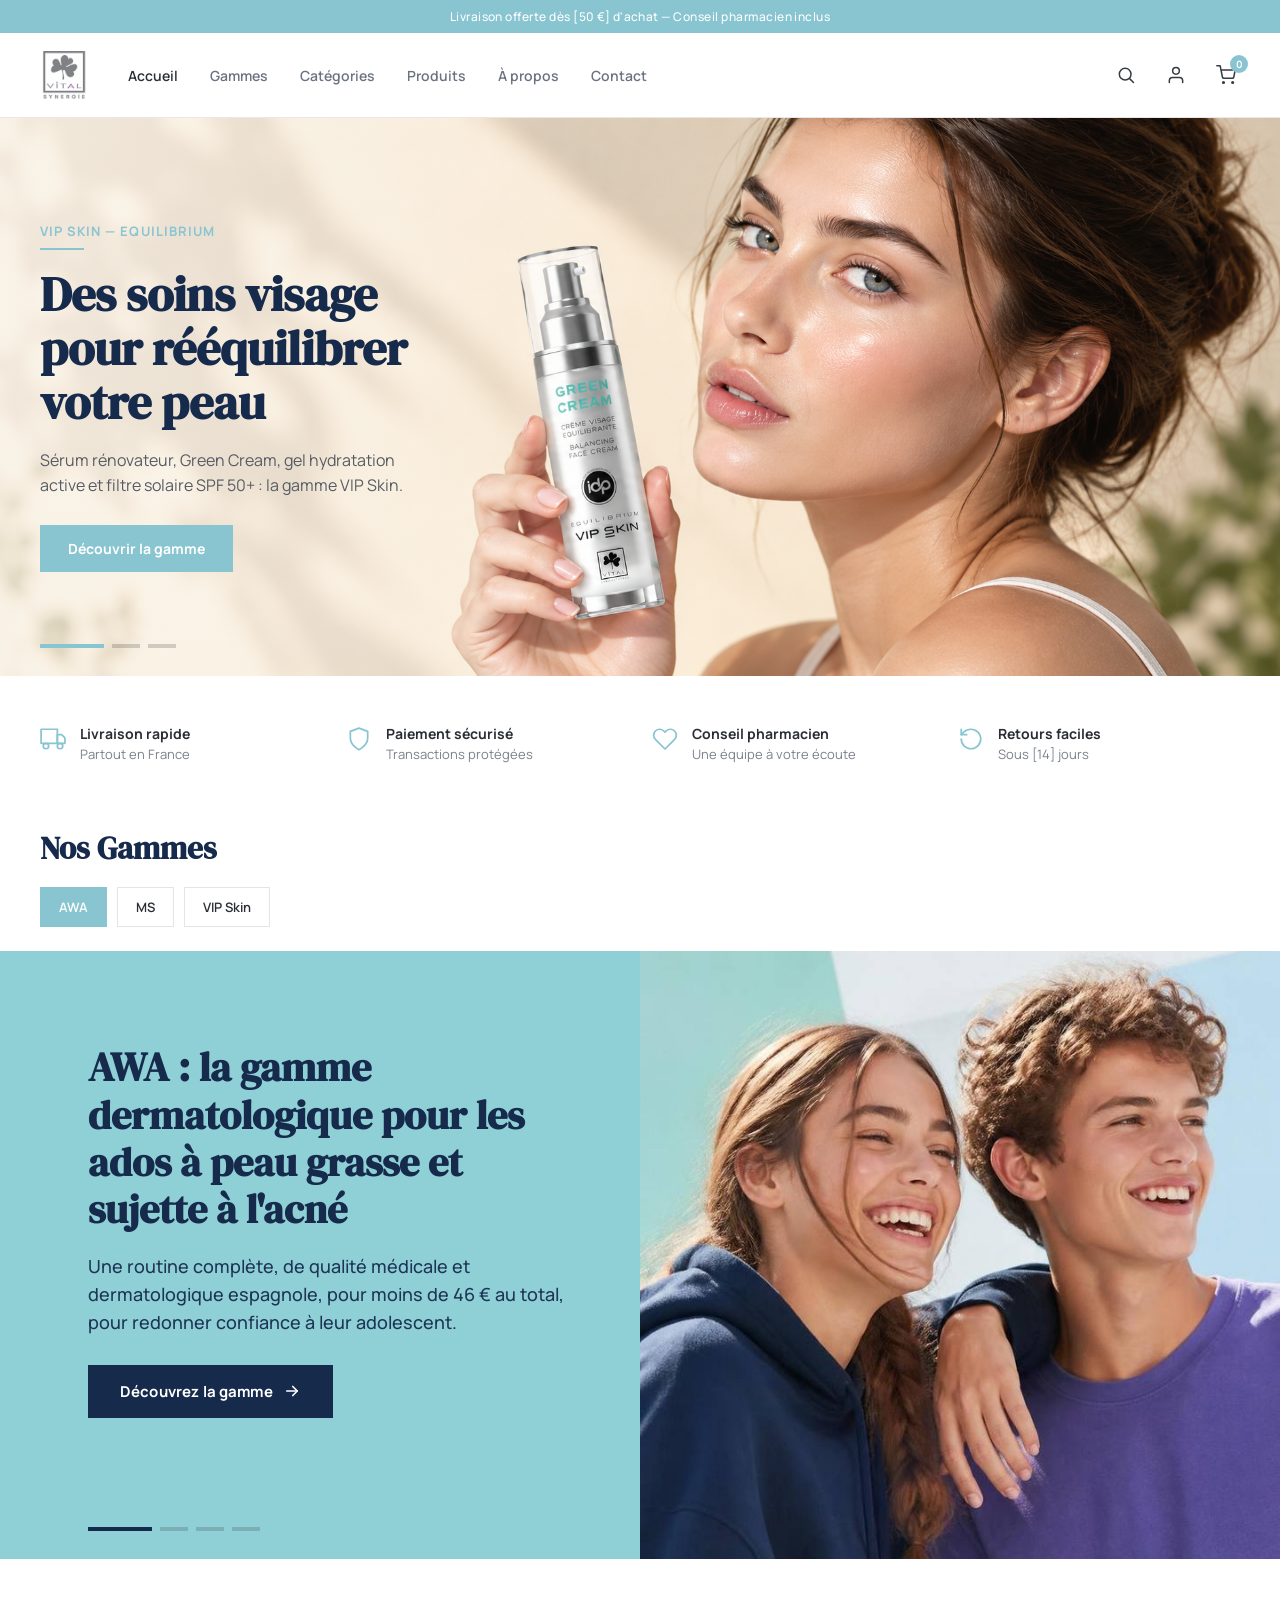
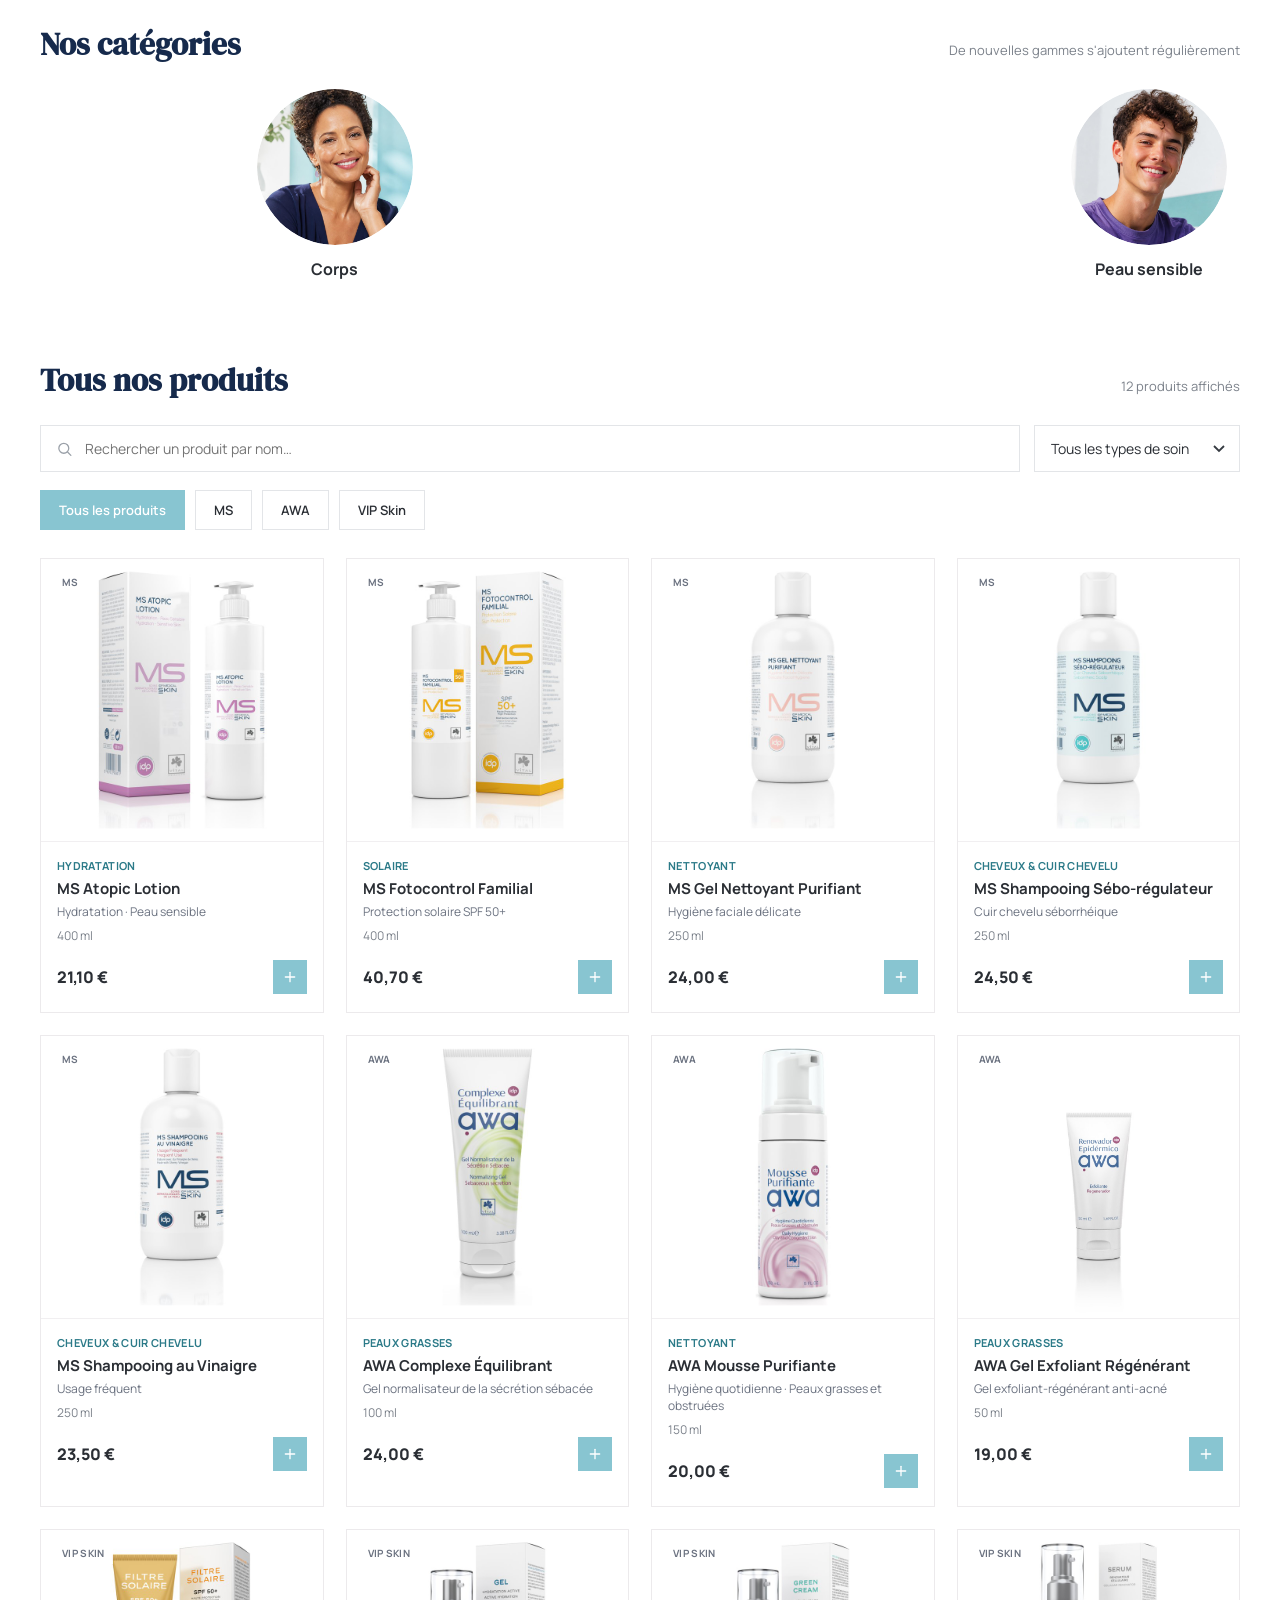
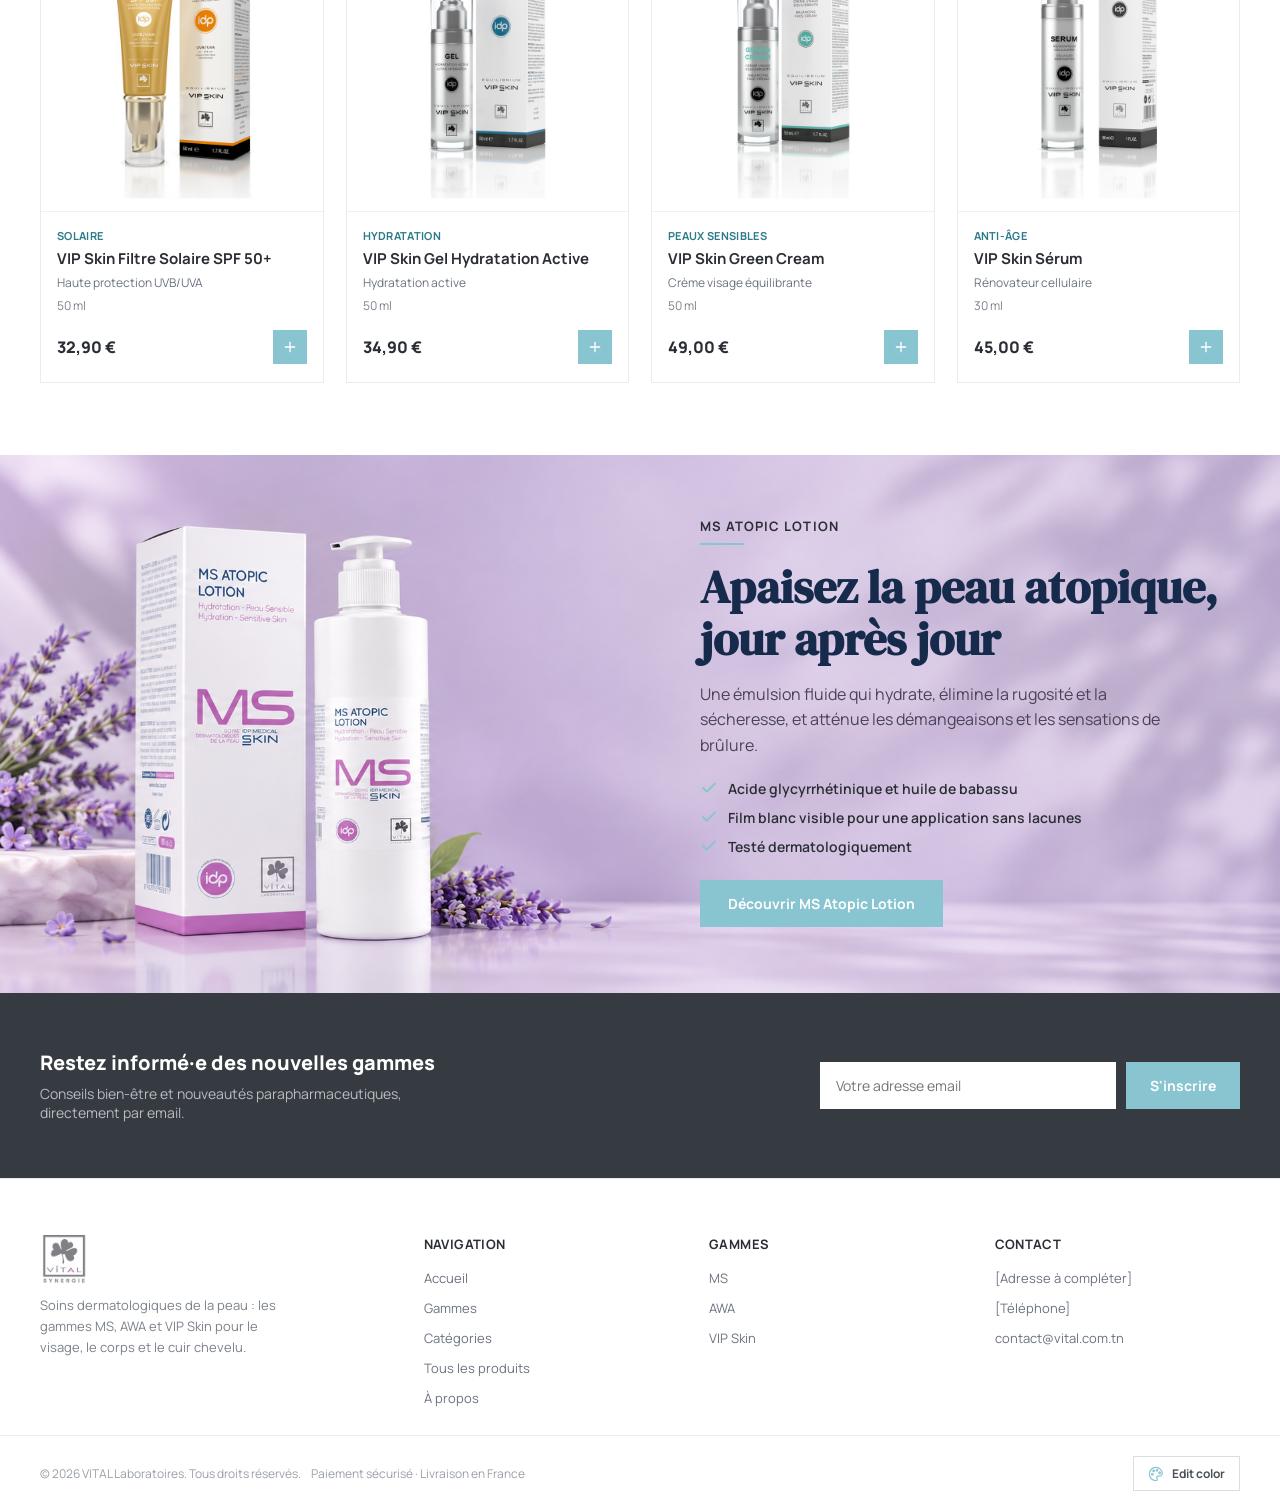
==== commit 48bcd2a2: "Add files via upload" ====
--- a/index.html
+++ b/index.html
@@ -32,6 +32,9 @@
   .topbar { background: var(--ink); color: #E7E4E8; text-align: center; padding: 8px 20px; font-size: 12px; letter-spacing: 0.04em; font-weight: 500; }
 
   /* Header */
+  /* Les liens d'ancre défilent en douceur, en s'arrêtant sous l'en-tête fixe */
+  html { scroll-padding-top: 90px; }
+  @media (prefers-reduced-motion: no-preference) { html { scroll-behavior: smooth; } }
   header { border-bottom: 1px solid #E9E7EA; position: sticky; top: 0; background: #fff; z-index: 20; }
   header .wrap { display: flex; align-items: center; gap: 40px; padding-top: 18px; padding-bottom: 18px; }
   header .logo img { height: 48px; width: auto; }
@@ -257,7 +260,7 @@
   }
 
   /* Titre de section au-dessus du bandeau AWA */
-  .gammes-head { max-width: 1280px; margin: 56px auto 0; padding: 0 40px; }
+  .gammes-head { max-width: 1280px; margin: 56px auto 0; padding: 0 40px; scroll-margin-top: 20px; }
   .gammes-head + .awa-band { margin-top: 0; }
   .gammes-head .section-head { margin-bottom: 18px; }
   .gammes-tabs { margin-bottom: 24px; }
@@ -361,6 +364,7 @@
     <a href="#top" class="logo"><img src="assets/logo.png" alt="VITAL Laboratoires"></a>
     <nav class="main-nav">
       <a href="#top" class="active">Accueil</a>
+      <a href="#gammes">Gammes</a>
       <a href="#categories">Catégories</a>
       <a href="#produits">Produits</a>
       <a href="#apropos">À propos</a>
@@ -491,6 +495,7 @@
     <div class="footer-col">
       <div class="head">Navigation</div>
       <a href="#top">Accueil</a>
+      <a href="#gammes">Gammes</a>
       <a href="#categories">Catégories</a>
       <a href="#produits">Tous les produits</a>
       <a href="#apropos">À propos</a>
@@ -549,7 +554,7 @@
           '<span class="hero-badge anim" style="--i:0;color:' + s.badgeColor + ';">' + escapeHtml(s.badge) + '</span>' +
           '<h1 class="hero-title anim" style="--i:1;">' + escapeHtml(s.title) + '</h1>' +
           '<p class="hero-sub anim" style="--i:2;">' + escapeHtml(s.sub) + '</p>' +
-          '<div class="hero-actions"><a href="#produits" class="btn-primary anim" style="--i:3;">Découvrir la gamme</a></div>' +
+          '<div class="hero-actions"><a href="#gammes" class="btn-primary anim" data-range="' + s.cat + '" style="--i:3;">Découvrir la gamme</a></div>' +
         '</div></div>' +
         artHtml +
       '</div>';
@@ -762,6 +767,8 @@
     tabs.forEach(function (tb) {
       tb.addEventListener('click', function () { switchTo(tb.getAttribute('data-range')); });
     });
+    /* utilisé par les boutons « Découvrir la gamme » de la bannière du haut */
+    window.VITAL_selectRange = function (key) { switchTo(key); };
 
     document.getElementById('awa-prev').addEventListener('click', function () { manual(idx - 1); });
     document.getElementById('awa-next').addEventListener('click', function () { manual(idx + 1); });
@@ -915,6 +922,14 @@
   renderTypeSelect();
   renderCategories();
   initAwaSlider();
+  /* Bannière du haut : « Découvrir la gamme » descend vers « Nos Gammes » avec l'onglet de la gamme du slide */
+  document.getElementById('hero-track').addEventListener('click', function (e) {
+    var a = e.target.closest ? e.target.closest('[data-range]') : null;
+    if (!a) return;
+    e.preventDefault();
+    if (window.VITAL_selectRange) window.VITAL_selectRange(a.getAttribute('data-range'));
+    document.getElementById('gammes').scrollIntoView({ behavior: 'smooth', block: 'start' });
+  });
   buildHero();
   renderHero();
   renderPills();
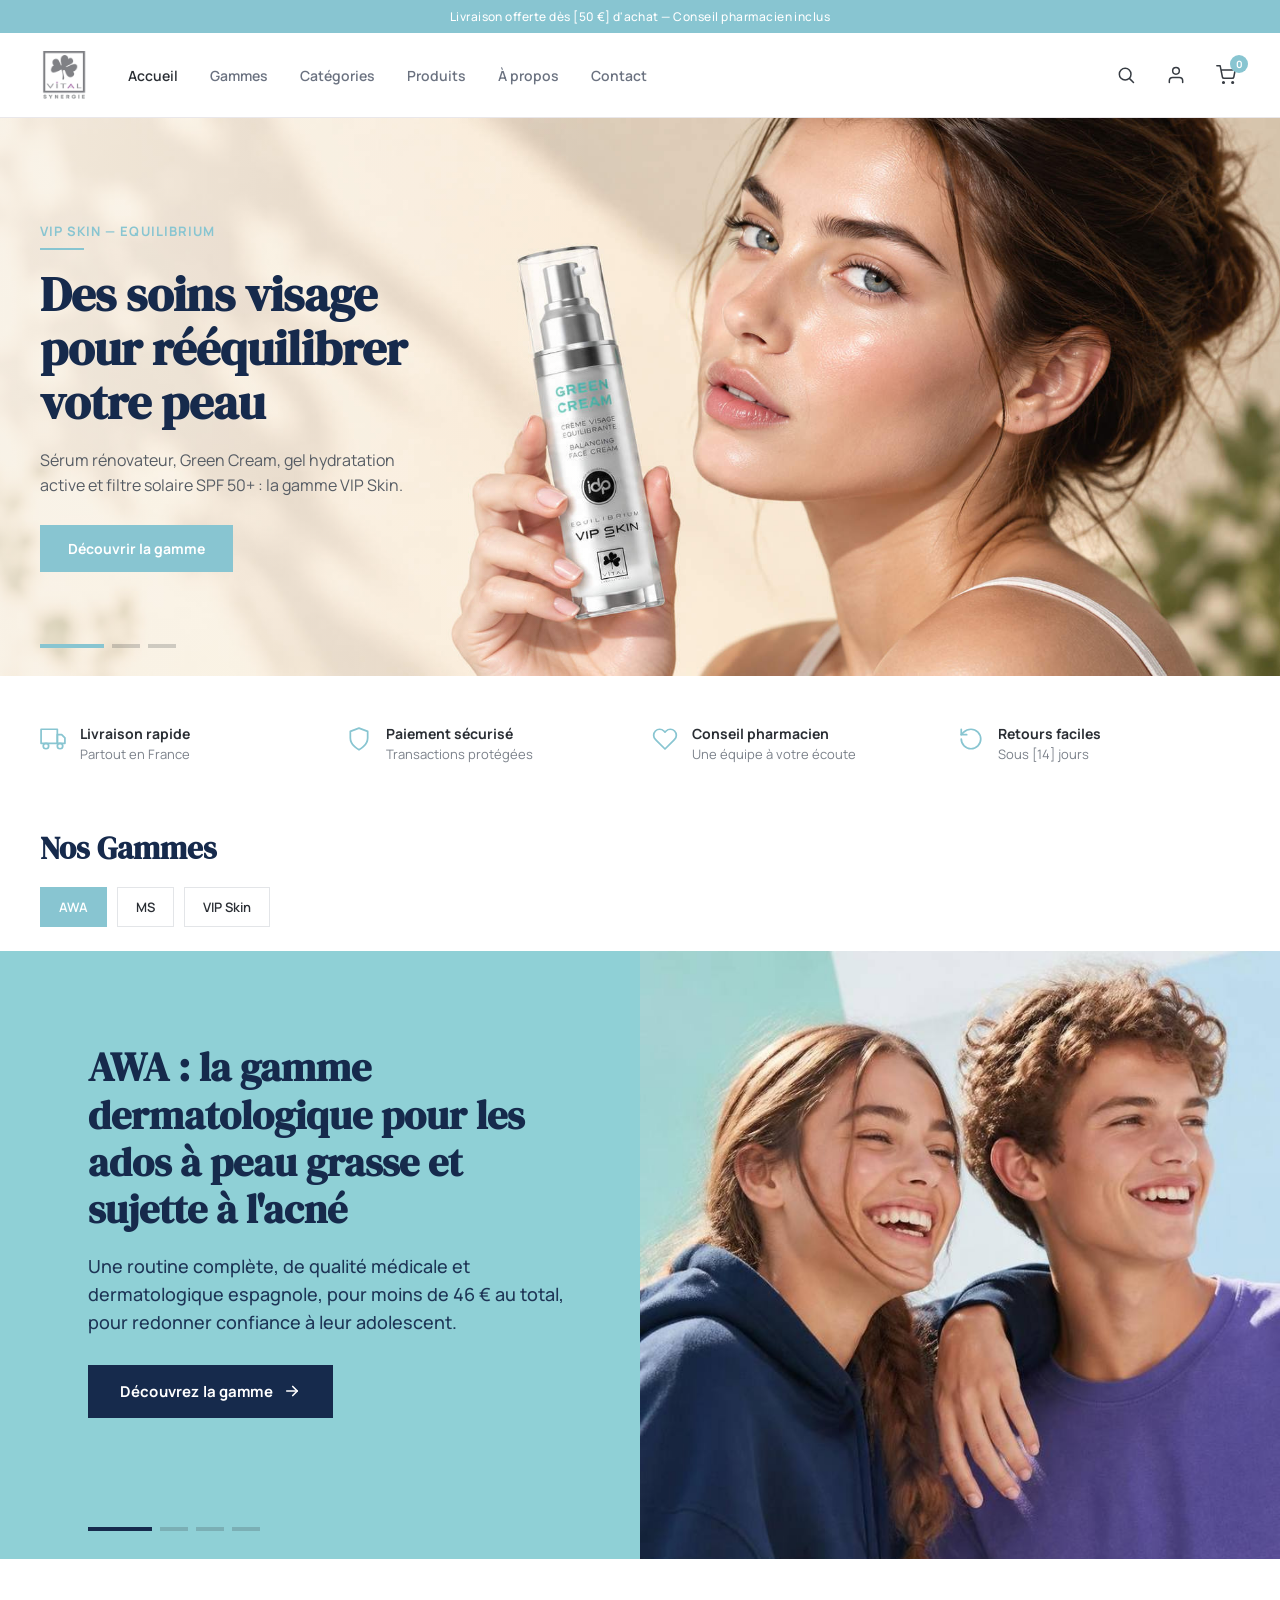
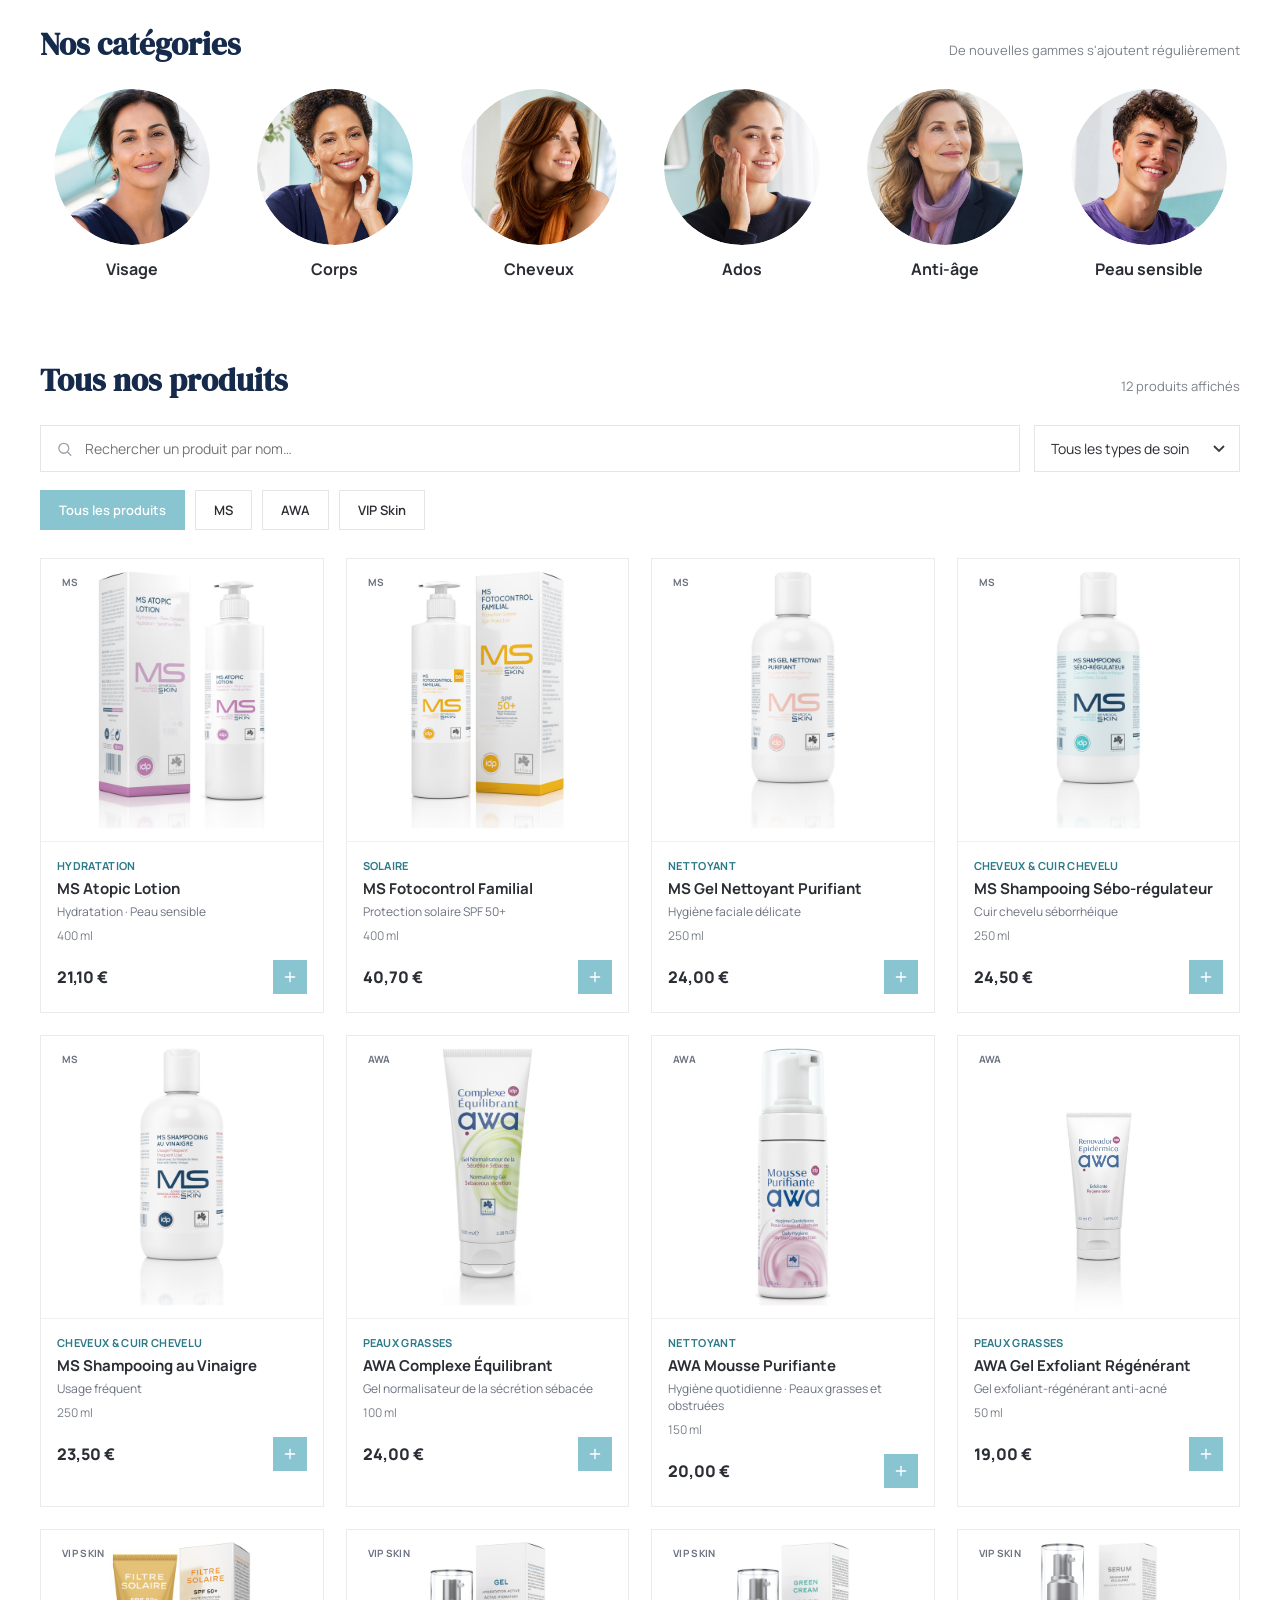
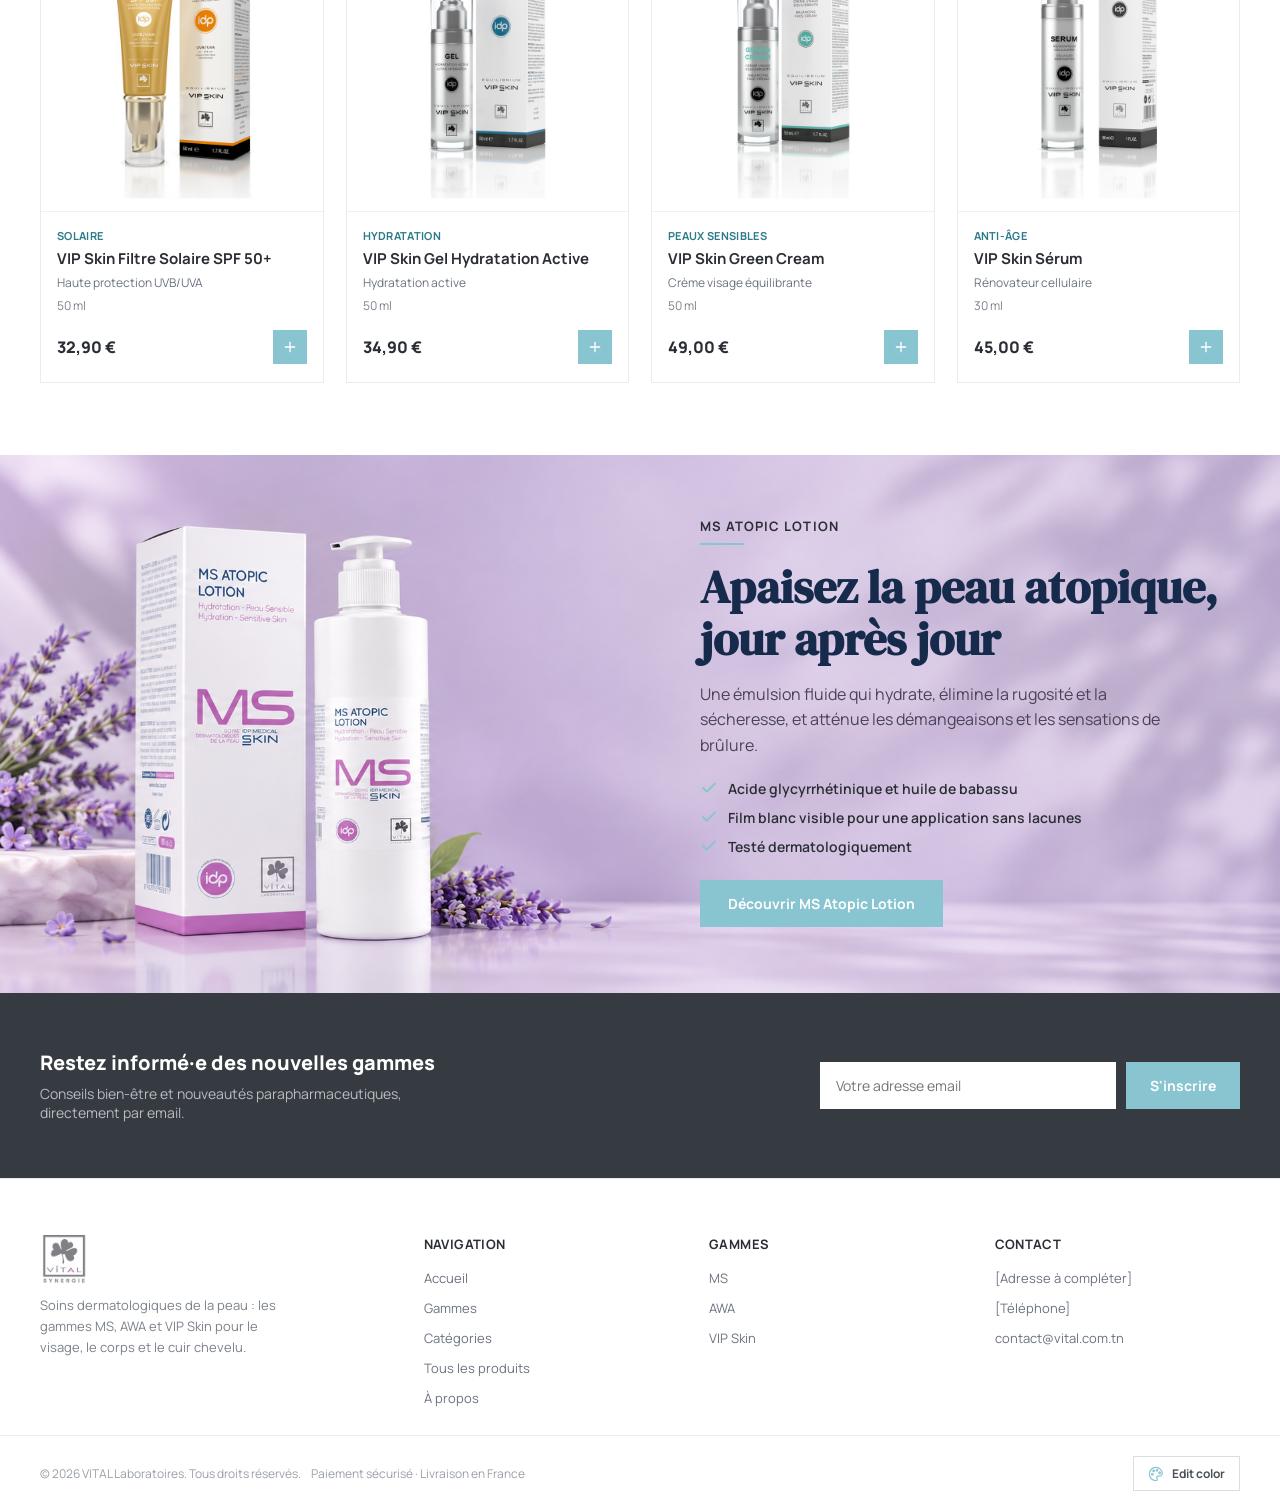
==== commit 0b2f6844: "Update index.html" ====
--- a/index.html
+++ b/index.html
@@ -526,9 +526,9 @@
   var escapeHtml = V.escapeHtml, catByKey = V.catByKey;
 
   var HERO_SLIDES = [
-    { badge: 'VIP Skin — Equilibrium', badgeColor: '#72C6C7', title: 'Des soins visage pour rééquilibrer votre peau', sub: 'Sérum rénovateur, Green Cream, gel hydratation active et filtre solaire SPF 50+ : la gamme VIP Skin.', bg: '#F5ECDD', cat: 'vip',  image: 'assets/produits/vip-skin-green-cream.jpg', banner: 'assets/banners/banner-1.png', bannerAlt: 'Femme tenant la Green Cream VIP Skin Equilibrium' },
+    { badge: 'VIP Skin — Equilibrium', badgeColor: '#72C6C7', title: 'Des soins visage pour rééquilibrer votre peau', sub: 'Sérum rénovateur, Green Cream, gel hydratation active et filtre solaire SPF 50+ : la gamme VIP Skin.', bg: '#F5ECDD', cat: 'vip',  image: 'assets/produits/vip-skin-green-cream.jpg', banner: 'assets/banners/banner-1-op.jpg', bannerAlt: 'Femme tenant la Green Cream VIP Skin Equilibrium' },
     { badge: 'AWA',                    badgeColor: '#72C6C7', title: 'Peaux grasses et obstruées : retrouvez l’équilibre', sub: 'Complexe équilibrant, mousse purifiante et gel exfoliant régénérant pour une peau nette et affinée.', bg: '#D6EFEF', veil: '145,206,210', tone: 'teal', cat: 'awa', image: 'assets/produits/awa-mousse-purifiante.jpg', banner: 'assets/banners/banner-2.png', bannerAlt: 'Femme tenant la Mousse Purifiante AWA', bannerPos: '62% 30%' },
-    { badge: 'MS — IDP Medical Skin',  badgeColor: '#72C6C7', title: 'Les soins dermatologiques de la peau', sub: 'Lotion atopic, protection solaire familiale, nettoyant purifiant et shampooings pour le cuir chevelu.', bg: '#F6E3DC', veil: '246,227,220', cat: 'ms',  image: 'assets/produits/ms-atopic-lotion.jpg', banner: 'assets/banners/banner-3.png', bannerAlt: 'Femme tenant la lotion MS Atopic', bannerPos: '70% 28%' }
+    { badge: 'MS — IDP Medical Skin',  badgeColor: '#72C6C7', title: 'Les soins dermatologiques de la peau', sub: 'Lotion atopic, protection solaire familiale, nettoyant purifiant et shampooings pour le cuir chevelu.', bg: '#F6E3DC', veil: '246,227,220', cat: 'ms',  image: 'assets/produits/ms-atopic-lotion.jpg', banner: 'assets/banners/banner-3-op.jpg', bannerAlt: 'Femme tenant la lotion MS Atopic', bannerPos: '70% 28%' }
   ];
 
   var state = { slide: 0, category: 'tous', usage: 'tous', type: 'tous', query: '' };
